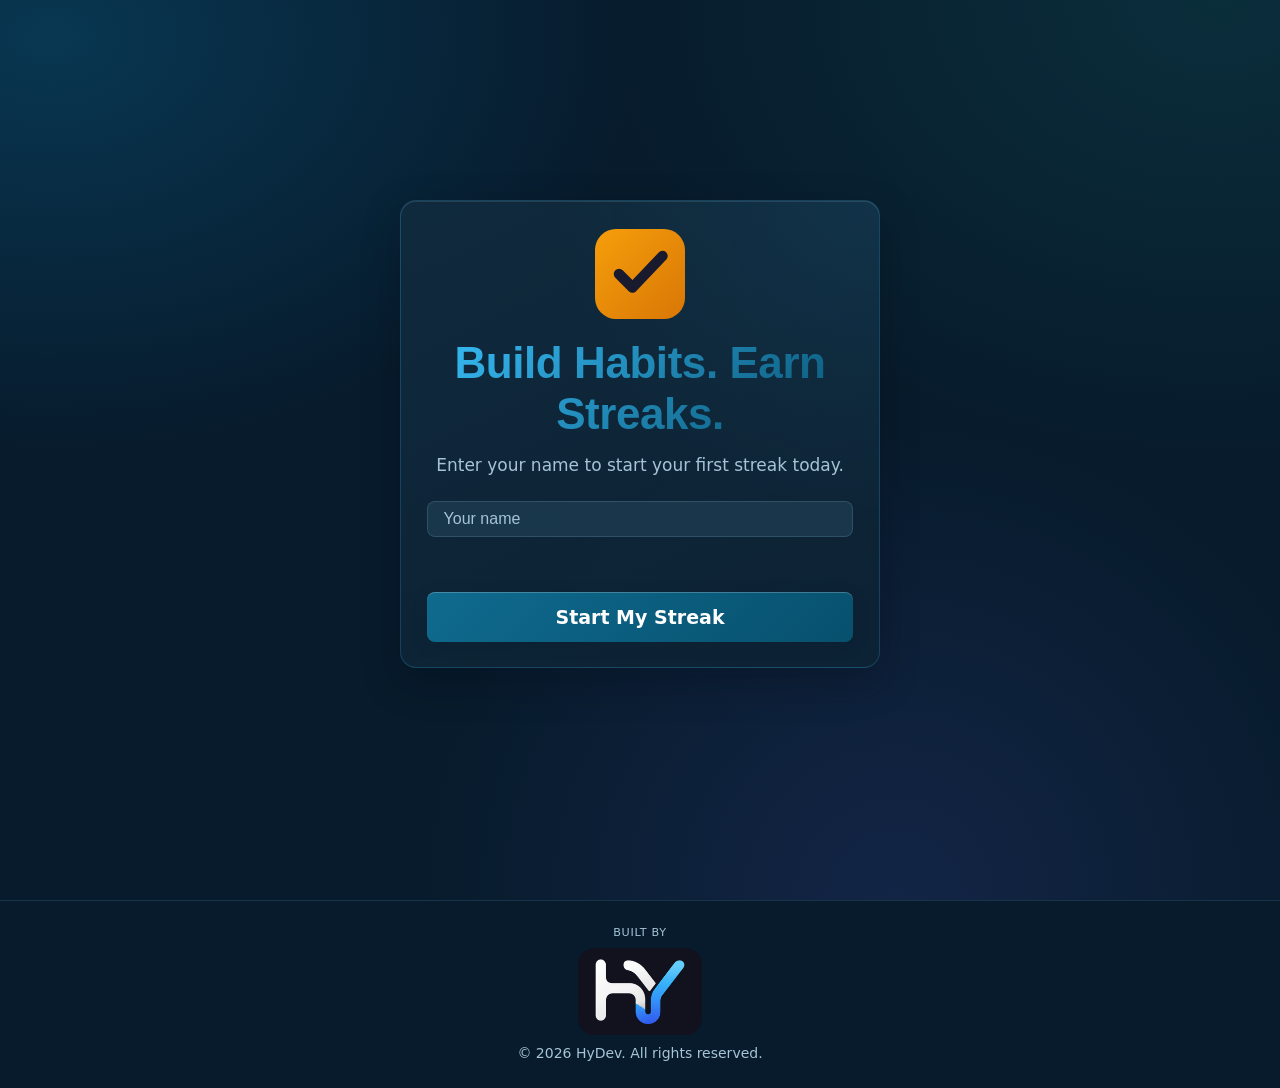
==== index.html @ 00834e7c "fix: align indexing metadata with live site Use the active Questify Netlify URL consistently in cano" ====
<!DOCTYPE html>
<html lang="en" data-theme="ocean">
<head>
  <meta charset="UTF-8">
  <meta name="viewport" content="width=device-width, initial-scale=1.0">
  <title>Questify — Build habits, earn streaks</title>
  <meta name="description" content="Build daily habits, track challenges, and stay focused with Questify. Turn small wins into lasting routines with streaks, XP, badges, and a weekly calendar.">
  <meta name="author" content="HyDev">
  <meta name="robots" content="index, follow, max-image-preview:large, max-snippet:-1, max-video-preview:-1">
  <link rel="canonical" href="https://questify-hydev.netlify.app/">
  <meta property="og:type" content="website">
  <meta property="og:site_name" content="Questify">
  <meta property="og:title" content="Questify — Build habits, earn streaks">
  <meta property="og:description" content="Build daily habits, track challenges, and stay focused. Turn small wins into lasting routines with streaks, XP, badges, and a weekly calendar.">
  <meta property="og:url" content="https://questify-hydev.netlify.app/">
  <meta property="og:image" content="https://questify-hydev.netlify.app/social-preview.png">
  <meta property="og:image:secure_url" content="https://questify-hydev.netlify.app/social-preview.png">
  <meta property="og:image:type" content="image/png">
  <meta property="og:image:width" content="1200">
  <meta property="og:image:height" content="630">
  <meta property="og:image:alt" content="Questify — build habits, earn streaks. Your daily routine, one small win at a time.">
  <meta name="twitter:card" content="summary_large_image">
  <meta name="twitter:title" content="Questify — Build habits, earn streaks">
  <meta name="twitter:description" content="Build daily habits, track challenges, and stay focused. Turn small wins into lasting routines.">
  <meta name="twitter:image" content="https://questify-hydev.netlify.app/social-preview.png">
  <meta name="twitter:image:alt" content="Questify — build habits, earn streaks. Your daily routine, one small win at a time.">
  <link rel="preconnect" href="https://fonts.googleapis.com">
  <link rel="preconnect" href="https://fonts.gstatic.com" crossorigin>
  <link href="https://fonts.googleapis.com/css2?family=Bricolage+Grotesque:opsz,wght@12..96,400;12..96,600;12..96,700;12..96,800&display=swap" rel="stylesheet">
  <link rel="stylesheet" href="style.css">

  <!-- PWA / Add to Home Screen support -->
  <link rel="manifest" href="manifest.json">
  <link rel="icon" type="image/svg+xml" href="logo.svg">
  <link rel="icon" type="image/png" sizes="32x32" href="favicon-32.png">
  <link rel="icon" type="image/png" sizes="64x64" href="favicon.png">
  <link rel="apple-touch-icon" href="apple-touch-icon.png">
  <meta name="theme-color" content="#071b2c">
  <meta name="apple-mobile-web-app-capable" content="yes">
  <meta name="apple-mobile-web-app-status-bar-style" content="default">
  <meta name="apple-mobile-web-app-title" content="Questify">
  <script type="application/ld+json">
    {
      "@context": "https://schema.org",
      "@type": "WebApplication",
      "name": "Questify",
      "url": "https://questify-hydev.netlify.app/",
      "description": "Build daily habits, track challenges, and stay focused with streaks, XP, badges, and a weekly calendar.",
      "applicationCategory": "LifestyleApplication",
      "operatingSystem": "Any",
      "browserRequirements": "Requires JavaScript and a modern web browser.",
      "offers": {
        "@type": "Offer",
        "price": "0",
        "priceCurrency": "USD"
      }
    }
  </script>
</head>
<body>

  <a href="#main-content" class="skip-link">Skip to main content</a>

  <div id="app">
    <header class="app-header" id="app-header">
      <div class="container app-header__inner">
        <h1 class="app-header__logo">
          <img src="logo.svg" alt="" class="app-header__icon" width="20" height="28">
          Questify 
        </h1>
        
        <nav class="app-nav" aria-label="Main navigation">
          <button class="app-nav__btn" data-view="dashboard">Dashboard</button>
          <button class="app-nav__btn" data-view="habits">Habits</button>
          <button class="app-nav__btn" data-view="challenges">Challenges</button>
          <button class="app-nav__btn" data-view="calendar">Calendar</button>
          <button class="app-nav__btn" data-view="badges">Badges</button>
          <button class="app-nav__btn" data-view="profile">Profile</button>
          <button class="app-nav__btn" data-view="settings">Settings</button>
        </nav>

        <div class="notif-bell-wrapper">
          <button
            id="notif-bell-btn"
            class="notif-bell-btn"
            aria-label="Notifications"
            aria-haspopup="true"
            aria-expanded="false"
          >
            🔔
            <span id="notif-badge" class="notif-badge is-hidden" aria-hidden="true">0</span>
          </button>
          <div id="notif-panel" class="notif-panel is-hidden">
            <div class="notif-panel__header">
              <h3>Notifications</h3>
              <button id="notif-clear-btn" class="btn-secondary btn-sm">Clear all</button>
            </div>
            <div id="notif-list" class="notif-list"></div>
          </div>
        </div>
      </div>
    </header>

    <main class="container app-main" id="main-content" tabindex="-1">
      <!-- Dynamic content will render here via JS -->
    </main>

    <footer class="app-footer">
      <div class="container app-footer__inner">
        <div class="app-footer__brand">
          <span class="app-footer__brand-label text-muted">Built by</span>
          <div class="app-footer__logo-wrapper">
            <img src="hydev-logo.png" alt="HyDev logo" class="app-footer__logo">
          </div>
        </div>
        <p class="app-footer__text">&copy; 2026 HyDev. All rights reserved.</p>
      </div>
    </footer>

    <div id="toast" class="toast" role="status" aria-live="polite"></div>
  </div>

  <script src="script.js"></script>

  <!-- Service worker registration - additive only, never blocks app startup
       or touches localStorage. Safe no-op in browsers without support. -->
  <script>
    if ("serviceWorker" in navigator) {
      window.addEventListener("load", () => {
        navigator.serviceWorker.register("service-worker.js").catch((err) => {
          console.warn("Service worker registration failed:", err);
        });
      });
    }
  </script>
</body>
</html>
---- style.css ----
/* -------------------- */
/* Login view            */
/* -------------------- */
.login-screen {
  min-height: calc(100vh - 2rem);
  display: flex;
  align-items: center;
  justify-content: center;
}

.login-card {
  width: 100%;
  max-width: 480px; /* widened from 360px so the larger Fix #1 headline can actually sit within 2 lines instead of wrapping to 3+ */
  text-align: center;
}

.login-card h1 {
  margin-bottom: 14px; /* Fix #1: 12-16px below H1 */
  background: linear-gradient(135deg, var(--color-primary-light), var(--color-primary-dark));
  -webkit-background-clip: text;
  background-clip: text;
  color: transparent;
  font-size: 32px; /* Fix #1: mobile, within 28-36px */
  line-height: 1.15;
}

@media (min-width: 768px) {
  .login-card h1 {
    font-size: 44px; /* Fix #1: desktop, within 44-56px, kept at the low end so it still fits 2 lines at the card's width */
  }
}

.login-card p {
  margin-bottom: 22px; /* Fix #1: 20-24px above the input */
  font-size: 17px; /* Fix #1: 16-18px */
  line-height: 1.5;
}

.login-form {
  display: flex;
  flex-direction: column;
  gap: var(--space-sm); /* Fix #2: input-to-button lands at ~33px (within 32-40px) even with the reserved error-text slot between them */
}

.login-form input {
  background: var(--color-surface-alt);
  backdrop-filter: blur(8px);
  -webkit-backdrop-filter: blur(8px);
  border: 1px solid var(--color-border-glass);
  color: var(--color-text);
  font-size: var(--font-size-base);
  padding: var(--space-sm) var(--space-md);
  border-radius: var(--radius-sm);
}

.login-form input::placeholder {
  color: var(--color-text-muted);
  opacity: 1; /* Firefox applies its own opacity to placeholders by default - override it so the color above is the real, full-strength color shown */
}

.login-form input:focus {
  outline: none;
  border-color: var(--color-primary);
}

.login-form .error-text {
  color: var(--color-danger);
  font-size: var(--font-size-sm);
  min-height: 1.2em;
}

.login-form .btn {
  font-size: 19px; /* Fix #2: 18-20px semibold (weight already 600 via .btn) */
  height: 50px; /* Fix #2: desktop, within 48-52px */
  display: flex;
  align-items: center;
  justify-content: center;
  padding: 0 var(--space-lg);
}

@media (max-width: 480px) {
  .login-form .btn {
    height: 54px; /* Fix #2: mobile, within 52-56px */
  }
}

.app-header.is-hidden {
  display: none;
}

/* -------------------- */
/* Navigation            */
/* -------------------- */
.app-nav {
  display: flex;
  gap: var(--space-xs);
  order: 3;
  flex-basis: 100%;
  overflow-x: auto;
  -webkit-overflow-scrolling: touch;
  scrollbar-width: thin;
  padding-bottom: 2px;
}

.app-nav__btn {
  flex-shrink: 0;
  white-space: nowrap;
  background: transparent;
  color: var(--color-text-muted);
  font-size: var(--font-size-sm);
  font-weight: 600;
  padding: var(--space-xs) var(--space-sm);
  border-radius: var(--radius-sm);
  transition: background-color 0.2s ease, color 0.2s ease;
}

.app-nav__btn:hover {
  color: var(--color-text);
  background-color: var(--color-surface-alt);
}

.app-nav__btn.is-active {
  color: var(--color-text);
  background-color: var(--color-primary);
}

/* Hide nav labels on very small screens, icons could go here later */
@media (max-width: 420px) {
  .app-nav {
    gap: var(--space-xs);
  }

  .app-nav__btn {
    font-size: 0.75rem;
    padding: var(--space-xs);
  }
}

/* -------------------- */
/* Layout                */
/* -------------------- */
.container {
  width: 100%;
  max-width: 1240px;
  margin: 0 auto;
  padding: 0 var(--space-md);
}

.app-header {
  background: linear-gradient(155deg, var(--color-surface), var(--color-surface-alt));
  backdrop-filter: var(--glass-blur);
  -webkit-backdrop-filter: var(--glass-blur);
  border-bottom: 1px solid var(--color-border-glass);
  padding: var(--space-md) 0;
  box-shadow: var(--shadow-card);
  position: sticky;
  top: 0;
  z-index: 500;
}

.app-header__inner {
  display: flex;
  flex-wrap: wrap;
  align-items: center;
  justify-content: space-between;
  gap: var(--space-sm);
  row-gap: var(--space-sm);
}

.app-header__logo {
  font-size: var(--font-size-lg);
  color: var(--color-primary-light);
  order: 1;
}

.app-main {
  padding: clamp(1.5rem, 3vw, 2.75rem) var(--space-md);
  display: flex;
  flex-direction: column;
  gap: var(--space-md);
}

/* Reusable grid for cards (dashboard, challenges, badges etc.) */
.grid {
  display: grid;
  grid-template-columns: 1fr;
  gap: var(--space-md);
}

/* -------------------- */
/* Responsive breakpoints */
/* -------------------- */

/* Tablet and up */
@media (min-width: 768px) {
  .container {
    max-width: 1180px;
    padding: 0 var(--space-lg);
  }

  .grid {
    grid-template-columns: repeat(2, 1fr);
  }

  /* Nav fits in one row now - go back to a normal inline layout */
  .app-header__inner {
    flex-wrap: nowrap;
  }

  .app-nav {
    order: 2;
    flex-basis: auto;
    overflow-x: visible;
    gap: var(--space-sm);
    padding-bottom: 0;
  }

  .app-nav__btn {
    font-size: var(--font-size-sm);
    padding: var(--space-xs) var(--space-sm);
  }

  .notif-bell-wrapper {
    order: 3;
  }
}

/* Desktop and up */
@media (min-width: 1024px) {
  .container {
    max-width: 1240px;
  }

  .grid {
    grid-template-columns: repeat(3, 1fr);
  }
}

/* -------------------- */
/* Design Tokens         */
/* -------------------- */
:root {
  color-scheme: dark;
  --color-bg: #071b2c;
  --color-surface: rgba(17, 43, 62, 0.82);
  --color-surface-alt: rgba(29, 61, 82, 0.76);
  --color-surface-solid: #112b3e;
  --color-border-glass: rgba(147, 197, 221, 0.18);
  --color-primary: #0f6b8f;
  --color-primary-light: #38bdf8;
  --color-primary-dark: #07506e;
  --color-on-primary: #ffffff;
  --ambient-primary: rgba(14, 165, 233, 0.2);
  --ambient-secondary: rgba(45, 212, 191, 0.1);
  --ambient-tertiary: rgba(99, 102, 241, 0.13);

  /* Colors - focus mode (Lock In) - rose/coral, distinct from amber
     (quest identity), green (success), yellow (warning), and red
     (danger) so it never gets visually confused with an existing state */
  --color-focus: #fb4570;
  --color-focus-glow: rgba(251, 69, 112, 0.35);

  /* Colors - status */
  --color-success: #22c55e;
  --color-warning: #eab308;
  --color-danger: #ef4444;

  /* Colors - text */
  --color-text: #edf8ff;
  --color-text-muted: #a6c4d5;

  /* Typography */
  --font-family: "Segoe UI", system-ui, -apple-system, sans-serif;
  --font-display: "Trebuchet MS", "Segoe UI", sans-serif;
  --font-size-sm: 0.875rem;
  --font-size-base: 1rem;
  --font-size-lg: 1.25rem;
  --font-size-xl: 1.75rem;
  --font-size-2xl: 2.25rem;

  /* Spacing scale (4px base) */
  --space-xs: 0.25rem;
  --space-sm: 0.5rem;
  --space-md: 1rem;
  --space-lg: 1.5rem;
  --space-xl: 2rem;
  --space-2xl: 3rem;

  /* Radius & shadow */
  --radius-sm: 8px;
  --radius-md: 16px;
  --radius-lg: 24px;
  --shadow-card: 0 14px 38px rgba(2, 10, 20, 0.28), inset 0 1px 0 rgba(255, 255, 255, 0.055);
  --glass-blur: blur(16px) saturate(120%);
}

[data-theme="ocean"] {
  color-scheme: dark;
  --font-family: "Segoe UI", system-ui, -apple-system, sans-serif;
  --font-display: "Trebuchet MS", "Segoe UI", sans-serif;
  --radius-md: 16px;
  --radius-lg: 24px;
}

[data-theme="aurora"] {
  color-scheme: light;
  --color-bg: #eaf5f2;
  --color-surface: rgba(255, 255, 255, 0.76);
  --color-surface-alt: rgba(226, 242, 237, 0.76);
  --color-surface-solid: #f6fcf9;
  --color-border-glass: rgba(20, 83, 75, 0.18);
  --color-primary: #176d65;
  --color-primary-light: #62c7a6;
  --color-primary-dark: #10564f;
  --color-on-primary: #ffffff;
  --color-text: #193b38;
  --color-text-muted: #52716d;
  --ambient-primary: rgba(41, 169, 135, 0.14);
  --ambient-secondary: rgba(67, 151, 196, 0.1);
  --ambient-tertiary: rgba(142, 194, 125, 0.1);
  --shadow-card: 0 14px 36px rgba(22, 75, 68, 0.08), 0 2px 8px rgba(22, 75, 68, 0.035);
  --font-family: system-ui, -apple-system, "Segoe UI", Roboto, sans-serif;
  --font-display: "Bricolage Grotesque", var(--font-family);
  --radius-md: 20px;
  --radius-lg: 28px;
}

[data-theme="forest"] {
  color-scheme: light;
  --color-bg: #edf4e9;
  --color-surface: rgba(255, 255, 255, 0.76);
  --color-surface-alt: rgba(226, 238, 219, 0.8);
  --color-surface-solid: #f7fbf4;
  --color-border-glass: rgba(61, 97, 56, 0.18);
  --color-primary: #3f6b43;
  --color-primary-light: #8dbb75;
  --color-primary-dark: #315737;
  --color-on-primary: #ffffff;
  --color-text: #253b29;
  --color-text-muted: #61745f;
  --ambient-primary: rgba(92, 153, 72, 0.14);
  --ambient-secondary: rgba(195, 156, 79, 0.1);
  --ambient-tertiary: rgba(53, 128, 99, 0.1);
  --shadow-card: 0 14px 36px rgba(39, 68, 39, 0.08), 0 2px 8px rgba(39, 68, 39, 0.035);
  --font-family: "Palatino Linotype", "Book Antiqua", Georgia, serif;
  --font-display: Georgia, "Times New Roman", serif;
  --radius-md: 12px;
  --radius-lg: 18px;
}

[data-theme="sunset"] {
  color-scheme: light;
  --color-bg: #fff1e6;
  --color-surface: rgba(255, 255, 255, 0.78);
  --color-surface-alt: rgba(255, 229, 210, 0.72);
  --color-surface-solid: #fffaf5;
  --color-border-glass: rgba(155, 77, 52, 0.18);
  --color-primary: #a94e37;
  --color-primary-light: #fb8b68;
  --color-primary-dark: #833a2a;
  --color-on-primary: #ffffff;
  --color-text: #482d27;
  --color-text-muted: #80665e;
  --ambient-primary: rgba(250, 139, 104, 0.18);
  --ambient-secondary: rgba(241, 184, 93, 0.13);
  --ambient-tertiary: rgba(212, 111, 121, 0.1);
  --shadow-card: 0 14px 36px rgba(107, 57, 39, 0.08), 0 2px 8px rgba(107, 57, 39, 0.035);
  --font-family: "Trebuchet MS", "Segoe UI", sans-serif;
  --font-display: "Arial Rounded MT Bold", "Trebuchet MS", sans-serif;
  --radius-md: 24px;
  --radius-lg: 32px;
}

[data-theme="lavender"] {
  color-scheme: dark;
  --color-bg: #1d1830;
  --color-surface: rgba(45, 37, 68, 0.82);
  --color-surface-alt: rgba(64, 52, 91, 0.76);
  --color-surface-solid: #2d2544;
  --color-border-glass: rgba(204, 184, 245, 0.18);
  --color-primary: #7251b5;
  --color-primary-light: #c4a7ff;
  --color-primary-dark: #5e419b;
  --color-on-primary: #ffffff;
  --color-text: #f5efff;
  --color-text-muted: #c0b3d5;
  --ambient-primary: rgba(167, 139, 250, 0.2);
  --ambient-secondary: rgba(236, 72, 153, 0.1);
  --ambient-tertiary: rgba(96, 165, 250, 0.12);
  --shadow-card: 0 14px 38px rgba(10, 7, 22, 0.3), inset 0 1px 0 rgba(255, 255, 255, 0.055);
  --font-family: "Segoe UI", system-ui, sans-serif;
  --font-display: "Segoe Print", "Bradley Hand", cursive;
  --radius-md: 22px;
  --radius-lg: 30px;
}

[data-theme="midnight"] {
  color-scheme: dark;
  --color-bg: #111827;
  --color-surface: rgba(31, 41, 55, 0.84);
  --color-surface-alt: rgba(55, 65, 81, 0.76);
  --color-surface-solid: #1f2937;
  --color-border-glass: rgba(203, 213, 225, 0.16);
  --color-primary: #9a6f18;
  --color-primary-light: #fbbf24;
  --color-primary-dark: #79550e;
  --color-on-primary: #ffffff;
  --color-text: #f3f4f6;
  --color-text-muted: #b5bdca;
  --ambient-primary: rgba(245, 158, 11, 0.16);
  --ambient-secondary: rgba(59, 130, 246, 0.12);
  --ambient-tertiary: rgba(16, 185, 129, 0.09);
  --shadow-card: 0 14px 38px rgba(2, 6, 23, 0.3), inset 0 1px 0 rgba(255, 255, 255, 0.055);
  --font-family: "Segoe UI", system-ui, sans-serif;
  --font-display: Consolas, "Courier New", monospace;
  --radius-sm: 5px;
  --radius-md: 9px;
  --radius-lg: 12px;
}

body::before {
  content: "";
  position: fixed;
  inset: 0;
  z-index: -1;
  background:
    radial-gradient(ellipse at 4% 4%, var(--ambient-primary), transparent 34%),
    radial-gradient(ellipse at 95% 0%, var(--ambient-secondary), transparent 36%),
    radial-gradient(ellipse at 70% 100%, var(--ambient-tertiary), transparent 38%),
    var(--color-bg);
}



/* -------------------- */
/* Reset                */
/* -------------------- */
*,
*::before,
*::after {
  box-sizing: border-box;
  margin: 0;
  padding: 0;
}

html, body {
  height: 100%;
}

body {
  font-family: var(--font-family);
  background-color: var(--color-bg);
  color: var(--color-text);
  line-height: 1.5;
  transition: background-color 0.3s ease, color 0.3s ease;
}

img {
  max-width: 100%;
  display: block;
}

button {
  font-family: inherit;
  cursor: pointer;
  border: none;
}

/* -------------------- */
/* App container        */
/* -------------------- */
#app {
  min-height: 100vh;
}

/* -------------------- */
/* Typography utilities  */
/* -------------------- */
h1, h2, h3 {
  font-family: var(--font-display);
  font-weight: 700;
  line-height: 1.2;
  letter-spacing: -0.01em;
}

h1 { font-size: var(--font-size-2xl); }
h2 { font-size: var(--font-size-xl); }
h3 { font-size: var(--font-size-lg); }

p, span {
  font-size: var(--font-size-base);
}

.text-muted {
  color: var(--color-text-muted);
  font-size: var(--font-size-sm);
}

/* -------------------- */
/* Reusable component base - liquid glass */
/* -------------------- */
.card {
  background: linear-gradient(155deg, var(--color-surface), var(--color-surface-alt));
  backdrop-filter: var(--glass-blur);
  -webkit-backdrop-filter: var(--glass-blur);
  border: 1px solid var(--color-border-glass);
  border-radius: var(--radius-md);
  padding: var(--space-md);
  box-shadow: var(--shadow-card);
  transition: transform 0.2s ease, box-shadow 0.2s ease, border-color 0.2s ease;
}

@supports not (backdrop-filter: blur(1px)) {
  .card {
    background: var(--color-surface-solid);
  }
}

.btn {
  background: linear-gradient(135deg, var(--color-primary), var(--color-primary-dark));
  color: var(--color-on-primary);
  padding: var(--space-sm) var(--space-lg);
  border-radius: var(--radius-sm);
  font-size: var(--font-size-base);
  font-weight: 700;
  box-shadow: 0 4px 16px rgba(15, 23, 42, 0.16), inset 0 1px 0 rgba(255, 255, 255, 0.22);
  transition: transform 0.15s ease, box-shadow 0.15s ease, filter 0.15s ease;
}

.btn:hover {
  filter: brightness(1.08);
  transform: translateY(-1px);
  box-shadow: 0 6px 20px rgba(15, 23, 42, 0.22), inset 0 1px 0 rgba(255, 255, 255, 0.22);
}

.btn:active {
  transform: translateY(0);
}

/* -------------------- */
/* Profile view          */
/* -------------------- */
.profile-card {
  display: flex;
  flex-direction: column;
  gap: var(--space-sm);
}

.profile-stat-row {
  display: flex;
  justify-content: space-between;
  padding: var(--space-sm) 0;
  border-bottom: 1px solid var(--color-surface-alt);
}

.profile-stat-row:last-child {
  border-bottom: none;
}

.profile-stat-label {
  color: var(--color-text-muted);
}

.profile-stat-value {
  font-weight: 600;
}

.profile-edit-form {
  display: flex;
  gap: var(--space-sm);
  margin-top: var(--space-md);
}

.profile-edit-form input {
  flex: 1;
  background: var(--color-surface-alt);
  backdrop-filter: blur(8px);
  -webkit-backdrop-filter: blur(8px);
  border: 1px solid var(--color-border-glass);
  color: var(--color-text);
  font-size: var(--font-size-base);
  padding: var(--space-sm) var(--space-md);
  border-radius: var(--radius-sm);
}

.profile-edit-form input:focus {
  outline: none;
  border-color: var(--color-primary);
}

.btn-secondary {
  background: var(--color-surface-alt);
  backdrop-filter: var(--glass-blur);
  -webkit-backdrop-filter: var(--glass-blur);
  border: 1px solid var(--color-border-glass);
  color: var(--color-text);
  padding: var(--space-sm) var(--space-lg);
  border-radius: var(--radius-sm);
  font-size: var(--font-size-base);
  font-weight: 600;
  transition: background-color 0.2s ease, transform 0.15s ease;
}

.btn-secondary:hover {
  background: var(--color-surface);
  transform: translateY(-1px);
}

/* -------------------- */
/* Profile view          */
/* -------------------- */
.profile-header {
  display: flex;
  align-items: center;
  justify-content: space-between;
  margin-bottom: var(--space-md);
}

.profile-stats {
  display: grid;
  grid-template-columns: repeat(2, 1fr);
  gap: var(--space-md);
  margin-top: var(--space-md);
}

.stat-card {
  text-align: center;
}

.stat-card .stat-value {
  font-family: var(--font-display);
  font-size: var(--font-size-xl);
  font-weight: 800;
  color: var(--color-primary-light);
}

.stat-card .stat-label {
  margin-top: var(--space-xs);
}

.edit-name-form {
  display: flex;
  gap: var(--space-sm);
  margin-top: var(--space-sm);
}

.edit-name-form input {
  flex: 1;
  background: var(--color-surface-alt);
  backdrop-filter: blur(8px);
  -webkit-backdrop-filter: blur(8px);
  border: 1px solid var(--color-border-glass);
  color: var(--color-text);
  font-size: var(--font-size-base);
  padding: var(--space-sm) var(--space-md);
  border-radius: var(--radius-sm);
}

.edit-name-form input:focus {
  outline: none;
  border-color: var(--color-primary);
}

.btn-secondary {
  background-color: var(--color-surface-alt);
  color: var(--color-text);
  padding: var(--space-xs) var(--space-md);
  border-radius: var(--radius-sm);
  font-size: var(--font-size-sm);
  font-weight: 600;
}

.btn-secondary:hover {
  background-color: var(--color-surface);
}

/* -------------------- */
/* Challenges view       */
/* -------------------- */
.add-challenge-form {
  display: flex;
  flex-wrap: wrap;
  gap: var(--space-sm);
  margin-bottom: var(--space-lg);
}

.add-challenge-form input {
  flex: 1;
  background: var(--color-surface-alt);
  backdrop-filter: blur(8px);
  -webkit-backdrop-filter: blur(8px);
  border: 1px solid var(--color-border-glass);
  color: var(--color-text);
  font-size: var(--font-size-base);
  padding: var(--space-sm) var(--space-md);
  border-radius: var(--radius-sm);
}

.add-challenge-form input:focus {
  outline: none;
  border-color: var(--color-primary);
}

/* On narrow screens, 4 elements (title, difficulty, date, button) can't
   fit in one row - stack title full-width, pair difficulty+date, then
   the button full-width below. Desktop keeps the single-row layout. */
@media (max-width: 640px) {
  .add-challenge-form input[type="text"] {
    flex: 1 1 100%;
  }

  .add-challenge-form .difficulty-select,
  .add-challenge-form .date-input {
    flex: 1 1 calc(50% - var(--space-sm) / 2);
    min-width: 0;
  }

  .add-challenge-form button {
    flex: 1 1 100%;
  }
}

.challenge-list {
  display: flex;
  flex-direction: column;
  gap: var(--space-sm);
}

.challenge-card {
  display: flex;
  align-items: center;
  justify-content: space-between;
  gap: var(--space-md);
}

.challenge-card:hover,
.badge-card.is-unlocked:hover {
  transform: translateY(-2px);
  border-color: rgba(245, 158, 11, 0.35);
}

.challenge-card__info {
  display: flex;
  flex-direction: column;
}

.challenge-card__title {
  font-weight: 600;
}

.challenge-card__xp {
  color: var(--color-primary-light);
  font-size: var(--font-size-sm);
}

.challenge-card__actions {
  display: flex;
  gap: var(--space-xs);
  flex-shrink: 0;
}

.challenge-card.is-completed .challenge-card__title {
  text-decoration: line-through;
  color: var(--color-text-muted);
}

.btn-sm {
  padding: var(--space-xs) var(--space-sm);
  font-size: var(--font-size-sm);
  border-radius: var(--radius-sm);
  font-weight: 600;
}

.btn-complete {
  background-color: var(--color-success);
  color: #052e12;
}

.btn-complete:hover {
  opacity: 0.9;
}

.btn-complete:disabled {
  background-color: var(--color-surface-alt);
  color: var(--color-text-muted);
  cursor: not-allowed;
}

.btn-delete {
  background-color: transparent;
  color: var(--color-danger);
  border: 1px solid var(--color-danger);
}

.btn-delete:hover {
  background-color: var(--color-danger);
  color: var(--color-text);
}

.empty-state {
  text-align: center;
  padding: var(--space-xl) 0;
}

/* -------------------- */
/* XP Bar                */
/* -------------------- */
.xp-bar-wrapper {
  margin-top: var(--space-sm);
}

.xp-bar-track {
  width: 100%;
  height: 10px;
  background-color: var(--color-surface-alt);
  border-radius: var(--radius-sm);
  overflow: hidden;
}

.xp-bar-fill {
  height: 100%;
  background: linear-gradient(90deg, var(--color-primary-dark), var(--color-primary-light));
  box-shadow: 0 0 12px rgba(245, 158, 11, 0.6);
  border-radius: var(--radius-sm);
  transition: width 0.4s ease;
}

.xp-bar-label {
  display: flex;
  justify-content: space-between;
  margin-top: var(--space-xs);
}

/* -------------------- */
/* Toast notifications   */
/* -------------------- */
.toast {
  position: fixed;
  top: var(--space-lg);
  left: 50%;
  transform: translateX(-50%) translateY(-20px);
  background-color: var(--color-primary);
  color: var(--color-text);
  padding: var(--space-md) var(--space-lg);
  border-radius: var(--radius-md);
  box-shadow: var(--shadow-card);
  font-weight: 600;
  z-index: 1000;
  opacity: 0;
  pointer-events: none;
  transition: opacity 0.25s ease, transform 0.25s ease;
}

.toast.is-visible {
  opacity: 1;
  transform: translateX(-50%) translateY(0);
}


/* -------------------- */
/* Dashboard view        */
/* -------------------- */
.dashboard-greeting {
  margin-bottom: var(--space-lg);
}

.dashboard-greeting h2 {
  margin-bottom: var(--space-xs);
}

.streak-flame {
  font-size: 2rem;
  line-height: 1;
}

.dashboard-section-title {
  margin: var(--space-lg) 0 var(--space-sm);
}

/* -------------------- */
/* Today summary: streak + daily goal, one card, side by side */
/* -------------------- */
.today-summary-card {
  display: flex;
  align-items: center;
}

.today-summary__half {
  flex: 1;
  display: flex;
  flex-direction: column;
  align-items: center;
  text-align: center;
  gap: 2px;
}

.today-summary__half .stat-value {
  font-family: var(--font-display);
  font-size: var(--font-size-xl);
  font-weight: 800;
  color: var(--color-warning);
}

.today-summary__divider {
  width: 1px;
  align-self: stretch;
  background-color: var(--color-surface-alt);
  margin: 0 var(--space-md);
}

.today-summary__ring-wrapper {
  position: relative;
  width: 72px;
  height: 72px;
}

.today-summary__ring-svg {
  width: 100%;
  height: 100%;
  transform: rotate(-90deg);
}

.today-summary__ring-value {
  font-size: var(--font-size-sm);
  font-weight: 700;
}

/* -------------------- */
/* Resume Lock In banner */
/* -------------------- */
.resume-lockin-banner {
  display: flex;
  align-items: center;
  gap: var(--space-md);
  border: 1px solid rgba(217, 119, 6, 0.4);
  margin-bottom: var(--space-md);
}

.resume-lockin-banner__icon {
  font-size: 1.5rem;
  line-height: 1;
  flex-shrink: 0;
}

.resume-lockin-banner__info {
  flex: 1;
  min-width: 0;
}

.resume-lockin-banner__title {
  font-weight: 600;
  white-space: nowrap;
  overflow: hidden;
  text-overflow: ellipsis;
}

/* -------------------- */
/* Activity strip: replaces the old bar-chart canvas on the dashboard */
/* -------------------- */
.activity-strip {
  display: flex;
  justify-content: space-between;
  gap: var(--space-xs);
}

.activity-strip__day {
  flex: 1;
  display: flex;
  flex-direction: column;
  align-items: center;
  gap: var(--space-xs);
}

.activity-strip__weekday {
  font-size: 0.65rem;
  color: var(--color-text-muted);
  text-transform: uppercase;
  font-weight: 600;
}

.activity-strip__cell {
  width: 100%;
  aspect-ratio: 1;
  max-width: 40px;
  border-radius: var(--radius-sm);
  display: flex;
  align-items: center;
  justify-content: center;
  font-size: 0.7rem;
  font-weight: 700;
  color: var(--color-text);
  background-color: var(--color-surface-alt);
}

.activity-strip__cell.intensity-1 {
  background-color: rgba(217, 119, 6, 0.25);
}

.activity-strip__cell.intensity-2 {
  background-color: rgba(217, 119, 6, 0.55);
}

.activity-strip__cell.intensity-3 {
  background-color: rgba(217, 119, 6, 0.85);
}

.activity-strip__cell.intensity-4 {
  background-color: var(--color-primary);
}

.activity-strip__day.is-today .activity-strip__weekday {
  color: var(--color-primary-light);
}

.activity-strip__day.is-today .activity-strip__cell {
  outline: 2px solid var(--color-primary-light);
  outline-offset: 1px;
}

/* -------------------- */
/* Badges view           */
/* -------------------- */
.badge-grid {
  display: grid;
  grid-template-columns: repeat(auto-fill, minmax(140px, 1fr));
  gap: var(--space-md);
}

.badge-card {
  text-align: center;
  padding: var(--space-md);
}

.badge-card__icon {
  font-size: 2.5rem;
  line-height: 1;
  margin-bottom: var(--space-sm);
}

.badge-card__name {
  font-family: var(--font-display);
  font-weight: 700;
  font-size: var(--font-size-sm);
}

.badge-card__desc {
  font-size: 0.75rem;
  margin-top: var(--space-xs);
}

.badge-card.is-locked {
  opacity: 0.35;
  filter: grayscale(1);
}

.badge-card.is-unlocked {
  border: 1px solid rgba(245, 158, 11, 0.45);
  box-shadow: var(--shadow-card), 0 0 20px rgba(245, 158, 11, 0.12);
}

/* -------------------- */
/* Stats view            */
/* -------------------- */
.stats-summary {
  display: grid;
  grid-template-columns: repeat(3, 1fr);
  gap: var(--space-md);
  margin-bottom: var(--space-lg);
}

.chart-card {
  padding: var(--space-md);
}

.chart-card h3 {
  margin-bottom: var(--space-md);
}

#activity-chart {
  width: 100%;
  height: 180px;
  display: block;
}

/* -------------------- */
/* Dashboard refinement  */
/* -------------------- */
.badge-preview-strip {
  display: flex;
  gap: var(--space-sm);
  overflow-x: auto;
  padding-bottom: var(--space-xs);
}

.badge-preview-strip .badge-card {
  min-width: 100px;
  flex-shrink: 0;
  padding: var(--space-sm);
}

.badge-preview-strip .badge-card__icon {
  font-size: 1.75rem;
}

.week-comparison-note {
  font-size: var(--font-size-sm);
  margin: var(--space-sm) 0 0;
  text-align: center;
}

.week-comparison-delta {
  font-weight: 600;
  color: var(--color-text-muted);
}

.week-comparison-delta.is-up {
  color: var(--color-success);
}

.week-comparison-delta.is-down {
  color: var(--color-danger);
}

.quick-add-form {
  display: flex;
  gap: var(--space-sm);
  padding: var(--space-md);
  background: var(--color-surface-solid);
  border: 1px solid var(--color-border-glass);
  border-radius: var(--radius-md);
}

.quick-add-form input {
  flex: 1;
  background: var(--color-surface-alt);
  backdrop-filter: blur(8px);
  -webkit-backdrop-filter: blur(8px);
  border: 1px solid var(--color-border-glass);
  color: var(--color-text);
  font-size: var(--font-size-base);
  padding: var(--space-sm) var(--space-md);
  border-radius: var(--radius-sm);
}

.quick-add-form input:focus {
  outline: none;
  border-color: var(--color-primary);
}

/* -------------------- */
/* Notifications         */
/* -------------------- */
.notif-bell-wrapper {
  position: relative;
  order: 2;
}

.notif-bell-btn {
  background: transparent;
  font-size: var(--font-size-lg);
  position: relative;
  padding: var(--space-xs);
}

.notif-badge {
  position: absolute;
  top: 0;
  right: 0;
  background-color: var(--color-danger);
  color: var(--color-text);
  font-size: 0.65rem;
  font-weight: 700;
  min-width: 16px;
  height: 16px;
  border-radius: 8px;
  display: flex;
  align-items: center;
  justify-content: center;
  padding: 0 3px;
}

.notif-badge.is-hidden {
  display: none;
}

.notif-panel {
  position: absolute;
  top: calc(100% + 8px);
  right: 0;
  width: min(300px, calc(100vw - 2 * var(--space-md)));
  max-height: 360px;
  background: linear-gradient(155deg, var(--color-surface), var(--color-surface-alt));
  backdrop-filter: var(--glass-blur);
  -webkit-backdrop-filter: var(--glass-blur);
  border: 1px solid var(--color-border-glass);
  border-radius: var(--radius-md);
  box-shadow: var(--shadow-card);
  z-index: 900;
  display: flex;
  flex-direction: column;
  overflow: hidden;
}

.notif-panel.is-hidden {
  display: none;
}

.notif-panel__header {
  display: flex;
  align-items: center;
  justify-content: space-between;
  padding: var(--space-sm) var(--space-md);
  border-bottom: 1px solid var(--color-surface-alt);
}

.notif-list {
  overflow-y: auto;
  padding: var(--space-sm);
  display: flex;
  flex-direction: column;
  gap: var(--space-xs);
}

.notif-item {
  display: flex;
  gap: var(--space-sm);
  padding: var(--space-sm);
  border-radius: var(--radius-sm);
  background-color: var(--color-surface-alt);
  cursor: pointer;
}

.notif-item.is-unread {
  border-left: 3px solid var(--color-primary);
}

.notif-item__icon {
  font-size: var(--font-size-lg);
  flex-shrink: 0;
}

.notif-item__message {
  font-size: var(--font-size-sm);
}

.notif-item__time {
  font-size: 0.7rem;
  color: var(--color-text-muted);
  margin-top: 2px;
}

.notif-empty {
  text-align: center;
  padding: var(--space-lg);
  color: var(--color-text-muted);
  font-size: var(--font-size-sm);
}

/* -------------------- */
/* Search & filters      */
/* -------------------- */
.filter-bar {
  display: flex;
  flex-direction: column;
  gap: var(--space-sm);
  margin-bottom: var(--space-lg);
}

.search-input {
  background: var(--color-surface-alt);
  backdrop-filter: blur(8px);
  -webkit-backdrop-filter: blur(8px);
  border: 1px solid var(--color-border-glass);
  color: var(--color-text);
  font-size: var(--font-size-base);
  padding: var(--space-sm) var(--space-md);
  border-radius: var(--radius-sm);
  width: 100%;
}

.search-input:focus {
  outline: none;
  border-color: var(--color-primary);
}

.filter-buttons {
  display: flex;
  flex-wrap: wrap;
  gap: var(--space-xs);
}

.filter-btn {
  background-color: var(--color-surface-alt);
  border: 1px solid var(--color-border-glass);
  color: var(--color-text-muted);
  padding: var(--space-xs) var(--space-md);
  border-radius: var(--radius-sm);
  font-size: var(--font-size-sm);
  font-weight: 600;
  transition: background-color 0.15s ease, color 0.15s ease;
}

.filter-btn:hover {
  color: var(--color-text);
}

.filter-btn.is-active {
  background-color: var(--color-primary);
  color: var(--color-text);
}
/* -------------------- */
/* Light theme overrides now live at the top of the file, next to :root,
   so they load before body::before needs them. See that block. */
/* -------------------- */

/* -------------------- */
/* Settings view         */
/* -------------------- */
.settings-section {
  margin-bottom: 0;
}

.settings-row {
  display: flex;
  align-items: center;
  justify-content: space-between;
  padding: var(--space-md) 0;
}

.settings-row:not(:last-child) {
  border-bottom: 1px solid var(--color-surface-alt);
}

.theme-switch {
  position: relative;
  width: 48px;
  height: 26px;
  flex: 0 0 48px;
  background-color: #4b5567;
  border: 1px solid rgba(15, 23, 42, 0.3);
  border-radius: 13px;
  cursor: pointer;
  transition: background-color 0.2s ease;
}

.theme-switch.is-on {
  background: var(--color-primary);
  border-color: var(--color-primary);
  box-shadow: 0 0 0 2px rgba(15, 23, 42, 0.12);
}

.theme-switch__knob {
  position: absolute;
  top: 3px;
  left: 3px;
  width: 20px;
  height: 20px;
  background-color: #ffffff;
  border: 1px solid rgba(15, 23, 42, 0.22);
  border-radius: 50%;
  box-shadow: 0 1px 3px rgba(15, 23, 42, 0.3);
  transition: transform 0.2s ease;
}

.theme-switch.is-on .theme-switch__knob {
  transform: translateX(22px);
}

.btn-danger {
  background-color: var(--color-danger);
  color: var(--color-text);
}

.btn-danger:hover {
  opacity: 0.9;
}

.confirm-inline {
  display: flex;
  align-items: center;
  gap: var(--space-sm);
  flex-wrap: wrap;
}

.confirm-inline p {
  font-size: var(--font-size-sm);
  color: var(--color-danger);
  width: 100%;
}

/* -------------------- */
/* Form validation (Module 19) */
/* -------------------- */
.char-counter {
  font-size: 0.75rem;
  color: var(--color-text-muted);
  text-align: right;
  margin-top: -4px;
}

.char-counter.is-near-limit {
  color: var(--color-warning);
}

.char-counter.is-at-limit {
  color: var(--color-danger);
}

.input-error {
  border: 1px solid var(--color-danger);
}

/* -------------------- */
/* Global error boundary (Module 19) */
/* -------------------- */
.error-boundary {
  min-height: 100vh;
  display: flex;
  align-items: center;
  justify-content: center;
  padding: var(--space-lg);
  text-align: center;
}

.error-boundary__card {
  max-width: 400px;
}

.error-boundary__icon {
  font-size: 3rem;
  margin-bottom: var(--space-md);
}

.error-boundary h2 {
  margin-bottom: var(--space-sm);
}

.error-boundary p {
  margin-bottom: var(--space-lg);
}

/* -------------------- */
/* Accessibility (Module 21) */
/* -------------------- */
.sr-only {
  position: absolute;
  width: 1px;
  height: 1px;
  padding: 0;
  margin: -1px;
  overflow: hidden;
  clip: rect(0, 0, 0, 0);
  white-space: nowrap;
  border: 0;
}

.skip-link {
  position: absolute;
  top: -100px;
  left: var(--space-md);
  background-color: var(--color-primary);
  color: var(--color-text);
  padding: var(--space-sm) var(--space-md);
  border-radius: var(--radius-sm);
  z-index: 2000;
  transition: top 0.2s ease;
}

.skip-link:focus {
  top: var(--space-md);
}

button:focus-visible,
input:focus-visible,
a:focus-visible,
.theme-switch:focus-visible {
  outline: 2px solid var(--color-primary-light);
  outline-offset: 2px;
}

.theme-switch {
  outline-offset: 3px;
}

/* -------------------- */
/* Challenge difficulty  */
/* -------------------- */
.difficulty-select {
  background: var(--color-surface-alt);
  backdrop-filter: blur(8px);
  -webkit-backdrop-filter: blur(8px);
  border: 1px solid var(--color-border-glass);
  color: var(--color-text);
  font-size: var(--font-size-base);
  padding: var(--space-sm) var(--space-md);
  border-radius: var(--radius-sm);
}

.difficulty-select:focus {
  outline: none;
  border-color: var(--color-primary);
}

.difficulty-tag {
  display: inline-block;
  font-size: 0.7rem;
  font-weight: 700;
  text-transform: uppercase;
  letter-spacing: 0.03em;
  padding: 2px 8px;
  border-radius: 999px;
  margin-top: 2px;
}

.difficulty-tag.difficulty-easy {
  background-color: rgba(34, 197, 94, 0.15);
  color: var(--color-success);
}

.difficulty-tag.difficulty-medium {
  background-color: rgba(234, 179, 8, 0.15);
  color: var(--color-warning);
}

.difficulty-tag.difficulty-hard {
  background-color: rgba(239, 68, 68, 0.15);
  color: var(--color-danger);
}

/* -------------------- */
/* Habit Calendar view   */
/* -------------------- */
.calendar-header {
  display: flex;
  align-items: center;
  justify-content: space-between;
  margin-bottom: var(--space-md);
}

.calendar-nav-btn {
  background-color: var(--color-surface-alt);
  color: var(--color-text);
  width: 32px;
  height: 32px;
  border-radius: var(--radius-sm);
  font-size: var(--font-size-base);
  display: flex;
  align-items: center;
  justify-content: center;
}

.calendar-nav-btn:hover {
  background-color: var(--color-primary);
}

.calendar-month-label {
  font-weight: 700;
  font-size: var(--font-size-lg);
}

.calendar-weekday-row {
  display: grid;
  grid-template-columns: repeat(7, 1fr);
  gap: 4px;
  margin-bottom: var(--space-xs);
}

.calendar-weekday-label {
  text-align: center;
  font-size: 0.7rem;
  color: var(--color-text-muted);
  font-weight: 600;
  text-transform: uppercase;
}

.calendar-grid {
  display: grid;
  grid-template-columns: repeat(7, 1fr);
  gap: 4px;
}

.calendar-day {
  aspect-ratio: 1;
  border-radius: var(--radius-sm);
  display: flex;
  align-items: center;
  justify-content: center;
  font-size: 0.7rem;
  color: var(--color-text-muted);
  background-color: var(--color-surface-alt);
  border: 1px solid var(--color-border-glass);
  position: relative;
  transition: transform 0.15s ease;
}

.calendar-day.intensity-1,
.calendar-day.intensity-2,
.calendar-day.intensity-3,
.calendar-day.intensity-4 {
  border-color: transparent;
}

.calendar-day.is-outside-month {
  opacity: 0.25;
}

.calendar-day.is-today {
  outline: 2px solid var(--color-primary-light);
  outline-offset: -2px;
}

.calendar-day.intensity-1 {
  background-color: rgba(217, 119, 6, 0.25);
  color: var(--color-text);
}

.calendar-day.intensity-2 {
  background-color: rgba(217, 119, 6, 0.55);
  color: var(--color-text);
}

.calendar-day.intensity-3 {
  background-color: rgba(217, 119, 6, 0.85);
  color: var(--color-text);
}

.calendar-day.intensity-4 {
  background-color: var(--color-primary);
  color: var(--color-text);
  font-weight: 700;
}

.calendar-legend {
  display: flex;
  align-items: center;
  justify-content: flex-end;
  gap: 4px;
  margin-top: var(--space-md);
  font-size: 0.7rem;
  color: var(--color-text-muted);
}

.calendar-legend-swatch {
  width: 12px;
  height: 12px;
  border-radius: 3px;
  background-color: var(--color-surface-alt);
}

.calendar-legend-swatch.intensity-1 {
  background-color: rgba(217, 119, 6, 0.25);
}
.calendar-legend-swatch.intensity-2 {
  background-color: rgba(217, 119, 6, 0.55);
}
.calendar-legend-swatch.intensity-3 {
  background-color: rgba(217, 119, 6, 0.85);
}
.calendar-legend-swatch.intensity-4 {
  background-color: var(--color-primary);
}

/* -------------------- */
/* Weekly Wins card      */
/* -------------------- */
.weekly-wins-card {
  margin-top: var(--space-lg);
}

.weekly-wins-grid {
  display: grid;
  grid-template-columns: repeat(3, 1fr);
  gap: var(--space-md);
  margin-top: var(--space-md);
}

.weekly-wins-best-day {
  margin-top: var(--space-md);
  padding-top: var(--space-md);
  border-top: 1px solid var(--color-surface-alt);
  font-size: var(--font-size-sm);
}

/* -------------------- */
/* Weekly View           */
/* -------------------- */
.weekly-view-card {
  margin-bottom: var(--space-lg);
}

.week-grid {
  display: grid;
  grid-template-columns: repeat(7, 1fr);
  gap: var(--space-xs);
}

@media (max-width: 480px) {
  .week-grid {
    grid-template-columns: repeat(7, minmax(64px, 1fr));
    overflow-x: auto;
    padding-bottom: var(--space-xs);
  }
}

.week-day-card {
  background-color: var(--color-surface-alt);
  border: 1px solid var(--color-border-glass);
  border-radius: var(--radius-sm);
  padding: var(--space-xs);
  min-height: 100px;
  display: flex;
  flex-direction: column;
  gap: 4px;
}

.week-day-card.is-today {
  outline: 2px solid var(--color-primary-light);
  outline-offset: -2px;
}

.week-day-header {
  display: flex;
  flex-direction: column;
  align-items: center;
  margin-bottom: 2px;
}

.week-day-label {
  font-size: 0.65rem;
  color: var(--color-text-muted);
  text-transform: uppercase;
  font-weight: 600;
}

.week-day-number {
  font-size: 0.85rem;
  font-weight: 700;
}

.week-day-chips {
  display: flex;
  flex-direction: column;
  gap: 3px;
  overflow-y: auto;
  max-height: 100px;
}

.week-chip {
  font-size: 0.6rem;
  padding: 3px 5px;
  border-radius: 4px;
  background-color: var(--color-surface);
  color: var(--color-text-muted);
  white-space: nowrap;
  overflow: hidden;
  text-overflow: ellipsis;
  line-height: 1.3;
}

.week-chip.is-completed {
  color: var(--color-success);
  text-decoration: line-through;
}

.week-chip.is-active {
  background-color: var(--color-primary);
  color: var(--color-text);
  cursor: pointer;
  font-weight: 600;
  transition: background-color 0.2s ease;
}

.week-chip.is-active:hover {
  background-color: var(--color-primary-light);
}

.week-day-empty {
  font-size: 0.65rem;
  text-align: center;
}

.week-view-hint {
  margin-top: var(--space-sm);
  font-size: 0.75rem;
  text-align: center;
}

/* -------------------- */
/* Challenge scheduled date */
/* -------------------- */
.date-input {
  background: var(--color-surface-alt);
  backdrop-filter: blur(8px);
  -webkit-backdrop-filter: blur(8px);
  border: 1px solid var(--color-border-glass);
  color: var(--color-text);
  font-size: var(--font-size-base);
  padding: var(--space-sm) var(--space-md);
  border-radius: var(--radius-sm);
  font-family: inherit;
}

.date-input:focus {
  outline: none;
  border-color: var(--color-primary);
}

/* Make the native calendar-picker icon visible on dark backgrounds */
:is([data-theme="ocean"], [data-theme="lavender"], [data-theme="midnight"]) .date-input::-webkit-calendar-picker-indicator {
  filter: invert(1);
  opacity: 0.7;
}

.challenge-card__date {
  color: var(--color-text-muted);
  font-size: 0.7rem;
  margin-top: 2px;
}

/* -------------------- */
/* Login logo            */
/* -------------------- */
.login-card__logo {
  width: 96px;
  height: 96px;
  margin: 0 auto var(--space-md);
  display: block;
  object-fit: contain;
}

/* -------------------- */
/* Footer                */
/* -------------------- */
.app-footer {
  margin-top: var(--space-xl);
  padding: var(--space-lg) 0;
  border-top: 1px solid var(--color-surface-alt);
}

.app-footer__inner {
  display: flex;
  flex-direction: column;
  align-items: center;
  text-align: center;
  gap: var(--space-xs);
}

.app-footer__brand {
  display: flex;
  flex-direction: column;
  align-items: center;
  gap: 6px;
  margin-bottom: var(--space-xs);
}

.app-footer__brand-label {
  font-size: 0.7rem;
  text-transform: uppercase;
  letter-spacing: 0.06em;
}

/* HyDev's mark uses near-white lettering, so it needs a background that
   stays dark regardless of the active theme - a fixed (non-themed) chip
   rather than var(--color-surface), which turns white in light mode. */
.app-footer__logo-wrapper {
  display: inline-flex;
  align-items: center;
  justify-content: center;
  background-color: #12121f;
  border-radius: var(--radius-md);
  padding: 10px 16px;
}

.app-footer__logo {
  width: 92px;
  height: auto;
  object-fit: contain;
  display: block;
}

.app-footer__text {
  font-size: var(--font-size-sm);
  color: var(--color-text-muted);
}
/* -------------------- */
/* Phase 2: category & recurrence tags, urgency tags */
/* -------------------- */
.category-tag {
  display: inline-block;
  font-size: 0.7rem;
  font-weight: 600;
  padding: 2px 8px;
  border-radius: 999px;
  margin-top: 2px;
  background: var(--color-surface-alt);
  border: 1px solid var(--color-border-glass);
  color: var(--color-text-muted);
}

.recurrence-tag {
  display: inline-block;
  font-size: 0.7rem;
  font-weight: 600;
  padding: 2px 8px;
  border-radius: 999px;
  margin-top: 2px;
  background-color: var(--color-surface-alt);
  color: var(--color-primary-light);
}

.urgency-tag {
  display: inline-block;
  font-size: 0.7rem;
  font-weight: 700;
  text-transform: uppercase;
  letter-spacing: 0.03em;
  padding: 2px 8px;
  border-radius: 999px;
  margin-top: 2px;
}

.urgency-tag.urgency-overdue {
  background-color: rgba(239, 68, 68, 0.15);
  color: var(--color-danger);
}

.urgency-tag.urgency-due-today {
  background-color: rgba(217, 119, 6, 0.18);
  color: var(--color-primary-light);
}

.challenge-card.is-archived {
  opacity: 0.6;
}

/* -------------------- */
/* Phase 3: Dashboard redesign */
/* -------------------- */
.goal-ring-card {
  display: flex;
  align-items: center;
  gap: var(--space-md);
}

.goal-ring-wrapper {
  position: relative;
  width: 88px;
  height: 88px;
  flex-shrink: 0;
}

.goal-ring-svg {
  width: 100%;
  height: 100%;
  transform: rotate(-90deg);
}

.goal-ring-track {
  fill: none;
  stroke: var(--color-surface-alt);
  stroke-width: 9;
}

.goal-ring-fill {
  fill: none;
  stroke: var(--color-primary);
  stroke-width: 9;
  stroke-linecap: round;
  transition: stroke-dashoffset 0.4s ease;
}

.goal-ring-label {
  position: absolute;
  inset: 0;
  display: flex;
  flex-direction: column;
  align-items: center;
  justify-content: center;
}

.goal-ring-value {
  font-size: var(--font-size-lg);
  font-weight: 700;
  line-height: 1;
}

.goal-ring-of {
  font-size: 0.65rem;
  margin-top: 2px;
}

.goal-ring-info {
  flex: 1;
}

.category-balance-grid {
  display: grid;
  grid-template-columns: repeat(auto-fill, minmax(80px, 1fr));
  gap: var(--space-sm);
}

.category-mini-card {
  text-align: center;
  background-color: var(--color-surface-alt);
  border: 1px solid var(--color-border-glass);
  border-radius: var(--radius-sm);
  padding: var(--space-sm);
}

.category-mini-card__icon {
  font-size: 1.25rem;
  line-height: 1;
}

.category-mini-card__count {
  font-size: var(--font-size-lg);
  font-weight: 700;
  margin-top: 2px;
}

.category-mini-card__label {
  font-size: 0.65rem;
  margin-top: 2px;
}

.dashboard-section-title--overdue {
  color: var(--color-danger);
}

/* -------------------- */
/* Phase 4: onboarding tour */
/* -------------------- */
.tour-card {
  text-align: center;
}

.tour-icon {
  font-size: 3rem;
  line-height: 1;
  margin-bottom: var(--space-sm);
}

.tour-dots {
  display: flex;
  justify-content: center;
  gap: var(--space-xs);
  margin: var(--space-md) 0;
}

.tour-dot {
  width: 8px;
  height: 8px;
  border-radius: 50%;
  background-color: var(--color-surface-alt);
  transition: background-color 0.2s ease, transform 0.2s ease;
}

.tour-dot.is-active {
  background-color: var(--color-primary);
  transform: scale(1.25);
}

.tour-actions {
  display: flex;
  gap: var(--space-sm);
  justify-content: center;
}

.tour-actions .btn,
.tour-actions .btn-secondary {
  flex: 1;
}

/* -------------------- */
/* Phase 4: settings additions */
/* -------------------- */
.weekly-goal-input {
  width: 70px;
  text-align: center;
}

/* -------------------- */
/* Lock In sessions */
/* -------------------- */
.lockin-panel {
  border: 1px solid var(--color-focus-glow);
  box-shadow: var(--shadow-card), 0 0 24px rgba(251, 69, 112, 0.14);
}

.lockin-panel__header {
  display: flex;
  align-items: center;
  justify-content: space-between;
  margin-bottom: var(--space-sm);
}

.lockin-panel__badge {
  display: inline-block;
  font-size: 0.7rem;
  font-weight: 700;
  text-transform: uppercase;
  letter-spacing: 0.03em;
  padding: 3px 10px;
  border-radius: 999px;
  background-color: rgba(251, 69, 112, 0.18);
  color: var(--color-focus);
}

.lockin-status {
  font-size: var(--font-size-sm);
  color: var(--color-text-muted);
}

.lockin-status.is-overtime {
  color: var(--color-primary-light);
  font-weight: 600;
}

.lockin-panel__title {
  margin: 0 0 var(--space-sm);
}

.lockin-progress-track {
  width: 100%;
  height: 8px;
  background-color: var(--color-surface-alt);
  border-radius: 999px;
  overflow: hidden;
  margin-bottom: var(--space-sm);
}

.lockin-progress-fill {
  height: 100%;
  background-color: var(--color-primary);
  border-radius: 999px;
  transition: width 1s linear;
}

.lockin-timer {
  font-size: var(--font-size-lg);
  font-weight: 700;
  font-variant-numeric: tabular-nums;
  margin-bottom: 2px;
}

.lockin-xp-preview {
  font-size: var(--font-size-sm);
  margin-bottom: var(--space-md);
}

.lockin-panel__actions {
  display: flex;
  gap: var(--space-sm);
}

.lockin-panel__actions--secondary {
  margin-bottom: var(--space-sm);
}

.lockin-panel__actions button {
  flex: 1;
}

.lockin-start-form {
  display: flex;
  flex-wrap: wrap;
  gap: var(--space-sm);
}

.lockin-start-form input {
  flex: 1;
  min-width: 140px;
  background: var(--color-surface-alt);
  backdrop-filter: blur(8px);
  -webkit-backdrop-filter: blur(8px);
  border: 1px solid var(--color-border-glass);
  color: var(--color-text);
  font-size: var(--font-size-base);
  padding: var(--space-sm) var(--space-md);
  border-radius: var(--radius-sm);
}

.lockin-start-form input:focus {
  outline: none;
  border-color: var(--color-primary);
}

/* -------------------- */
/* Header logo icon */
/* -------------------- */
.app-header__logo {
  display: flex;
  align-items: center;
  gap: var(--space-xs);
}

.app-header__icon {
  display: block;
  border-radius: 6px;
}

/* -------------------- */
/* Day-detail modal (Habit Calendar weekly view) */
/* -------------------- */
.week-day-card {
  cursor: pointer;
}

.modal-overlay {
  position: fixed;
  inset: 0;
  background-color: rgba(0, 0, 0, 0.6);
  display: flex;
  align-items: center;
  justify-content: center;
  padding: var(--space-md);
  z-index: 3000;
}

.modal-card {
  width: 100%;
  max-width: 420px;
  max-height: 80vh;
  overflow-y: auto;
}

.modal-header {
  display: flex;
  align-items: center;
  justify-content: space-between;
  margin-bottom: var(--space-md);
}

.modal-header h3 {
  margin: 0;
}

.modal-close-btn {
  background: transparent;
  color: var(--color-text-muted);
  font-size: 1.1rem;
  line-height: 1;
  padding: var(--space-xs);
  border-radius: var(--radius-sm);
}

.modal-close-btn:hover {
  color: var(--color-text);
  background-color: var(--color-surface-alt);
}

.day-detail-section {
  margin-bottom: var(--space-md);
}

.day-detail-section:last-child {
  margin-bottom: 0;
}

.day-detail-section h4 {
  font-size: var(--font-size-sm);
  color: var(--color-text-muted);
  margin: 0 0 var(--space-sm);
}

.day-detail-row {
  display: flex;
  align-items: center;
  justify-content: space-between;
  gap: var(--space-sm);
  padding: var(--space-sm) 0;
  border-bottom: 1px solid var(--color-surface-alt);
  flex-wrap: wrap;
}

.day-detail-row:last-child {
  border-bottom: none;
}

.day-detail-row__title {
  flex: 1;
  font-size: var(--font-size-sm);
  min-width: 0;
  overflow-wrap: break-word;
}

.day-detail-row__tags {
  display: flex;
  gap: var(--space-xs);
  flex-shrink: 0;
}

.day-detail-row__xp {
  font-size: var(--font-size-sm);
  color: var(--color-primary-light);
  font-weight: 600;
  flex-shrink: 0;
}

/* -------------------- */
/* Lock In: custom time input */
/* -------------------- */
.lockin-custom-input {
  width: 90px;
  flex: 0 0 auto;
}

.lockin-custom-input.is-hidden {
  display: none;
}

/* -------------------- */
/* Badges: progress summary */
/* -------------------- */
.badge-progress-summary {
  font-size: var(--font-size-sm);
  font-weight: 600;
  color: var(--color-primary-light);
  margin: 4px 0 0;
}

/* -------------------- */
/* Dashboard restructure: Today / Your Progress zones */
/* -------------------- */
.dashboard-zone-label {
  font-size: 0.72rem;
  font-weight: 700;
  text-transform: uppercase;
  letter-spacing: 0.08em;
  color: var(--color-text-muted);
  margin: var(--space-lg) 0 var(--space-sm);
  padding-bottom: var(--space-xs);
  border-bottom: 1px solid var(--color-surface-alt);
}

.dashboard-zone-label:first-of-type {
  margin-top: var(--space-md);
}

.dashboard-zone-label--progress {
  margin-top: var(--space-xl);
}

.dashboard-subsection-title {
  font-size: var(--font-size-base);
  margin: var(--space-md) 0 var(--space-sm);
}

.dashboard-subsection-title--overdue {
  color: var(--color-danger);
}

.dashboard-all-done {
  display: flex;
  align-items: center;
  gap: var(--space-md);
}

.dashboard-all-done__icon {
  font-size: 1.75rem;
  line-height: 1;
}

.dashboard-all-done__title {
  font-weight: 600;
}

/* -------------------- */
/* First-time welcome card */
/* -------------------- */
.welcome-card {
  display: flex;
  align-items: center;
  gap: var(--space-md);
  padding: var(--space-lg);
  background: linear-gradient(135deg, var(--color-surface-solid), var(--color-surface));
  border: 1px solid var(--color-border-glass);
  border-radius: var(--radius-md);
}

.welcome-card.first-time-welcome {
  align-items: stretch;
  justify-content: space-between;
  gap: var(--space-xl);
  background:
    radial-gradient(ellipse at 100% 0%, rgba(245, 158, 11, 0.13), transparent 42%),
    var(--color-surface);
  border-color: rgba(217, 119, 6, 0.26);
  padding: clamp(1.25rem, 3vw, 2rem);
  box-shadow: var(--shadow-card), inset 0 3px 0 rgba(217, 119, 6, 0.72);
}

.welcome-card__copy {
  flex: 1;
  min-width: 0;
}

.welcome-card__eyebrow,
.dashboard-section__eyebrow {
  display: block;
  margin-bottom: var(--space-xs);
  color: var(--color-primary-dark);
  font-size: 0.7rem;
  font-weight: 800;
  letter-spacing: 0.11em;
  text-transform: uppercase;
}

.welcome-card__copy h3 {
  margin: 0 0 var(--space-xs);
  font-size: clamp(1.35rem, 2vw, 1.75rem);
}

.welcome-card__copy > p {
  margin-bottom: var(--space-md);
}

.welcome-card__suggestion {
  display: inline-flex;
  align-items: center;
  gap: var(--space-sm);
  padding: 0.65rem 0.85rem;
  border: 1px solid var(--color-border-glass);
  border-radius: var(--radius-sm);
  background: var(--color-surface-alt);
}

.welcome-card__suggestion-icon {
  font-size: 1.35rem;
}

.welcome-card__suggestion strong,
.welcome-card__suggestion small {
  display: block;
}

.welcome-card__suggestion strong {
  font-size: var(--font-size-sm);
}

.welcome-card__suggestion small {
  color: var(--color-text-muted);
  font-size: 0.75rem;
}

.welcome-card__actions {
  display: flex;
  flex-direction: column;
  justify-content: center;
  gap: var(--space-sm);
  min-width: 190px;
}

.welcome-card__actions button { width: 100%; }

/* -------------------- */
/* Lock In: action feedback pulse (pause/resume/+10min) */
/* -------------------- */
@keyframes lockin-pulse {
  0% {
    transform: scale(1);
  }
  30% {
    transform: scale(1.08);
    color: var(--color-success);
  }
  100% {
    transform: scale(1);
  }
}

.lockin-timer.is-pulsing {
  animation: lockin-pulse 0.5s ease;
}

/* -------------------- */
/* Habit Calendar: Today's Habits card */
/* -------------------- */
.today-habits-card .day-detail-section h4 {
  font-size: var(--font-size-sm);
  color: var(--color-text-muted);
  margin: 0 0 var(--space-sm);
}

/* -------------------- */
/* Modern dashboard and focus controls */
/* -------------------- */
.app-header {
  background: linear-gradient(155deg, var(--color-surface), var(--color-surface-alt));
  border-bottom-color: var(--color-border-glass);
}

.app-header__logo {
  color: var(--color-text);
}

.app-nav__btn.is-active {
  color: var(--color-on-primary);
  background: linear-gradient(135deg, var(--color-primary), var(--color-primary-dark));
  box-shadow: 0 4px 12px rgba(180, 83, 9, 0.2);
}

.card {
  border-color: var(--color-border-glass);
}

.dashboard-hero {
  display: flex;
  align-items: center;
  justify-content: space-between;
  gap: var(--space-lg);
  padding: 0.25rem 0 var(--space-sm);
}

.dashboard-greeting {
  margin: 0;
}

.dashboard-greeting__date {
  margin-bottom: var(--space-xs);
  color: var(--color-primary-dark);
  font-size: 0.75rem;
  font-weight: 800;
  letter-spacing: 0.08em;
  text-transform: uppercase;
}

.dashboard-greeting h2 {
  margin-bottom: var(--space-xs);
  font-size: clamp(1.65rem, 3vw, 2.35rem);
}

.dashboard-level-chip {
  display: grid;
  justify-items: center;
  gap: 2px;
  min-width: 82px;
  padding: 0.7rem 1rem;
  border: 1px solid rgba(217, 119, 6, 0.23);
  border-radius: var(--radius-md);
  background: rgba(245, 158, 11, 0.09);
}

.dashboard-level-chip span {
  color: var(--color-text-muted);
  font-size: 0.62rem;
  font-weight: 800;
  letter-spacing: 0.08em;
}

.dashboard-level-chip strong {
  color: var(--color-primary-dark);
  font-family: var(--font-display);
  font-size: 1.65rem;
  line-height: 1;
}

.dashboard-section {
  display: flex;
  flex-direction: column;
  gap: var(--space-md);
  min-width: 0;
}

.dashboard-section__heading {
  display: flex;
  align-items: end;
  justify-content: space-between;
}

.dashboard-section__heading h3 {
  font-size: clamp(1.25rem, 2vw, 1.55rem);
}

.dashboard-section__eyebrow {
  margin-bottom: 2px;
  font-size: 0.65rem;
}

.dashboard-habit-summary {
  display: grid;
  gap: var(--space-md);
  padding: clamp(1rem, 2vw, 1.5rem);
  border-color: rgba(16, 185, 129, 0.2);
  background:
    radial-gradient(ellipse at 100% 0%, rgba(16, 185, 129, 0.1), transparent 46%),
    var(--color-surface);
}

.dashboard-habit-summary--empty {
  display: flex;
  align-items: center;
  justify-content: space-between;
  gap: var(--space-md);
}

.dashboard-habit-summary h3 {
  margin-bottom: 0;
  font-size: clamp(1.15rem, 2vw, 1.4rem);
}

.dashboard-habit-summary--empty p:not(.dashboard-section__eyebrow) {
  margin: var(--space-xs) 0 0;
}

.dashboard-habit-summary__heading,
.dashboard-habit-summary__footer {
  display: flex;
  align-items: center;
  justify-content: space-between;
  gap: var(--space-sm);
}

.dashboard-habit-summary__progress {
  display: grid;
  justify-items: end;
  line-height: 1.1;
}

.dashboard-habit-summary__progress strong {
  color: #047857;
  font-family: var(--font-display);
  font-size: 1.35rem;
}

:is([data-theme="ocean"], [data-theme="lavender"], [data-theme="midnight"]) .dashboard-habit-summary__progress strong {
  color: #6ee7b7;
}

.dashboard-habit-summary__progress strong span {
  color: var(--color-text-muted);
  font-size: 0.9rem;
}

.dashboard-habit-summary__progress > span,
.dashboard-habit-summary__footer > span {
  font-size: 0.72rem;
}

.dashboard-habit-summary__list .habit-daily-row:last-child {
  border-bottom: 0;
}

.dashboard-habit-summary__footer {
  justify-content: flex-end;
}

.dashboard-overview-grid,
.dashboard-progress-grid,
.dashboard-insights-grid {
  display: grid;
  grid-template-columns: repeat(2, minmax(0, 1fr));
  gap: var(--space-md);
}

.today-summary-card,
.dashboard-today-stats {
  min-height: 168px;
  padding: clamp(1rem, 2vw, 1.5rem);
}

.today-summary-card {
  border-color: rgba(217, 119, 6, 0.19);
  background:
    radial-gradient(ellipse at 12% 100%, rgba(245, 158, 11, 0.12), transparent 52%),
    var(--color-surface);
}

.today-summary__divider {
  background-color: var(--color-border-glass);
}

.today-summary__half .stat-value {
  color: var(--color-primary-dark);
}

.dashboard-today-stats {
  display: grid;
  grid-template-columns: 1fr;
  align-content: center;
  gap: 0;
}

.dashboard-today-stats__item {
  display: grid;
  grid-template-columns: 30px 42px minmax(0, 1fr);
  align-items: center;
  gap: var(--space-sm);
  min-height: 42px;
}

.dashboard-today-stats__item + .dashboard-today-stats__item {
  border-top: 1px solid var(--color-border-glass);
}

.dashboard-today-stats__icon {
  font-size: 1rem;
  text-align: center;
}

.dashboard-today-stats__value {
  font-family: var(--font-display);
  font-size: 1.25rem;
  font-weight: 800;
  font-variant-numeric: tabular-nums;
}

.dashboard-today-stats .text-muted {
  font-size: 0.78rem;
}

.dashboard-all-done {
  border-color: rgba(34, 197, 94, 0.22);
  background: linear-gradient(105deg, rgba(34, 197, 94, 0.08), var(--color-surface) 65%);
}

.dashboard-all-done__copy {
  min-width: 0;
}

.dashboard-all-done__copy .text-muted {
  margin-top: 2px;
}

.dashboard-section--tasks {
  margin-top: var(--space-xs);
}

.quick-add-form {
  display: block;
  padding: var(--space-md) var(--space-lg);
  box-shadow: var(--shadow-card);
}

.quick-add-form__label {
  display: block;
  margin-bottom: var(--space-sm);
  font-family: var(--font-display);
  font-weight: 700;
}

.quick-add-form__controls {
  display: flex;
  gap: var(--space-sm);
}

.quick-add-form input {
  min-width: 0;
}

.quick-add-form__controls .btn {
  flex-shrink: 0;
}

.dashboard-xp-card,
.dashboard-activity-card,
.dashboard-category-card {
  min-width: 0;
  padding: var(--space-lg);
}

.dashboard-xp-card__stats {
  display: grid;
  grid-template-columns: repeat(2, minmax(0, 1fr));
  gap: var(--space-md);
}

.dashboard-xp-card .stat-value {
  color: var(--color-primary-dark);
}

.dashboard-activity-card {
  display: flex;
  flex-direction: column;
  justify-content: space-between;
  gap: var(--space-md);
}

.dashboard-card-heading {
  display: flex;
  align-items: center;
  justify-content: space-between;
  gap: var(--space-sm);
}

.dashboard-card-heading h4 {
  font-size: 1.05rem;
}

.dashboard-card-heading .text-muted {
  margin-top: 2px;
}

.dashboard-card-heading__icon {
  display: grid;
  place-items: center;
  width: 38px;
  height: 38px;
  flex-shrink: 0;
  border-radius: 12px;
  background: rgba(245, 158, 11, 0.11);
  font-size: 1.2rem;
}

.dashboard-activity-card .week-comparison-note {
  margin: 0;
}

.dashboard-insights-grid {
  align-items: stretch;
}

.dashboard-category-card {
  display: flex;
  flex-direction: column;
  gap: var(--space-md);
}

.dashboard-badges-card {
  min-width: 0;
  padding: var(--space-lg);
  border: 1px solid var(--color-border-glass);
  border-radius: var(--radius-md);
  background: var(--color-surface);
  box-shadow: var(--shadow-card);
}

.dashboard-badges-card > .dashboard-card-heading {
  margin-bottom: var(--space-md);
}

.dashboard-badges-card .badge-preview-strip {
  align-items: stretch;
}

.dashboard-badges-card .badge-preview-strip > .text-muted {
  align-self: center;
}

.view-heading {
  margin-bottom: var(--space-sm);
}

.view-heading h2 {
  margin-bottom: var(--space-xs);
  font-size: clamp(1.65rem, 3vw, 2.25rem);
}

.view-heading > div > .text-muted {
  margin-top: var(--space-xs);
}

.lockin-panel {
  padding: clamp(1rem, 2.4vw, 1.75rem);
  border-color: rgba(225, 29, 72, 0.23);
  background:
    radial-gradient(ellipse at 100% 0%, rgba(251, 69, 112, 0.1), transparent 48%),
    var(--color-surface);
  box-shadow: var(--shadow-card);
}

.lockin-panel__description {
  margin: 0 0 var(--space-md);
}

.lockin-panel__badge {
  color: #be123c;
  background: rgba(244, 63, 94, 0.1);
}

:is([data-theme="ocean"], [data-theme="lavender"], [data-theme="midnight"]) .lockin-panel__badge {
  color: #fda4af;
  background: rgba(251, 69, 112, 0.18);
}

.lockin-start-form {
  display: grid;
  grid-template-columns: minmax(0, 1fr) auto;
  align-items: center;
  gap: var(--space-md);
}

.lockin-start-form > input[type="text"] {
  width: 100%;
  min-width: 0;
}

.lockin-start-form__difficulty .difficulty-select {
  width: 100%;
  min-width: 120px;
  min-height: 44px;
  background-color: var(--color-surface-solid);
  color-scheme: light;
}

:is([data-theme="ocean"], [data-theme="lavender"], [data-theme="midnight"]) .lockin-start-form__difficulty .difficulty-select {
  color-scheme: dark;
}

.lockin-duration-control {
  grid-column: 1 / -1;
  min-width: 0;
}

.lockin-duration-control__heading {
  display: flex;
  align-items: baseline;
  justify-content: space-between;
  gap: var(--space-sm);
  margin-bottom: var(--space-sm);
  font-size: var(--font-size-sm);
  font-weight: 700;
}

.lockin-duration-control__heading .text-muted {
  font-size: 0.75rem;
  font-weight: 400;
}

.lockin-duration-options {
  display: grid;
  grid-template-columns: repeat(auto-fit, minmax(78px, 1fr));
  gap: var(--space-sm);
}

.lockin-duration-option {
  min-height: 44px;
  padding: var(--space-xs) var(--space-sm);
  border: 1px solid var(--color-border-glass);
  border-radius: var(--radius-sm);
  background: var(--color-surface-solid);
  color: var(--color-text);
  font-size: var(--font-size-sm);
  font-weight: 700;
  transition: border-color 0.15s ease, background-color 0.15s ease, color 0.15s ease, transform 0.15s ease;
}

.lockin-duration-option:hover {
  border-color: var(--color-primary);
  transform: translateY(-1px);
}

.lockin-duration-option.is-selected {
  border-color: var(--color-primary-dark);
  background: rgba(245, 158, 11, 0.14);
  color: var(--color-primary-dark);
  box-shadow: inset 0 0 0 1px var(--color-primary-dark);
}

:is([data-theme="ocean"], [data-theme="lavender"], [data-theme="midnight"]) .lockin-duration-option.is-selected {
  color: var(--color-primary-light);
}

.lockin-custom-input {
  width: 100%;
  min-height: 44px;
  margin-top: var(--space-sm);
  padding: var(--space-sm) var(--space-md);
  border: 1px solid var(--color-border-glass);
  border-radius: var(--radius-sm);
  background: var(--color-surface-solid);
  color: var(--color-text);
  font: inherit;
}

.lockin-custom-input:focus {
  outline: none;
  border-color: var(--color-primary);
}

.lockin-start-form__submit {
  grid-column: 1 / -1;
  width: 100%;
  min-height: 48px;
}

@media (max-width: 767px) {
  .dashboard-habit-summary--empty {
    align-items: flex-start;
    flex-direction: column;
  }

  .dashboard-overview-grid,
  .dashboard-progress-grid,
  .dashboard-insights-grid {
    grid-template-columns: 1fr;
  }

  .welcome-card.first-time-welcome {
    flex-direction: column;
    gap: var(--space-md);
  }

  .welcome-card__actions {
    min-width: 0;
    flex-direction: row;
  }

  .welcome-card__actions button {
    flex: 1;
  }
}

@media (max-width: 520px) {
  .dashboard-hero {
    align-items: flex-start;
  }

  .dashboard-level-chip {
    min-width: 66px;
    padding: 0.55rem 0.7rem;
  }

  .dashboard-greeting h2 {
    font-size: 1.55rem;
  }

  .today-summary-card,
  .dashboard-today-stats {
    min-height: 150px;
  }

  .today-summary__divider {
    margin: 0 var(--space-sm);
  }

  .dashboard-today-stats__item {
    grid-template-columns: 26px 34px minmax(0, 1fr);
    gap: var(--space-xs);
  }

  .dashboard-today-stats .text-muted {
    font-size: 0.72rem;
  }

  .quick-add-form {
    padding: var(--space-md);
  }

  .quick-add-form__controls {
    flex-direction: column;
  }

  .quick-add-form__controls .btn {
    width: 100%;
  }

  .lockin-start-form {
    grid-template-columns: minmax(0, 1fr);
  }

  .lockin-start-form__difficulty,
  .lockin-duration-control,
  .lockin-start-form__submit {
    grid-column: 1;
  }

  .lockin-start-form__difficulty .difficulty-select {
    min-width: 0;
  }

  .lockin-duration-options {
    grid-template-columns: repeat(3, minmax(0, 1fr));
  }
}

@media (prefers-reduced-motion: reduce) {
  *,
  *::before,
  *::after {
    scroll-behavior: auto !important;
    animation-duration: 0.01ms !important;
    animation-iteration-count: 1 !important;
    transition-duration: 0.01ms !important;
  }
}

/* -------------------- */
/* Questify glass refresh */
/* -------------------- */
  .app-header {
    background: linear-gradient(155deg, var(--color-surface), var(--color-surface-alt));
    border-bottom-color: var(--color-border-glass);
    backdrop-filter: blur(24px) saturate(155%);
    -webkit-backdrop-filter: blur(24px) saturate(155%);
    box-shadow: var(--shadow-card);
  }

  .app-header__inner {
    column-gap: var(--space-md);
  }

  .app-nav {
    align-items: center;
    padding: 5px;
    border: 1px solid var(--color-border-glass);
    border-radius: 999px;
    background: linear-gradient(155deg, var(--color-surface), var(--color-surface-alt));
    scrollbar-width: none;
  }

  .app-nav::-webkit-scrollbar {
    display: none;
  }

  .app-nav__btn {
    min-height: 38px;
    padding: 0.45rem 0.85rem;
    border-radius: 999px;
    transition: background-color 0.2s ease, color 0.2s ease, transform 0.2s ease;
  }

  .app-nav__btn:hover {
    transform: translateY(-1px);
  }

  .app-nav__btn.is-active {
    box-shadow: 0 5px 16px rgba(180, 83, 9, 0.22), inset 0 1px 0 rgba(255, 255, 255, 0.28);
  }

  .notif-bell-btn {
    width: 42px;
    height: 42px;
    border: 1px solid var(--color-border-glass);
    border-radius: 50%;
    background: var(--color-surface);
    box-shadow: var(--shadow-card);
    transition: transform 0.2s ease, border-color 0.2s ease;
  }

  .notif-bell-btn:hover {
    transform: translateY(-2px);
    border-color: var(--color-primary-light);
  }

  .card {
    border-color: rgba(148, 163, 184, 0.2);
    box-shadow: var(--shadow-card), inset 0 1px 0 rgba(255, 255, 255, 0.3);
    backdrop-filter: blur(20px) saturate(135%);
    -webkit-backdrop-filter: blur(20px) saturate(135%);
  }

  :is([data-theme="ocean"], [data-theme="lavender"], [data-theme="midnight"]) .card {
    box-shadow: var(--shadow-card), inset 0 1px 0 rgba(255, 255, 255, 0.055);
  }

  #main-content > * {
    animation: questify-view-enter 420ms cubic-bezier(0.2, 0.75, 0.25, 1) both;
  }

  #main-content > :nth-child(2) { animation-delay: 35ms; }
  #main-content > :nth-child(3) { animation-delay: 65ms; }
  #main-content > :nth-child(4) { animation-delay: 95ms; }

  @keyframes questify-view-enter {
    from {
      opacity: 0;
      transform: translateY(9px);
    }
    to {
      opacity: 1;
      transform: translateY(0);
    }
  }

  /* -------------------- */
  /* Daily habit tracker  */
  /* -------------------- */
  .habit-overview-grid {
    display: grid;
    grid-template-columns: repeat(3, minmax(0, 1fr));
    gap: var(--space-md);
  }

  .habit-overview-card {
    display: flex;
    align-items: center;
    gap: var(--space-md);
    padding: clamp(0.9rem, 2vw, 1.25rem);
  }

  .habit-overview-card__icon {
    display: grid;
    place-items: center;
    width: 44px;
    height: 44px;
    flex: 0 0 auto;
    border: 1px solid rgba(16, 185, 129, 0.18);
    border-radius: 14px;
    background: rgba(16, 185, 129, 0.1);
    font-size: 1.25rem;
  }

  .habit-overview-card strong,
  .habit-overview-card span:not(.habit-overview-card__icon) {
    display: block;
  }

  .habit-overview-card strong {
    font-family: var(--font-display);
    font-size: 1.35rem;
    line-height: 1.2;
  }

  .habit-overview-card div > span {
    color: var(--color-text-muted);
    font-size: 0.76rem;
  }

  .habit-manager-card,
  .habit-week-card {
    padding: clamp(1rem, 2.4vw, 1.6rem);
  }

  .habit-card-heading {
    display: flex;
    align-items: center;
    justify-content: space-between;
    gap: var(--space-md);
    margin-bottom: var(--space-md);
  }

  .habit-card-heading h3,
  .habit-card-heading h4 {
    margin: 0;
  }

  .habit-card-heading p {
    margin-top: 3px;
  }

  .add-habit-form {
    display: flex;
    gap: var(--space-sm);
    margin-bottom: var(--space-sm);
  }

  .add-habit-form input {
    flex: 1;
    min-width: 0;
    min-height: 46px;
    padding: 0.65rem 0.9rem;
    border: 1px solid var(--color-border-glass);
    border-radius: var(--radius-sm);
    background: var(--color-surface-alt);
    color: var(--color-text);
    font: inherit;
  }

  .add-habit-form input:focus {
    outline: 2px solid var(--color-primary-light);
    outline-offset: 1px;
  }

  .habit-manager-list {
    display: grid;
  }

  .habit-manager-row {
    display: grid;
    grid-template-columns: 32px minmax(0, 1fr) auto auto;
    align-items: center;
    gap: var(--space-sm);
    min-height: 58px;
    border-bottom: 1px solid var(--color-border-glass);
  }

  .habit-manager-row:last-child {
    border-bottom: 0;
  }

  .habit-manager-row__icon {
    display: grid;
    place-items: center;
    width: 30px;
    height: 30px;
    border-radius: 10px;
    background: rgba(16, 185, 129, 0.11);
    color: #059669;
  }

  :is([data-theme="ocean"], [data-theme="lavender"], [data-theme="midnight"]) .habit-manager-row__icon {
    color: #6ee7b7;
  }

  .habit-manager-row__title {
    overflow: hidden;
    font-weight: 650;
    text-overflow: ellipsis;
    white-space: nowrap;
  }

  .habit-manager-row__meta {
    color: var(--color-text-muted);
    font-size: 0.75rem;
    white-space: nowrap;
  }

  .habit-manager-row.is-archived {
    opacity: 0.62;
  }

  .habit-archived {
    margin-top: var(--space-md);
    padding-top: var(--space-md);
    border-top: 1px solid var(--color-border-glass);
  }

  .habit-archived summary {
    color: var(--color-text-muted);
    cursor: pointer;
    font-size: var(--font-size-sm);
    font-weight: 650;
  }

  .habit-empty-note {
    padding: var(--space-md) 0;
  }

  .habit-week-card .calendar-header {
    justify-content: space-between;
    margin-bottom: var(--space-md);
  }

  .habit-week-card .calendar-header > div {
    text-align: center;
  }

  .habit-week-card .calendar-header h3 {
    margin-bottom: 2px;
  }

  .habit-week-progress {
    display: grid;
    grid-template-columns: minmax(155px, auto) minmax(100px, 1fr);
    align-items: center;
    gap: var(--space-md);
    margin-bottom: var(--space-md);
  }

  .habit-week-progress__copy {
    display: flex;
    align-items: baseline;
    gap: var(--space-xs);
  }

  .habit-week-progress__copy strong {
    font-family: var(--font-display);
    font-size: 1.15rem;
  }

  .habit-week-progress__copy span {
    font-size: 0.75rem;
  }

  .habit-week-progress__track {
    height: 9px;
    overflow: hidden;
    border: 1px solid var(--color-border-glass);
    border-radius: 999px;
    background: var(--color-surface-alt);
  }

  .habit-week-progress__track span {
    display: block;
    height: 100%;
    border-radius: inherit;
    background: linear-gradient(90deg, #34d399, #10b981);
    box-shadow: 0 0 14px rgba(16, 185, 129, 0.38);
    transition: width 450ms cubic-bezier(0.2, 0.75, 0.25, 1);
  }

  .habit-week-scroll {
    overflow-x: auto;
    border: 1px solid var(--color-border-glass);
    border-radius: var(--radius-md);
    scrollbar-color: var(--color-text-muted) transparent;
  }

  .habit-week-table {
    width: 100%;
    min-width: 700px;
    border-collapse: separate;
    border-spacing: 0;
  }

  .habit-week-table th,
  .habit-week-table td {
    height: 56px;
    border-bottom: 1px solid var(--color-border-glass);
    text-align: center;
  }

  .habit-week-table thead th {
    height: 66px;
    color: var(--color-text-muted);
    font-size: 0.7rem;
    font-weight: 600;
  }

  .habit-week-table thead th span,
  .habit-week-table thead th strong {
    display: block;
  }

  .habit-week-table thead th strong {
    margin-top: 2px;
    color: var(--color-text);
    font-size: 0.9rem;
  }

  .habit-week-table thead th.is-today strong {
    color: var(--color-primary-dark);
  }

  :is([data-theme="ocean"], [data-theme="lavender"], [data-theme="midnight"]) .habit-week-table thead th.is-today strong {
    color: var(--color-primary-light);
  }

  .habit-week-table__habit-heading,
  .habit-week-table__habit {
    position: sticky;
    left: 0;
    z-index: 1;
    width: 220px;
    min-width: 220px;
    padding: 0 var(--space-md);
    background: var(--color-surface-solid);
    text-align: left !important;
  }

  .habit-week-table__habit {
    font-size: 0.83rem;
    font-weight: 650;
  }

  .habit-week-table__habit span {
    display: block;
    overflow: hidden;
    text-overflow: ellipsis;
    white-space: nowrap;
  }

  .habit-week-table td.is-today {
    background: rgba(245, 158, 11, 0.055);
  }

  .habit-week-table tbody tr:last-child th,
  .habit-week-table tbody tr:last-child td {
    border-bottom: 0;
  }

  .habit-week-table .habit-check {
    margin: 0 auto;
  }

  .habit-check {
    display: inline-grid;
    place-items: center;
    width: 34px;
    height: 34px;
    border: 1px solid var(--color-border-glass);
    border-radius: 11px;
    background: var(--color-surface-alt);
    color: var(--color-text-muted);
    transition: transform 150ms ease, background-color 180ms ease, border-color 180ms ease, box-shadow 180ms ease;
  }

  .habit-check:hover:not(:disabled) {
    transform: translateY(-2px);
    border-color: rgba(16, 185, 129, 0.58);
    box-shadow: 0 5px 14px rgba(16, 185, 129, 0.12);
  }

  .habit-check.is-complete {
    border-color: rgba(16, 185, 129, 0.52);
    background: linear-gradient(145deg, #34d399, #10b981);
    color: #052e25;
    box-shadow: 0 4px 12px rgba(16, 185, 129, 0.2), inset 0 1px 0 rgba(255, 255, 255, 0.34);
  }

  .habit-check.is-complete span {
    animation: habit-check-pop 220ms cubic-bezier(0.2, 0.75, 0.25, 1);
    font-size: 1rem;
    font-weight: 900;
  }

  .habit-check:disabled {
    cursor: not-allowed;
    opacity: 0.42;
  }

  @keyframes habit-check-pop {
    0% { transform: scale(0.6); }
    75% { transform: scale(1.16); }
    100% { transform: scale(1); }
  }

  .habit-week-empty {
    display: grid;
    justify-items: center;
    gap: var(--space-xs);
    padding: var(--space-xl) var(--space-md);
    text-align: center;
  }

  .habit-week-empty > span {
    margin-bottom: var(--space-xs);
    font-size: 2rem;
  }

  .habit-week-empty p {
    max-width: 420px;
  }

  .week-habit-count {
    display: block;
    padding: 3px 4px;
    border: 1px solid rgba(16, 185, 129, 0.2);
    border-radius: 5px;
    background: rgba(16, 185, 129, 0.11);
    color: #047857;
    font-size: 0.58rem;
    font-weight: 700;
    text-align: center;
  }

  :is([data-theme="ocean"], [data-theme="lavender"], [data-theme="midnight"]) .week-habit-count {
    color: #6ee7b7;
  }

  .today-habits-card {
    margin-top: var(--space-lg);
  }

  .today-habits-card .habit-card-heading h3 {
    font-size: 1.35rem;
  }

  .today-habits-card__stats {
    margin-bottom: var(--space-md);
  }

  .habit-daily-list {
    border-top: 1px solid var(--color-border-glass);
  }

  .habit-daily-row {
    display: grid;
    grid-template-columns: 36px minmax(0, 1fr) auto;
    align-items: center;
    gap: var(--space-sm);
    min-height: 56px;
    border-bottom: 1px solid var(--color-border-glass);
  }

  .habit-daily-row__title {
    font-size: 0.9rem;
    font-weight: 600;
  }

  .habit-daily-row.is-complete .habit-daily-row__title {
    color: var(--color-text-muted);
  }

  .habit-daily-row__xp {
    color: var(--color-text-muted);
    font-size: 0.72rem;
    white-space: nowrap;
  }

  .habit-daily-row.is-complete .habit-daily-row__xp {
    color: #059669;
    font-weight: 700;
  }

  .habit-calendar-challenges {
    margin-top: var(--space-lg);
    padding-top: var(--space-md);
    border-top: 1px solid var(--color-border-glass);
  }

  .habit-calendar-challenges .habit-card-heading {
    margin-bottom: 0;
  }

  .habit-calendar-challenges .habit-card-heading h4 {
    font-family: var(--font-display);
  }

  .day-detail-total-xp {
    margin: -4px 0 var(--space-md);
  }

  .profile-progress-section {
    display: grid;
    gap: var(--space-md);
  }

  .profile-progress-section .view-heading {
    margin-bottom: 0;
  }

  .settings-update-card {
    border-color: rgba(16, 185, 129, 0.22);
    background:
      radial-gradient(ellipse at 100% 0%, rgba(16, 185, 129, 0.1), transparent 46%),
      var(--color-surface);
  }

  /* -------------------- */
  /* Focus session        */
  /* -------------------- */
  .lockin-panel--active {
    width: min(100%, 760px);
    margin-inline: auto;
    padding: clamp(1.2rem, 4vw, 2rem);
    text-align: center;
    border-color: rgba(251, 69, 112, 0.25);
    background:
      radial-gradient(ellipse at 50% 35%, rgba(251, 69, 112, 0.11), transparent 48%),
      linear-gradient(150deg, var(--color-surface), var(--color-surface-alt));
  }

  .lockin-panel--active .lockin-panel__header {
    display: flex;
    align-items: center;
    justify-content: space-between;
    gap: var(--space-sm);
  }

  .lockin-panel--active .lockin-panel__title {
    margin: var(--space-md) 0 0;
    font-size: clamp(1.2rem, 3vw, 1.65rem);
  }

  .lockin-focus-clock {
    position: relative;
    display: grid;
    place-items: center;
    width: clamp(180px, 45vw, 238px);
    aspect-ratio: 1;
    margin: var(--space-md) auto;
  }

  .lockin-focus-clock__dial {
    width: 100%;
    height: 100%;
    overflow: visible;
    transform: rotate(-90deg);
    filter: drop-shadow(0 0 16px rgba(251, 69, 112, 0.11));
  }

  .lockin-focus-clock__track,
  .lockin-focus-clock__progress {
    fill: none;
    stroke-width: 7;
  }

  .lockin-focus-clock__track {
    stroke: var(--color-surface-alt);
  }

  .lockin-focus-clock__progress {
    stroke: var(--color-focus);
    stroke-dasharray: 301.59;
    stroke-dashoffset: 301.59;
    stroke-linecap: round;
    transition: stroke-dashoffset 800ms linear, stroke 240ms ease;
  }

  .lockin-status {
    display: inline-flex;
    align-items: center;
    gap: 7px;
    color: var(--color-text-muted);
    font-size: 0.76rem;
    font-weight: 650;
  }

  .lockin-status:not(.is-paused):not(.is-overtime)::before {
    width: 7px;
    height: 7px;
    border-radius: 50%;
    background: #10b981;
    box-shadow: 0 0 0 4px rgba(16, 185, 129, 0.12);
    content: "";
    animation: focus-live-pulse 1.8s ease-in-out infinite;
  }

  .lockin-status.is-overtime {
    color: var(--color-focus);
  }

  .lockin-focus-clock__readout {
    position: absolute;
    display: grid;
    justify-items: center;
    gap: 4px;
    width: 74%;
  }

  .lockin-timer {
    font-family: var(--font-display);
    font-size: clamp(1.2rem, 4vw, 1.65rem);
    font-weight: 800;
    font-variant-numeric: tabular-nums;
    line-height: 1.15;
  }

  .lockin-xp-preview {
    font-size: 0.78rem;
  }

  .lockin-focus-controls {
    display: flex;
    align-items: center;
    justify-content: space-between;
    gap: var(--space-md);
    max-width: 460px;
    margin: 0 auto var(--space-md);
    padding: var(--space-sm) var(--space-md);
    border: 1px solid var(--color-border-glass);
    border-radius: var(--radius-md);
    background: rgba(255, 255, 255, 0.24);
    text-align: left;
  }

  :is([data-theme="ocean"], [data-theme="lavender"], [data-theme="midnight"]) .lockin-focus-controls {
    background: rgba(2, 6, 23, 0.22);
  }

  .lockin-focus-controls__copy strong,
  .lockin-focus-controls__copy span {
    display: block;
  }

  .lockin-focus-controls__copy strong {
    font-size: 0.86rem;
  }

  .lockin-focus-controls__copy span {
    margin-top: 2px;
    font-size: 0.7rem;
  }

  .lockin-panel--active .lockin-panel__actions {
    justify-content: center;
  }

  @keyframes focus-live-pulse {
    0%, 100% { box-shadow: 0 0 0 3px rgba(16, 185, 129, 0.1); }
    50% { box-shadow: 0 0 0 6px rgba(16, 185, 129, 0.03); }
  }

  @media (max-width: 767px) {
    .habit-overview-grid {
      grid-template-columns: 1fr;
      gap: var(--space-sm);
    }

    .habit-overview-card {
      min-height: 68px;
    }

    .habit-overview-card__icon {
      width: 38px;
      height: 38px;
    }

    .habit-week-progress {
      grid-template-columns: 1fr;
      gap: var(--space-xs);
    }

    .habit-week-progress__copy {
      justify-content: space-between;
    }

    .habit-manager-row {
      grid-template-columns: 28px minmax(0, 1fr) auto;
      gap: var(--space-xs);
    }

    .habit-manager-row__meta {
      display: none;
    }

    .add-habit-form {
      flex-direction: column;
    }

    .add-habit-form .btn {
      width: 100%;
    }

    .today-habits-card__stats {
      grid-template-columns: repeat(3, minmax(0, 1fr)) !important;
      gap: var(--space-xs);
    }

    .today-habits-card__stats .stat-value {
      font-size: 1.05rem;
    }
  }

  @media (max-width: 480px) {
    .app-nav {
      width: 100%;
      padding: 4px;
    }

    .app-nav__btn {
      padding: 0.4rem 0.68rem;
    }

    .habit-manager-row__title {
      font-size: 0.83rem;
    }

    .habit-check {
      width: 31px;
      height: 31px;
    }

    .habit-daily-row {
      grid-template-columns: 34px minmax(0, 1fr) auto;
      gap: var(--space-xs);
    }

    .habit-daily-row__title {
      font-size: 0.82rem;
    }

    .habit-daily-row__xp {
      font-size: 0.65rem;
    }

    .lockin-panel__actions {
      flex-wrap: wrap;
    }

    .lockin-panel__actions .btn,
    .lockin-panel__actions .btn-secondary {
      flex: 1 1 auto;
    }
  }

  @media (prefers-reduced-motion: reduce) {
    #main-content > *,
    .habit-check.is-complete span,
    .lockin-status:not(.is-paused):not(.is-overtime)::before,
    .app-nav__btn.is-active {
      animation: none;
    }

    .habit-week-progress__track span,
    .lockin-focus-clock__progress {
      transition: none;
    }
  }

  .app-nav__btn.is-active {
    transform-origin: center;
    animation: nav-active-heartbeat 2.8s ease-in-out infinite;
  }

  @keyframes nav-active-heartbeat {
    0%, 62%, 100% { transform: scale(1); }
    12% { transform: scale(1.055); }
    24% { transform: scale(1); }
    38% { transform: scale(1.035); }
    50% { transform: scale(1); }
  }

  .activity-strip {
    align-items: flex-start;
    gap: clamp(2px, 1vw, var(--space-sm));
  }

  .activity-strip__day {
    min-width: 0;
    gap: 3px;
  }

  .activity-strip__weekday {
    font-size: 0.62rem;
  }

  .activity-strip__date {
    color: var(--color-text-muted);
    font-size: 0.65rem;
    font-variant-numeric: tabular-nums;
    line-height: 1;
  }

  .activity-strip__cell {
    width: min(100%, 40px);
    min-height: 36px;
    aspect-ratio: 1;
    border: 1px solid transparent;
    font-variant-numeric: tabular-nums;
    transition: transform 180ms ease, box-shadow 180ms ease;
  }

  .activity-strip__cell.intensity-0 {
    color: var(--color-text-muted);
    background: rgba(148, 163, 184, 0.08);
  }

  .activity-strip__day.is-today .activity-strip__date {
    color: var(--color-primary-dark);
    font-weight: 700;
  }

  .activity-strip__day.is-today .activity-strip__cell {
    border-color: var(--color-primary);
    outline: none;
    box-shadow: 0 0 0 3px rgba(245, 158, 11, 0.11);
  }

  .dashboard-activity-card {
    border-color: rgba(217, 119, 6, 0.18);
    background:
      radial-gradient(ellipse at 50% 100%, rgba(245, 158, 11, 0.08), transparent 58%),
      var(--color-surface);
  }

  .habit-week-table__day-label {
    display: none;
  }

  .lockin-exit-overlay {
    z-index: 4000;
    background: rgba(15, 23, 42, 0.64);
    backdrop-filter: blur(8px);
    -webkit-backdrop-filter: blur(8px);
  }

  .lockin-exit-dialog {
    display: grid;
    gap: var(--space-sm);
    padding: clamp(1.25rem, 5vw, 2rem);
    border-color: rgba(251, 69, 112, 0.28);
    text-align: center;
    animation: questify-view-enter 260ms ease-out both;
  }

  .lockin-exit-dialog__icon {
    font-size: 2rem;
  }

  .lockin-exit-dialog .dashboard-section__eyebrow,
  .lockin-exit-dialog h2,
  .lockin-exit-dialog p {
    margin: 0;
  }

  .lockin-exit-dialog h2 {
    font-size: clamp(1.35rem, 5vw, 1.7rem);
  }

  .lockin-exit-dialog__actions {
    display: grid;
    gap: var(--space-sm);
    margin-top: var(--space-sm);
  }

  .lockin-exit-dialog__actions button {
    min-height: 44px;
  }

  @media (max-width: 480px) {
    .habit-week-scroll {
      overflow: visible;
      border: 0;
      border-radius: 0;
    }

    .habit-week-table {
      display: block;
      width: 100%;
      min-width: 0;
      table-layout: fixed;
    }

    .habit-week-table thead {
      display: none;
    }

    .habit-week-table tbody {
      display: grid;
      gap: var(--space-sm);
    }

    .habit-week-table tbody tr {
      display: grid;
      grid-template-columns: repeat(7, minmax(0, 1fr));
      overflow: hidden;
      border: 1px solid var(--color-border-glass);
      border-radius: var(--radius-md);
      background: var(--color-surface);
    }

    .habit-week-table__habit {
      position: static;
      grid-column: 1 / -1;
      width: auto;
      min-width: 0;
      padding: 0.65rem 0.75rem;
      border-bottom: 1px solid var(--color-border-glass);
      background: var(--color-surface-alt);
      text-align: left !important;
    }

    .habit-week-table tbody td {
      display: grid;
      align-content: start;
      justify-items: center;
      gap: 5px;
      height: auto;
      min-width: 0;
      padding: 0.5rem 1px;
      border-bottom: 0;
      background: transparent;
    }

    .habit-week-table__day-label {
      display: block;
      color: var(--color-text-muted);
      font-size: 0.62rem;
      font-variant-numeric: tabular-nums;
      line-height: 1;
      white-space: nowrap;
    }

    .habit-week-table td.is-today .habit-week-table__day-label {
      color: var(--color-primary-dark);
      font-weight: 800;
    }

    .habit-week-table .habit-check {
      width: 31px;
      height: 31px;
      border-radius: 10px;
    }
  }

  @media (prefers-reduced-motion: reduce) {
    .activity-strip__cell,
    .lockin-exit-dialog,
    .app-nav__btn.is-active {
      transition: none;
      animation: none;
    }
  }

/* Settings, theme palettes, and contrast refinements */
.app-main {
  gap: var(--space-lg);
}

.card {
  padding: clamp(1.1rem, 2.2vw, 1.6rem);
  border-color: var(--color-border-glass);
  background: linear-gradient(155deg, var(--color-surface), var(--color-surface-alt));
  box-shadow: var(--shadow-card), inset 0 1px 0 rgba(255, 255, 255, 0.14);
}

.app-header,
.app-nav {
  background: linear-gradient(155deg, var(--color-surface), var(--color-surface-alt));
}

.app-nav__btn.is-active {
  color: var(--color-on-primary);
}

.settings-intro {
  margin-top: -0.75rem;
  color: var(--color-text-muted);
}

.settings-section.card {
  display: grid;
  gap: var(--space-md);
}

.settings-card-heading {
  display: grid;
  gap: var(--space-xs);
}

.settings-card-heading h3,
.settings-privacy-card h3 {
  font-size: 1.05rem;
}

.settings-row {
  gap: var(--space-md);
  padding: 1rem 0;
}

.settings-row > div:first-child {
  min-width: 0;
  flex: 1;
}

.settings-row .text-muted {
  max-width: 64ch;
  margin-top: 0.2rem;
}

.settings-row .theme-switch {
  margin-left: var(--space-sm);
}

.theme-switch.is-on {
  box-shadow: 0 0 0 2px rgba(15, 23, 42, 0.12);
}

.theme-picker {
  display: grid;
  grid-template-columns: repeat(3, minmax(0, 1fr));
  gap: var(--space-sm);
}

.theme-option {
  display: flex;
  align-items: center;
  gap: 0.75rem;
  min-width: 0;
  padding: 0.8rem;
  color: var(--color-text);
  text-align: left;
  background: var(--color-surface-alt);
  border: 1px solid var(--color-border-glass);
  border-radius: var(--radius-md);
  transition: transform 180ms ease, border-color 180ms ease, box-shadow 180ms ease;
}

.theme-option:hover {
  transform: translateY(-2px);
  box-shadow: var(--shadow-card);
}

.theme-option.is-selected {
  border: 2px solid var(--color-primary);
  padding: calc(0.8rem - 1px);
}

.theme-option__preview {
  display: flex;
  flex: 0 0 42px;
  align-items: center;
  justify-content: center;
  width: 42px;
  height: 42px;
  overflow: hidden;
  border: 1px solid rgba(15, 23, 42, 0.14);
  border-radius: 13px;
}

.theme-option__preview i {
  width: 14px;
  height: 100%;
}

.theme-option__copy {
  display: grid;
  min-width: 0;
  gap: 0.1rem;
}

.theme-option__name {
  font-size: 0.94rem;
  font-weight: 750;
}

.theme-option__description {
  overflow: hidden;
  color: var(--color-text-muted);
  font-size: 0.75rem;
  text-overflow: ellipsis;
  white-space: nowrap;
}

.settings-privacy-card {
  grid-template-columns: minmax(0, 1fr) auto;
  align-items: center;
}

.settings-privacy-card p {
  max-width: 68ch;
  margin-top: 0.3rem;
}

.settings-privacy-link {
  white-space: nowrap;
  text-decoration: none;
}

.theme-switch:focus-visible,
.theme-option:focus-visible {
  outline: 3px solid var(--color-primary-light);
  outline-offset: 3px;
}

.privacy-main {
  width: min(100% - 2rem, 820px);
  margin: clamp(2rem, 6vw, 5rem) auto;
}

.privacy-header {
  display: flex;
  align-items: center;
  justify-content: space-between;
  gap: var(--space-md);
  margin-bottom: var(--space-lg);
}

.privacy-content {
  display: grid;
  gap: var(--space-lg);
}

.privacy-content h1 {
  margin-bottom: var(--space-sm);
}

.privacy-content h2 {
  margin-bottom: var(--space-xs);
  font-size: 1.2rem;
}

.privacy-content p,
.privacy-content li {
  color: var(--color-text-muted);
  line-height: 1.75;
}

.privacy-content ul {
  display: grid;
  gap: var(--space-xs);
  padding-left: 1.25rem;
}

.privacy-content a {
  color: var(--color-primary);
}

@media (max-width: 760px) {
  .theme-picker {
    grid-template-columns: repeat(2, minmax(0, 1fr));
  }
}

@media (max-width: 520px) {
  .settings-row {
    align-items: flex-start;
  }

  .settings-privacy-card {
    grid-template-columns: minmax(0, 1fr);
  }

  .settings-privacy-link {
    justify-self: start;
  }
}

@media (max-width: 370px) {
  .theme-picker {
    grid-template-columns: 1fr;
  }
}

@media (prefers-reduced-motion: reduce) {
  .theme-option {
    transition: none;
  }
}

/* Each palette also carries its own typography and component character. */
[data-theme="ocean"] .card {
  background:
    radial-gradient(ellipse at 100% 0%, rgba(56, 189, 248, 0.08), transparent 48%),
    linear-gradient(155deg, rgba(17, 43, 62, 0.92), rgba(13, 35, 52, 0.88));
  border-color: rgba(56, 189, 248, 0.2);
}

[data-theme="ocean"] .app-nav,
[data-theme="ocean"] .app-nav__btn.is-active {
  border-color: rgba(56, 189, 248, 0.24);
}

[data-theme="aurora"] .card {
  background:
    radial-gradient(ellipse at 100% 0%, rgba(98, 199, 166, 0.08), transparent 48%),
    linear-gradient(155deg, rgba(255, 255, 255, 0.82), rgba(226, 242, 237, 0.78));
}

[data-theme="forest"] .card {
  background: linear-gradient(145deg, rgba(255, 255, 250, 0.94), rgba(231, 240, 223, 0.9));
  border-color: rgba(63, 107, 67, 0.22);
  box-shadow: 0 8px 24px rgba(39, 68, 39, 0.08);
  backdrop-filter: blur(8px) saturate(110%);
  -webkit-backdrop-filter: blur(8px) saturate(110%);
}

[data-theme="forest"] h1,
[data-theme="forest"] h2,
[data-theme="forest"] h3 {
  letter-spacing: -0.035em;
}

[data-theme="sunset"] .card {
  background:
    radial-gradient(ellipse at 100% 0%, rgba(251, 139, 104, 0.1), transparent 48%),
    linear-gradient(155deg, rgba(255, 255, 255, 0.86), rgba(255, 229, 210, 0.8));
  border-color: rgba(169, 78, 55, 0.2);
  box-shadow: 0 12px 30px rgba(107, 57, 39, 0.09);
}

[data-theme="sunset"] .btn,
[data-theme="sunset"] .app-nav__btn.is-active {
  border-radius: 999px;
}

[data-theme="lavender"] .card {
  background:
    radial-gradient(ellipse at 100% 0%, rgba(196, 167, 255, 0.1), transparent 48%),
    linear-gradient(155deg, rgba(45, 37, 68, 0.94), rgba(36, 30, 55, 0.9));
  border-color: rgba(196, 167, 255, 0.22);
  box-shadow: 0 16px 38px rgba(10, 7, 22, 0.3), inset 0 1px 0 rgba(255, 255, 255, 0.06);
}

[data-theme="lavender"] h1,
[data-theme="lavender"] h2,
[data-theme="lavender"] h3 {
  letter-spacing: -0.035em;
}

[data-theme="midnight"] .card {
  background: linear-gradient(145deg, rgba(31, 41, 55, 0.96), rgba(22, 30, 43, 0.94));
  border-color: rgba(251, 191, 36, 0.2);
  box-shadow: 0 10px 28px rgba(2, 6, 23, 0.32), inset 0 1px 0 rgba(255, 255, 255, 0.035);
  backdrop-filter: blur(8px);
  -webkit-backdrop-filter: blur(8px);
}

[data-theme="midnight"] body {
  font-variant-numeric: tabular-nums;
}

[data-theme="midnight"] h1,
[data-theme="midnight"] h2,
[data-theme="midnight"] h3,
[data-theme="midnight"] .stat-value {
  letter-spacing: -0.045em;
}

[data-theme="midnight"] .app-nav__btn.is-active {
  border-radius: var(--radius-sm);
  box-shadow: inset 0 -2px 0 var(--color-primary-light);
}

.system-notifications-note {
  padding: 0.85rem 1rem;
  color: var(--color-text-muted);
  font-size: var(--font-size-sm);
  line-height: 1.6;
  background: var(--color-surface-alt);
  border: 1px solid var(--color-border-glass);
  border-radius: var(--radius-sm);
}

@media (max-width: 767px) {
  .container {
    padding-inline: 0.75rem;
  }

  .app-header {
    padding-block: 0.65rem;
  }

  .app-header__inner {
    display: grid;
    grid-template-columns: minmax(0, 1fr) auto;
    gap: 0.55rem 0.75rem;
  }

  .app-header__logo {
    grid-column: 1;
    min-width: 0;
  }

  .notif-bell-wrapper {
    grid-column: 2;
    grid-row: 1;
    justify-self: end;
  }

  .app-nav {
    grid-column: 1 / -1;
    width: 100%;
    min-width: 0;
    gap: 0.25rem;
    padding: 4px;
    overflow-x: auto;
    overscroll-behavior-inline: contain;
    scroll-padding-inline: 0.5rem;
  }

  .app-nav__btn {
    min-height: 42px;
    padding: 0.55rem 0.75rem;
  }

  .app-main {
    width: 100%;
    padding: 1.1rem 0.75rem 1.5rem;
    gap: 1rem;
  }

  .app-main > *,
  .grid > *,
  .settings-row > * {
    min-width: 0;
    max-width: 100%;
  }

  .grid {
    grid-template-columns: repeat(2, minmax(0, 1fr));
    gap: 0.75rem;
  }

  .card {
    padding: 1rem;
  }

  .settings-section.card {
    gap: 0.8rem;
  }

  .settings-row {
    display: grid;
    grid-template-columns: minmax(0, 1fr) 48px;
    align-items: start;
    gap: 0.75rem;
    padding: 0.9rem 0;
  }

  .settings-row > div:first-child {
    grid-column: 1;
    grid-row: 1;
  }

  .settings-row > .theme-switch,
  .settings-row > input,
  .settings-row > button {
    grid-column: 2;
    grid-row: 1;
    justify-self: end;
    margin: 0;
  }

  .settings-row > input {
    width: 48px;
    min-width: 48px;
  }

  .settings-row > button {
    min-height: 40px;
    padding-inline: 0.65rem;
  }

  .settings-row .text-muted {
    overflow-wrap: anywhere;
  }

  .theme-picker {
    grid-template-columns: repeat(2, minmax(0, 1fr));
  }

  .theme-option {
    gap: 0.55rem;
    padding: 0.65rem;
  }

  .theme-option.is-selected {
    padding: calc(0.65rem - 1px);
  }

  .theme-option__preview {
    flex-basis: 34px;
    width: 34px;
    height: 36px;
    border-radius: 10px;
  }

  .theme-option__preview i {
    width: 11px;
  }

  .theme-option__name {
    font-size: 0.85rem;
  }

  .theme-option__description {
    font-size: 0.67rem;
  }

  .settings-privacy-card {
    grid-template-columns: minmax(0, 1fr) auto;
    gap: 0.75rem;
  }

  .settings-privacy-link {
    align-self: start;
  }

  .dashboard-hero,
  .profile-header {
    flex-wrap: wrap;
  }

  .chart-card canvas,
  canvas {
    max-width: 100%;
  }

  .privacy-main {
    width: calc(100% - 1.5rem);
    margin: 1.25rem auto;
  }

  .privacy-header {
    align-items: flex-start;
  }
}

@media (max-width: 420px) {
  .app-nav__btn {
    font-size: 0.76rem;
    padding-inline: 0.6rem;
  }

  .app-main {
    padding-inline: 0.6rem;
  }

  .card {
    padding: 0.85rem;
  }

  .grid {
    gap: 0.6rem;
  }

  .theme-picker {
    gap: 0.45rem;
  }

  .settings-privacy-card {
    grid-template-columns: minmax(0, 1fr);
  }

  .settings-privacy-link {
    justify-self: start;
  }

  .system-notifications-note {
    padding: 0.75rem;
  }
}

@media (max-width: 350px) {
  .theme-picker {
    grid-template-columns: minmax(0, 1fr);
  }

  .app-header__logo {
    font-size: 1.05rem;
  }

  .app-nav__btn {
    font-size: 0.72rem;
    padding-inline: 0.5rem;
  }
}

@media (max-width: 767px) {
  .settings-update-card .settings-row {
    grid-template-columns: minmax(0, 1fr) auto;
    align-items: center;
  }

  .settings-update-card #update-app-btn {
    min-width: 88px;
    min-height: 42px;
    white-space: nowrap;
  }
}
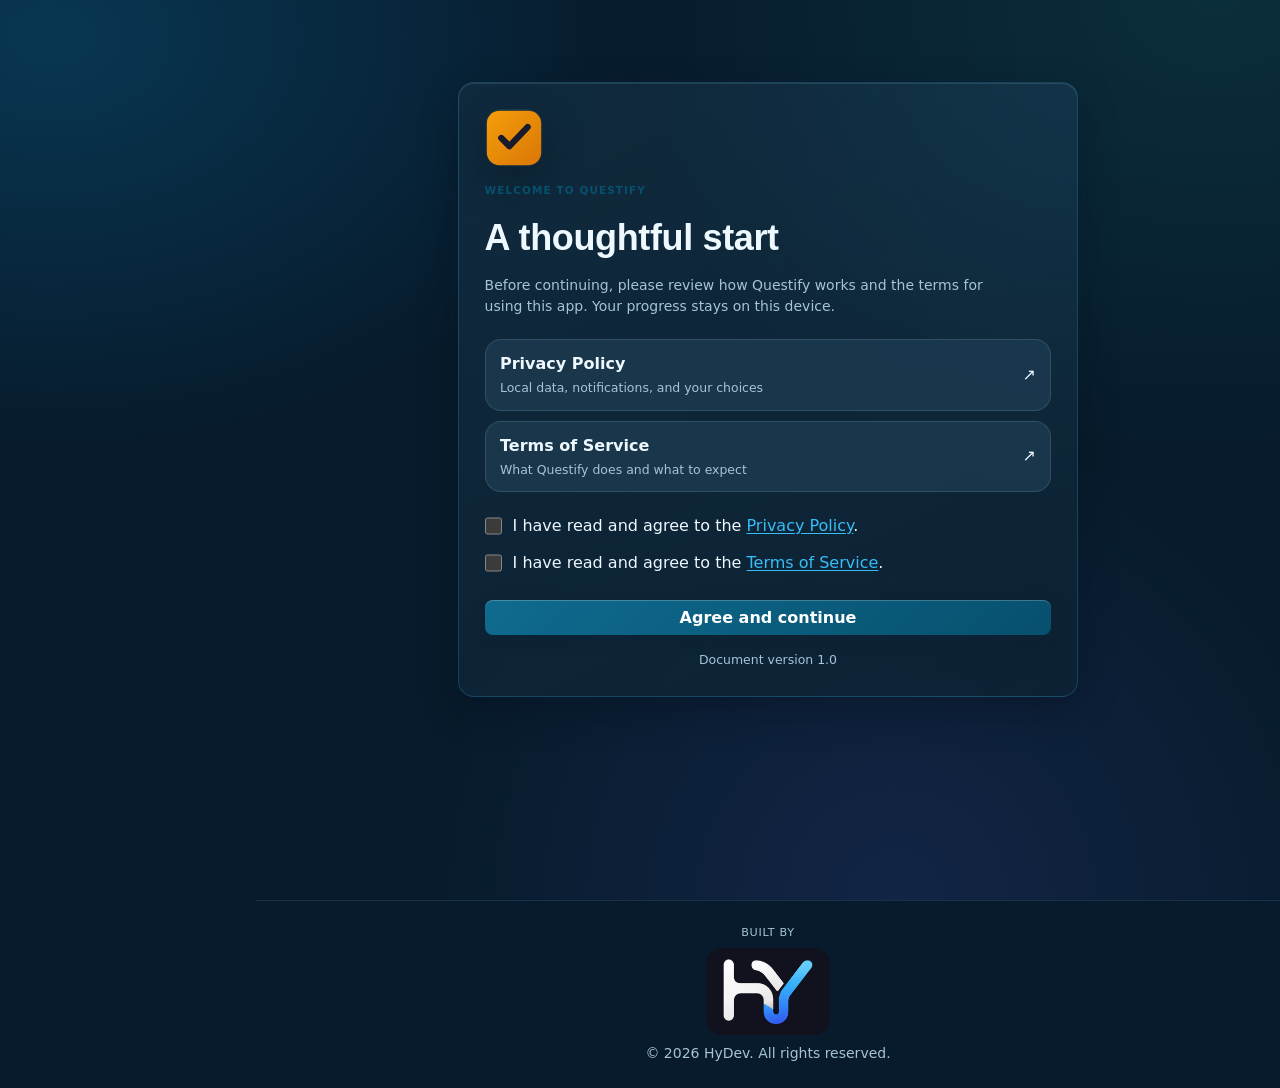
==== commit 4c4e647d: "feat: expand responsive navigation and calendar Add the distinct expandable More navigation group an" ====
--- a/index.html
+++ b/index.html
@@ -7,6 +7,7 @@
   <meta name="description" content="Build daily habits, track challenges, and stay focused with Questify. Turn small wins into lasting routines with streaks, XP, badges, and a weekly calendar.">
   <meta name="author" content="HyDev">
   <meta name="robots" content="index, follow, max-image-preview:large, max-snippet:-1, max-video-preview:-1">
+  <meta name="google-site-verification" content="KygdRzP9SjeJACyAkETodHC9Zl6L5okWZuWyTA2SWU0">
   <link rel="canonical" href="https://questify-hydev.netlify.app/">
   <meta property="og:type" content="website">
   <meta property="og:site_name" content="Questify">
@@ -62,21 +63,55 @@
   <a href="#main-content" class="skip-link">Skip to main content</a>
 
   <div id="app">
+    <div id="pull-refresh-indicator" class="pull-refresh-indicator" role="status" aria-live="polite" aria-hidden="true">
+      <svg class="pull-refresh-indicator__mark" viewBox="0 0 64 64" aria-hidden="true">
+        <defs>
+          <linearGradient id="pull-refresh-logo-gradient" x1="0%" y1="0%" x2="100%" y2="100%">
+            <stop offset="0%" stop-color="#f59e0b" />
+            <stop offset="100%" stop-color="#d97706" />
+          </linearGradient>
+        </defs>
+        <circle class="pull-refresh-indicator__ring" cx="32" cy="32" r="29" />
+        <g class="pull-refresh-indicator__logo">
+          <rect class="pull-refresh-indicator__tile" x="2" y="2" width="60" height="60" rx="14" />
+          <path class="pull-refresh-indicator__check" d="M18 32 27 41 47 20" />
+        </g>
+      </svg>
+      <span id="pull-refresh-label">Pull to refresh</span>
+    </div>
     <header class="app-header" id="app-header">
       <div class="container app-header__inner">
-        <h1 class="app-header__logo">
-          <img src="logo.svg" alt="" class="app-header__icon" width="20" height="28">
-          Questify 
-        </h1>
-        
+        <div class="app-sidebar-heading">
+          <h1 class="app-header__logo">
+            <img src="logo.svg" alt="" class="app-header__icon" width="28" height="28">
+            <span class="nav-label">Questify</span>
+          </h1>
+          <button type="button" class="sidebar-collapse-btn" id="sidebar-collapse-btn" aria-label="Collapse navigation" aria-expanded="true" title="Collapse navigation">‹</button>
+        </div>
         <nav class="app-nav" aria-label="Main navigation">
-          <button class="app-nav__btn" data-view="dashboard">Dashboard</button>
-          <button class="app-nav__btn" data-view="habits">Habits</button>
-          <button class="app-nav__btn" data-view="challenges">Challenges</button>
-          <button class="app-nav__btn" data-view="calendar">Calendar</button>
-          <button class="app-nav__btn" data-view="badges">Badges</button>
-          <button class="app-nav__btn" data-view="profile">Profile</button>
-          <button class="app-nav__btn" data-view="settings">Settings</button>
+          <div class="app-nav-primary" aria-label="Primary destinations">
+            <div class="app-nav-section" aria-label="Workspace">
+              <span class="app-nav-section__label nav-label">Workspace</span>
+              <button class="app-nav__btn" data-view="dashboard" aria-label="Dashboard" title="Dashboard"><span class="nav-icon" aria-hidden="true">⌂</span><span class="nav-label">Dashboard</span></button>
+              <button class="app-nav__btn" data-view="habits" aria-label="Habits" title="Habits"><span class="nav-icon" aria-hidden="true">✓</span><span class="nav-label">Habits</span></button>
+              <button class="app-nav__btn" data-view="calendar" aria-label="Calendar" title="Calendar"><span class="nav-icon" aria-hidden="true">▦</span><span class="nav-label">Calendar</span></button>
+              <button class="app-nav__btn" data-view="challenges" aria-label="Challenges" title="Challenges"><span class="nav-icon" aria-hidden="true">◎</span><span class="nav-label">Challenges</span></button>
+            </div>
+          </div>
+          <div class="app-nav-secondary" aria-label="More destinations">
+            <div class="app-nav-more-menu" id="app-nav-more">
+              <div class="app-nav-section app-nav-section--more" aria-label="Progress">
+                <span class="app-nav-section__label nav-label">Progress</span>
+                <button class="app-nav__btn" data-view="badges" aria-label="Badges" title="Badges"><span class="nav-icon" aria-hidden="true">✦</span><span class="nav-label">Badges</span></button>
+              </div>
+              <div class="app-nav-section app-nav-section--more" aria-label="Account">
+                <span class="app-nav-section__label nav-label">Account</span>
+                <button class="app-nav__btn" data-view="profile" aria-label="Profile" title="Profile"><span class="nav-icon" aria-hidden="true">◉</span><span class="nav-label">Profile</span></button>
+                <button class="app-nav__btn" data-view="settings" aria-label="Settings" title="Settings"><span class="nav-icon" aria-hidden="true">⚙</span><span class="nav-label">Settings</span></button>
+              </div>
+            </div>
+            <button type="button" class="app-nav__btn app-nav__more-toggle" id="nav-more-toggle" aria-expanded="false" aria-controls="app-nav-more" aria-label="More navigation" title="More"><span class="nav-icon" aria-hidden="true">•••</span><span class="nav-label">More</span></button>
+          </div>
         </nav>
 
         <div class="notif-bell-wrapper">
--- a/style.css
+++ b/style.css
@@ -135,6 +135,708 @@
     padding: var(--space-xs);
   }
 }
+
+.app-header__icon {
+  display: block;
+  width: 28px;
+  height: 28px;
+  object-fit: contain;
+}
+
+.legal-brand {
+  display: inline-flex;
+  align-items: center;
+  gap: 0.55rem;
+  text-decoration: none;
+}
+
+.legal-brand img,
+.consent-logo {
+  display: block;
+  object-fit: contain;
+}
+
+.legal-document-footer {
+  padding-top: var(--space-md);
+  border-top: 1px solid var(--color-border-glass);
+}
+
+.consent-screen {
+  display: grid;
+  min-height: min(78vh, 900px);
+  place-items: center;
+  padding: clamp(0.5rem, 3vw, 2rem);
+}
+
+.consent-card {
+  display: grid;
+  width: min(100%, 620px);
+  gap: 1rem;
+  padding: clamp(1.25rem, 4vw, 2.4rem);
+}
+
+.consent-logo {
+  width: 58px;
+  height: 58px;
+  border-radius: 16px;
+  box-shadow: var(--shadow-card);
+}
+
+.consent-card h1 {
+  margin: 0;
+  font-size: clamp(1.7rem, 5vw, 2.25rem);
+}
+
+.consent-card > .text-muted {
+  max-width: 58ch;
+  margin: 0;
+}
+
+.consent-document-links {
+  display: grid;
+  gap: 0.6rem;
+  margin: 0.35rem 0;
+}
+
+.consent-document-link {
+  display: flex;
+  align-items: center;
+  justify-content: space-between;
+  gap: 0.8rem;
+  min-height: 62px;
+  padding: 0.75rem 0.9rem;
+  color: var(--color-text);
+  text-decoration: none;
+  border: 1px solid var(--color-border-glass);
+  border-radius: var(--radius-md);
+  background: var(--color-surface-alt);
+  transition: border-color 160ms ease, transform 160ms ease;
+}
+
+.consent-document-link:hover {
+  transform: translateY(-1px);
+  border-color: var(--color-primary-light);
+}
+
+.consent-document-link > span:first-child {
+  display: grid;
+  gap: 0.2rem;
+}
+
+.consent-document-link small,
+.consent-version {
+  color: var(--color-text-muted);
+  font-size: 0.78rem;
+}
+
+#consent-form {
+  display: grid;
+  gap: 0.8rem;
+}
+
+.consent-check {
+  display: flex;
+  align-items: flex-start;
+  gap: 0.65rem;
+  line-height: 1.5;
+}
+
+.consent-check input {
+  width: 1.1rem;
+  height: 1.1rem;
+  flex: 0 0 auto;
+  margin-top: 0.2rem;
+  accent-color: var(--color-primary);
+}
+
+.consent-check a {
+  color: var(--color-primary-light);
+  text-underline-offset: 0.15em;
+}
+
+.consent-version {
+  margin: 0;
+  text-align: center;
+}
+
+.navigation-choice-grid {
+  display: grid;
+  grid-template-columns: repeat(3, minmax(0, 1fr));
+  gap: 0.75rem;
+}
+
+.navigation-choice {
+  display: grid;
+  justify-items: start;
+  gap: 0.35rem;
+  min-width: 0;
+  padding: 0.8rem;
+  color: var(--color-text);
+  text-align: left;
+  border: 1px solid var(--color-border-glass);
+  border-radius: var(--radius-md);
+  background: var(--color-surface-alt);
+  cursor: pointer;
+  transition: transform 160ms ease, border-color 160ms ease, box-shadow 160ms ease;
+}
+
+.navigation-choice:hover {
+  transform: translateY(-2px);
+}
+
+.navigation-choice.is-selected {
+  border-color: var(--color-primary-light);
+  box-shadow: 0 0 0 2px color-mix(in srgb, var(--color-primary-light) 25%, transparent);
+}
+
+.navigation-choice small {
+  color: var(--color-text-muted);
+  font-size: 0.74rem;
+}
+
+.navigation-choice__hint {
+  color: var(--color-primary-light) !important;
+  font-weight: 700;
+}
+
+.navigation-choice__preview {
+  display: flex;
+  align-items: center;
+  gap: 0.2rem;
+  width: 100%;
+  height: 42px;
+  padding: 0.3rem;
+  border: 1px solid var(--color-border-glass);
+  border-radius: 9px;
+  background: var(--color-surface);
+}
+
+.navigation-choice__preview span {
+  display: grid;
+  width: 1.35rem;
+  height: 100%;
+  place-items: center;
+  color: var(--color-primary-light);
+  border-radius: 5px;
+  background: var(--color-surface-alt);
+}
+
+.navigation-choice__preview i {
+  width: 0.3rem;
+  height: 55%;
+  border-radius: 99px;
+  background: var(--color-border-glass);
+}
+
+.navigation-choice__preview--bottom {
+  align-items: flex-end;
+  justify-content: flex-start;
+  padding-bottom: 0.25rem;
+}
+
+.navigation-choice__preview--bottom span {
+  width: 30%;
+  height: 14px;
+  order: 2;
+}
+
+.navigation-choice__preview--bottom i {
+  width: 18%;
+  height: 14px;
+}
+
+.settings-legal-links {
+  display: flex;
+  flex-wrap: wrap;
+  gap: 0.5rem;
+}
+
+.tour-replay-card {
+  display: flex;
+  align-items: center;
+  justify-content: space-between;
+  gap: 1rem;
+}
+
+.tour-replay-card p {
+  margin-top: 0.25rem;
+}
+
+.onboarding-tour-overlay {
+  position: fixed;
+  inset: 0;
+  z-index: 1200;
+  background: rgba(3, 10, 23, 0.62);
+  animation: tour-overlay-in 180ms ease-out both;
+}
+
+.onboarding-tour-bubble {
+  position: fixed;
+  z-index: 1205;
+  width: min(380px, calc(100vw - 2rem));
+  max-height: calc(100vh - 2rem);
+  overflow-y: auto;
+  padding: 1.1rem;
+  box-shadow: 0 20px 70px rgba(0, 0, 0, 0.35);
+  animation: tour-bubble-in 180ms ease-out both;
+}
+
+.onboarding-tour-bubble__topline {
+  display: flex;
+  justify-content: space-between;
+  gap: 0.8rem;
+  margin-bottom: 0.8rem;
+  color: var(--color-primary-light);
+  font-size: 0.7rem;
+  font-weight: 800;
+  letter-spacing: 0.07em;
+}
+
+.onboarding-tour-bubble h2 {
+  margin: 0 0 0.45rem;
+  font-size: 1.2rem;
+}
+
+.onboarding-tour-bubble p {
+  margin: 0;
+  color: var(--color-text-muted);
+  font-size: 0.9rem;
+  line-height: 1.55;
+}
+
+.onboarding-tour-progress {
+  height: 5px;
+  margin: 1rem 0;
+  overflow: hidden;
+  border-radius: 99px;
+  background: var(--color-surface-alt);
+}
+
+.onboarding-tour-progress span {
+  display: block;
+  height: 100%;
+  border-radius: inherit;
+  background: var(--color-primary-light);
+  transition: width 180ms ease;
+}
+
+.onboarding-tour-actions,
+.onboarding-tour-actions > div {
+  display: flex;
+  align-items: center;
+  justify-content: space-between;
+  gap: 0.5rem;
+}
+
+.tour-highlight {
+  position: relative !important;
+  z-index: 1202 !important;
+  outline: 3px solid var(--color-primary-light) !important;
+  outline-offset: 3px;
+  box-shadow: 0 0 0 7px color-mix(in srgb, var(--color-primary-light) 24%, transparent) !important;
+  border-radius: 12px;
+}
+
+.app-header.is-tour-target {
+  z-index: 1202;
+}
+
+@keyframes tour-overlay-in {
+  from { opacity: 0; }
+  to { opacity: 1; }
+}
+
+@keyframes tour-bubble-in {
+  from { opacity: 0; transform: translateY(8px) scale(0.985); }
+  to { opacity: 1; transform: translateY(0) scale(1); }
+}
+
+@media (max-width: 640px) {
+  .navigation-choice-grid {
+    grid-template-columns: 1fr;
+  }
+
+  .navigation-choice {
+    grid-template-columns: minmax(0, 1fr);
+  }
+
+  .tour-replay-card {
+    align-items: flex-start;
+    flex-direction: column;
+  }
+
+  .onboarding-tour-bubble {
+    width: calc(100vw - 2rem);
+  }
+}
+
+@media (min-width: 768px) {
+  body.nav-layout-bottom .app-header {
+    position: sticky;
+    inset: auto;
+    z-index: 600;
+    width: 100%;
+    height: auto;
+    padding: 0.55rem 0;
+    overflow: visible;
+    border: 0;
+    border-bottom: 1px solid var(--color-border-glass);
+    border-radius: 0;
+    backdrop-filter: none;
+    -webkit-backdrop-filter: none;
+  }
+
+  body.nav-layout-bottom .app-header__inner {
+    width: min(100% - 2rem, 1500px);
+    min-height: 52px;
+    margin: 0 auto;
+    padding: 0;
+    display: grid;
+    grid-template-columns: minmax(0, 1fr) auto;
+    align-items: center;
+  }
+
+  body.nav-layout-bottom .sidebar-collapse-btn {
+    display: none;
+  }
+
+  body.nav-layout-bottom .app-nav {
+    position: fixed;
+    inset: auto auto calc(0.75rem + env(safe-area-inset-bottom)) 50%;
+    z-index: 700;
+    display: grid;
+    grid-template-columns: repeat(5, minmax(0, 1fr));
+    width: min(760px, calc(100vw - 2rem));
+    min-width: 0;
+    gap: 0.35rem;
+    padding: 0.5rem;
+    overflow: visible;
+    border: 1px solid color-mix(in srgb, var(--color-primary-light) 22%, var(--color-border-glass));
+    border-radius: 23px;
+    background: linear-gradient(
+      155deg,
+      color-mix(in srgb, var(--color-surface-solid) 91%, white 9%),
+      color-mix(in srgb, var(--color-surface-solid) 96%, transparent)
+    );
+    box-shadow:
+      0 18px 48px rgba(0, 0, 0, 0.28),
+      0 3px 12px rgba(0, 0, 0, 0.18),
+      inset 0 1px 0 rgba(255, 255, 255, 0.12);
+    backdrop-filter: blur(26px) saturate(155%);
+    -webkit-backdrop-filter: blur(26px) saturate(155%);
+    transform: translateX(-50%);
+  }
+
+  body.nav-layout-bottom .app-nav-section:first-child {
+    display: contents;
+  }
+
+  body.nav-layout-bottom .app-nav-section__label {
+    display: none;
+  }
+
+  body.nav-layout-bottom .app-nav-more-menu {
+    position: absolute;
+    right: 0;
+    bottom: calc(100% + 0.6rem);
+    display: none;
+    grid-template-columns: repeat(2, minmax(130px, 1fr));
+    gap: 0.75rem;
+    min-width: min(94vw, 310px);
+    padding: 0.75rem;
+    border: 1px solid var(--color-border-glass);
+    border-radius: 16px;
+    background: var(--color-surface-solid);
+    box-shadow: var(--shadow-card);
+  }
+
+  body.nav-layout-bottom .app-nav.is-more-open .app-nav-more-menu {
+    display: grid;
+  }
+
+  body.nav-layout-bottom .app-nav-more-menu .app-nav-section {
+    display: grid;
+    gap: 0.35rem;
+  }
+
+  body.nav-layout-bottom .app-nav__more-toggle {
+    display: flex;
+  }
+
+  body.nav-layout-bottom .app-nav__btn {
+    display: flex;
+    min-width: 0;
+    min-height: 58px;
+    flex-direction: column;
+    justify-content: center;
+    gap: 0.3rem;
+    padding: 0.4rem 0.3rem;
+    overflow: hidden;
+    border: 1px solid transparent;
+    border-radius: 17px;
+    color: var(--color-text-muted);
+    transition:
+      transform 160ms ease,
+      border-color 160ms ease,
+      background-color 160ms ease,
+      color 160ms ease,
+      box-shadow 160ms ease;
+    font-size: 0.72rem;
+    text-align: center;
+  }
+
+  body.nav-layout-bottom .app-nav__btn:hover {
+    transform: translateY(-2px);
+    color: var(--color-text);
+    background: color-mix(in srgb, var(--color-surface-alt) 80%, transparent);
+  }
+
+  body.nav-layout-bottom .app-nav__btn:focus-visible {
+    outline: 2px solid var(--color-primary-light);
+    outline-offset: 2px;
+  }
+
+  body.nav-layout-bottom .app-nav__btn.is-active {
+    color: var(--color-on-primary);
+    border-color: color-mix(in srgb, var(--color-primary-light) 38%, transparent);
+    background: color-mix(in srgb, var(--color-primary) 30%, var(--color-surface-solid));
+    box-shadow:
+      inset 0 1px 0 rgba(255, 255, 255, 0.12),
+      0 4px 14px color-mix(in srgb, var(--color-primary) 20%, transparent);
+  }
+
+  body.nav-layout-bottom .app-nav__btn .nav-label {
+    display: block;
+    max-width: 100%;
+    overflow: hidden;
+    text-overflow: ellipsis;
+    white-space: nowrap;
+    font-size: 0.72rem;
+    font-weight: 700;
+    letter-spacing: 0.01em;
+  }
+
+  body.nav-layout-bottom .app-nav__btn .nav-icon {
+    display: grid;
+    width: 1.5rem;
+    height: 1.5rem;
+    place-items: center;
+    font-size: 1.3rem;
+    line-height: 1;
+    transition: transform 160ms ease;
+  }
+
+  body.nav-layout-bottom .app-nav__btn:hover .nav-icon {
+    transform: translateY(-1px) scale(1.05);
+  }
+
+  body.nav-layout-bottom .app-nav-more-menu .app-nav__btn {
+    flex-direction: row;
+    justify-content: flex-start;
+    gap: 0.65rem;
+    min-height: 42px;
+    padding: 0.55rem 0.65rem;
+    font-size: 0.82rem;
+    text-align: left;
+  }
+
+  body.nav-layout-bottom .app-main,
+  body.nav-layout-bottom .app-footer {
+    width: min(100%, 1500px);
+    margin-inline: auto;
+  }
+
+  body.nav-layout-bottom .app-main {
+    padding-bottom: 7rem;
+  }
+}
+
+@media (min-width: 768px) and (max-width: 900px) {
+  body.nav-layout-bottom .app-nav {
+    width: min(700px, calc(100vw - 1.5rem));
+    gap: 0.2rem;
+  }
+}
+
+@media (min-width: 768px) and (max-width: 1023px) {
+  body.nav-layout-sidebar .app-header__inner {
+    align-items: stretch;
+  }
+
+  body.nav-layout-sidebar:not(.is-nav-collapsed) .app-header {
+    width: 256px;
+  }
+
+  body.nav-layout-sidebar:not(.is-nav-collapsed) .app-header__logo .nav-label,
+  body.nav-layout-sidebar:not(.is-nav-collapsed) .app-nav-section__label,
+  body.nav-layout-sidebar:not(.is-nav-collapsed) .app-nav__btn .nav-label {
+    display: block;
+  }
+
+  body.nav-layout-sidebar:not(.is-nav-collapsed) .app-nav__btn {
+    justify-content: flex-start;
+    padding-inline: 0.75rem;
+  }
+
+  body.nav-layout-sidebar .sidebar-collapse-btn {
+    display: grid;
+  }
+
+  body.nav-layout-sidebar:not(.is-nav-collapsed) .app-main {
+    width: calc(100% - 256px);
+    margin-left: 256px;
+  }
+
+  body.nav-layout-sidebar:not(.is-nav-collapsed) .app-footer {
+    margin-left: 256px;
+  }
+}
+
+@media (max-width: 767px) {
+  body.nav-layout-sidebar .app-header {
+    position: fixed;
+    inset: 0 auto 0 0;
+    z-index: 600;
+    width: 256px;
+    height: 100dvh;
+    padding: 0;
+    overflow-y: auto;
+    border: 0;
+    border-right: 1px solid var(--color-border-glass);
+    border-radius: 0;
+    backdrop-filter: blur(24px) saturate(155%);
+    -webkit-backdrop-filter: blur(24px) saturate(155%);
+  }
+
+  body.nav-layout-sidebar.is-nav-collapsed .app-header {
+    width: 84px;
+  }
+
+  body.nav-layout-sidebar .app-header__inner {
+    width: 100%;
+    min-height: 100%;
+    padding: 1rem 0.8rem;
+    display: flex;
+    flex-direction: column;
+    align-items: stretch;
+    gap: 1.2rem;
+  }
+
+  body.nav-layout-sidebar .app-sidebar-heading {
+    display: flex;
+    align-items: center;
+    justify-content: space-between;
+  }
+
+  body.nav-layout-sidebar .sidebar-collapse-btn {
+    display: grid;
+  }
+
+  body.nav-layout-sidebar .app-nav {
+    position: static;
+    display: grid;
+    flex: 1;
+    align-content: start;
+    gap: 1rem;
+    width: 100%;
+    padding: 0;
+    border: 0;
+    border-radius: 0;
+    background: transparent;
+    box-shadow: none;
+    backdrop-filter: none;
+    transform: none;
+  }
+
+  body.nav-layout-sidebar .app-nav-section,
+  body.nav-layout-sidebar .app-nav-more-menu,
+  body.nav-layout-sidebar .app-nav-more-menu .app-nav-section {
+    position: static;
+    display: grid;
+    grid-template-columns: minmax(0, 1fr);
+    gap: 0.25rem;
+    min-width: 0;
+    padding: 0;
+    border: 0;
+    background: transparent;
+    box-shadow: none;
+  }
+
+  body.nav-layout-sidebar .app-nav-section__label {
+    display: block;
+  }
+
+  body.nav-layout-sidebar .app-nav__btn,
+  body.nav-layout-sidebar .app-nav-more-menu .app-nav__btn {
+    display: flex;
+    flex-direction: row;
+    justify-content: flex-start;
+    gap: 0.7rem;
+    width: 100%;
+    min-height: 44px;
+    padding: 0.6rem 0.7rem;
+    font-size: 0.85rem;
+    text-align: left;
+  }
+
+  body.nav-layout-sidebar .app-nav__btn .nav-label {
+    display: block;
+  }
+
+  body.nav-layout-sidebar .app-nav__more-toggle {
+    display: none;
+  }
+
+  body.nav-layout-sidebar .notif-bell-wrapper {
+    align-self: flex-start;
+    margin-top: auto;
+  }
+
+  body.nav-layout-sidebar .app-main,
+  body.nav-layout-sidebar .app-footer {
+    width: calc(100% - 256px);
+    margin-left: 256px;
+  }
+
+  body.nav-layout-sidebar .app-main {
+    padding: 1rem 0.7rem 2rem;
+  }
+
+  body.nav-layout-sidebar.is-nav-collapsed .app-main,
+  body.nav-layout-sidebar.is-nav-collapsed .app-footer {
+    width: calc(100% - 84px);
+    margin-left: 84px;
+  }
+
+  body.nav-layout-sidebar.is-nav-collapsed .app-header__logo .nav-label,
+  body.nav-layout-sidebar.is-nav-collapsed .app-nav-section__label,
+  body.nav-layout-sidebar.is-nav-collapsed .app-nav__btn .nav-label {
+    display: none;
+  }
+
+  body.nav-layout-sidebar.is-nav-collapsed .app-nav__btn {
+    justify-content: center;
+    padding-inline: 0.3rem;
+  }
+
+  body.nav-layout-sidebar.is-nav-collapsed .app-sidebar-heading {
+    flex-direction: column;
+  }
+}
+
+@media (prefers-reduced-motion: reduce) {
+  .onboarding-tour-overlay,
+  .onboarding-tour-bubble {
+    animation: none;
+  }
+
+  .navigation-choice,
+  .consent-document-link {
+    transition: none;
+  }
+}
+
+
 
 /* -------------------- */
 /* Layout                */
@@ -2512,6 +3214,72 @@
   padding: 0.25rem 0 var(--space-sm);
 }
 
+.dashboard-lockin-cta {
+  display: grid;
+  grid-template-columns: auto minmax(0, 1fr) auto;
+  align-items: center;
+  gap: clamp(0.9rem, 2.2vw, 1.5rem);
+  min-height: 148px;
+  padding: clamp(1.1rem, 2.5vw, 1.75rem);
+  border-color: rgba(251, 69, 112, 0.32);
+  background:
+    radial-gradient(ellipse at 0% 50%, rgba(251, 69, 112, 0.15), transparent 58%),
+    linear-gradient(155deg, var(--color-surface), var(--color-surface-alt));
+}
+
+.dashboard-lockin-cta__icon {
+  display: grid;
+  width: 64px;
+  height: 64px;
+  place-items: center;
+  border: 1px solid rgba(251, 69, 112, 0.25);
+  border-radius: 20px;
+  background: rgba(251, 69, 112, 0.12);
+  font-size: 1.85rem;
+  box-shadow: inset 0 1px 0 rgba(255, 255, 255, 0.12);
+}
+
+.dashboard-lockin-cta__copy {
+  min-width: 0;
+}
+
+.dashboard-lockin-cta__copy .dashboard-section__eyebrow {
+  color: #fb7190;
+}
+
+.dashboard-lockin-cta__copy h3 {
+  margin: 0.15rem 0 0.3rem;
+  font-size: clamp(1.2rem, 2.2vw, 1.6rem);
+}
+
+.dashboard-lockin-cta__copy p:last-child {
+  max-width: 58ch;
+  margin: 0;
+  line-height: 1.5;
+}
+
+.dashboard-lockin-cta__button {
+  display: inline-flex;
+  align-items: center;
+  justify-content: center;
+  gap: 0.75rem;
+  min-width: 188px;
+  min-height: 52px;
+  padding-inline: 1.15rem;
+  border: 1px solid rgba(255, 255, 255, 0.2);
+  background: linear-gradient(135deg, #fb4570, #d92752);
+  box-shadow: 0 9px 24px rgba(217, 39, 82, 0.25), inset 0 1px 0 rgba(255, 255, 255, 0.24);
+}
+
+.dashboard-lockin-cta__button span:last-child {
+  font-size: 1.15rem;
+  transition: transform 160ms ease;
+}
+
+.dashboard-lockin-cta__button:hover span:last-child {
+  transform: translate(2px, -2px);
+}
+
 .dashboard-greeting {
   margin: 0;
 }
@@ -2975,6 +3743,23 @@
 }
 
 @media (max-width: 767px) {
+  .dashboard-lockin-cta {
+    grid-template-columns: auto minmax(0, 1fr);
+    gap: 0.9rem;
+  }
+
+  .dashboard-lockin-cta__icon {
+    width: 52px;
+    height: 52px;
+    border-radius: 16px;
+    font-size: 1.55rem;
+  }
+
+  .dashboard-lockin-cta__button {
+    grid-column: 1 / -1;
+    width: 100%;
+  }
+
   .dashboard-habit-summary--empty {
     align-items: flex-start;
     flex-direction: column;
@@ -4602,3 +5387,1865 @@
     white-space: nowrap;
   }
 }
+
+/* Adaptive productivity shell: full sidebar on desktop, compact rail on tablet,
+   and a safe-area-aware bottom bar on mobile. */
+@media (min-width: 768px) {
+  .app-header {
+    position: fixed;
+    inset: 0 auto 0 0;
+    z-index: 600;
+    width: 256px;
+    height: 100dvh;
+    padding: 0;
+    overflow-y: auto;
+    border: 0;
+    border-right: 1px solid var(--color-border-glass);
+    border-radius: 0;
+    transition: width 180ms ease;
+  }
+
+  .app-header__inner {
+    width: 100%;
+    max-width: none;
+    min-height: 100%;
+    padding: 1.25rem 0.9rem;
+    display: flex;
+    flex-direction: column;
+    flex-wrap: nowrap;
+    align-items: stretch;
+    justify-content: flex-start;
+    gap: 1.4rem;
+  }
+
+  .app-sidebar-heading {
+    display: flex;
+    align-items: center;
+    justify-content: space-between;
+    gap: 0.5rem;
+    min-height: 44px;
+  }
+
+  .app-header__logo {
+    display: flex;
+    align-items: center;
+    gap: 0.6rem;
+    min-width: 0;
+    margin: 0;
+    order: 0;
+    color: var(--color-text);
+    font-size: 1.2rem;
+  }
+
+  .app-header__icon {
+    flex: 0 0 auto;
+  }
+
+  .sidebar-collapse-btn {
+    display: grid;
+    place-items: center;
+    width: 34px;
+    height: 34px;
+    flex: 0 0 auto;
+    color: var(--color-text-muted);
+    background: var(--color-surface-alt);
+    border: 1px solid var(--color-border-glass);
+    border-radius: 10px;
+    font-size: 1.25rem;
+    cursor: pointer;
+  }
+
+  .app-nav {
+    display: grid;
+    flex: 1;
+    flex-basis: auto;
+    align-content: start;
+    align-items: initial;
+    gap: 1rem;
+    order: 0;
+    width: 100%;
+    min-width: 0;
+    padding: 0;
+    overflow: visible;
+    border: 0;
+    border-radius: 0;
+    background: transparent;
+  }
+
+  .app-nav-more-menu {
+    display: contents;
+  }
+
+  .app-nav-section {
+    display: grid;
+    gap: 0.25rem;
+  }
+
+  .app-nav-section__label {
+    padding: 0 0.7rem 0.3rem;
+    color: var(--color-text-muted);
+    font-size: 0.68rem;
+    font-weight: 700;
+    letter-spacing: 0.09em;
+    text-transform: uppercase;
+  }
+
+  .app-nav__btn {
+    display: flex;
+    align-items: center;
+    justify-content: flex-start;
+    gap: 0.8rem;
+    width: 100%;
+    min-height: 44px;
+    padding: 0.65rem 0.75rem;
+    color: var(--color-text-muted);
+    border: 1px solid transparent;
+    border-radius: 11px;
+    text-align: left;
+  }
+
+  .app-nav__btn:hover {
+    transform: none;
+    color: var(--color-text);
+    background: var(--color-surface-alt);
+  }
+
+  .app-nav__btn.is-active {
+    color: var(--color-on-primary);
+    background: var(--color-primary);
+    border-color: color-mix(in srgb, var(--color-primary-light) 35%, transparent);
+    box-shadow: none;
+  }
+
+  .nav-icon {
+    display: inline-grid;
+    place-items: center;
+    width: 1.35rem;
+    flex: 0 0 1.35rem;
+    font-size: 1.1rem;
+    line-height: 1;
+  }
+
+  .app-nav__more-toggle {
+    display: none;
+  }
+
+  .notif-bell-wrapper {
+    align-self: flex-start;
+    margin-top: auto;
+    order: 0;
+  }
+
+  .notif-panel {
+    position: fixed;
+    left: 260px;
+    top: auto;
+    bottom: 1rem;
+  }
+
+  .app-main {
+    width: calc(100% - 256px);
+    max-width: 1500px;
+    min-height: calc(100vh - 2rem);
+    margin: 0 0 0 256px;
+    padding: clamp(2rem, 3vw, 3.25rem) clamp(1.5rem, 3vw, 3.5rem);
+  }
+
+  .app-footer {
+    margin-left: 256px;
+  }
+
+  .app-footer__inner {
+    max-width: 1500px;
+  }
+
+  body.is-nav-collapsed .app-header {
+    width: 84px;
+  }
+
+  body.is-nav-collapsed .app-header__inner {
+    padding-inline: 0.8rem;
+    align-items: center;
+  }
+
+  body.is-nav-collapsed .app-sidebar-heading {
+    flex-direction: column;
+  }
+
+  body.is-nav-collapsed .app-header__logo .nav-label,
+  body.is-nav-collapsed .app-nav-section__label,
+  body.is-nav-collapsed .app-nav__btn .nav-label {
+    display: none;
+  }
+
+  body.is-nav-collapsed .app-nav__btn {
+    justify-content: center;
+    padding-inline: 0.3rem;
+  }
+
+  body.is-nav-collapsed .app-main {
+    width: calc(100% - 84px);
+    margin-left: 84px;
+  }
+
+  body.is-nav-collapsed .app-footer {
+    margin-left: 84px;
+  }
+}
+
+@media (min-width: 768px) and (max-width: 1023px) {
+  .app-header {
+    width: 84px;
+  }
+
+  .app-header__inner {
+    padding-inline: 0.8rem;
+    align-items: center;
+  }
+
+  .app-header__logo .nav-label,
+  .app-nav-section__label,
+  .app-nav__btn .nav-label,
+  .sidebar-collapse-btn {
+    display: none;
+  }
+
+  .app-nav__btn {
+    justify-content: center;
+    padding-inline: 0.3rem;
+  }
+
+  .app-main {
+    width: calc(100% - 84px);
+    margin-left: 84px;
+  }
+
+  .app-footer {
+    margin-left: 84px;
+  }
+}
+
+@media (max-width: 767px) {
+  .app-header {
+    position: sticky;
+    inset: auto;
+    z-index: 500;
+    width: 100%;
+    height: auto;
+    padding: 0.5rem 0;
+    overflow: visible;
+    border: 0;
+    border-bottom: 1px solid var(--color-border-glass);
+    border-radius: 0;
+    backdrop-filter: none;
+    -webkit-backdrop-filter: none;
+  }
+
+  .app-header__inner {
+    width: 100%;
+    max-width: none;
+    padding: 0 0.85rem;
+    display: grid;
+    grid-template-columns: minmax(0, 1fr) auto;
+    grid-template-rows: auto;
+    gap: 0;
+  }
+
+  .app-sidebar-heading {
+    display: flex;
+    align-items: center;
+    min-width: 0;
+  }
+
+  .app-header__logo {
+    display: flex;
+    align-items: center;
+    gap: 0.5rem;
+    min-width: 0;
+    margin: 0;
+    order: 0;
+  }
+
+  .sidebar-collapse-btn {
+    display: none;
+  }
+
+  .notif-bell-wrapper {
+    grid-column: 2;
+    grid-row: 1;
+    order: 0;
+    justify-self: end;
+  }
+
+  .app-nav {
+    position: fixed;
+    inset: auto 0.65rem calc(0.45rem + env(safe-area-inset-bottom)) 0.65rem;
+    z-index: 700;
+    display: grid;
+    grid-template-columns: repeat(5, minmax(0, 1fr));
+    gap: 0.25rem;
+    width: auto;
+    min-width: 0;
+    padding: 0.35rem;
+    overflow: visible;
+    border: 1px solid var(--color-border-glass);
+    border-radius: 18px;
+    background: color-mix(in srgb, var(--color-surface-solid) 94%, transparent);
+    box-shadow: 0 12px 35px rgba(0, 0, 0, 0.2);
+    backdrop-filter: blur(20px) saturate(140%);
+    -webkit-backdrop-filter: blur(20px) saturate(140%);
+  }
+
+  .app-nav-section:first-child {
+    display: contents;
+  }
+
+  .app-nav-section__label {
+    display: none;
+  }
+
+  .app-nav-more-menu {
+    position: absolute;
+    right: 0;
+    bottom: calc(100% + 0.6rem);
+    display: none;
+    grid-template-columns: repeat(2, minmax(130px, 1fr));
+    gap: 0.75rem;
+    min-width: min(94vw, 310px);
+    padding: 0.75rem;
+    border: 1px solid var(--color-border-glass);
+    border-radius: 16px;
+    background: var(--color-surface-solid);
+    box-shadow: var(--shadow-card);
+  }
+
+  .app-nav.is-more-open .app-nav-more-menu {
+    display: grid;
+  }
+
+  .app-nav-more-menu .app-nav-section {
+    display: grid;
+    gap: 0.35rem;
+  }
+
+  .app-nav__btn {
+    display: flex;
+    min-width: 0;
+    min-height: 48px;
+    flex-direction: column;
+    justify-content: center;
+    gap: 0.15rem;
+    padding: 0.3rem 0.05rem;
+    overflow: hidden;
+    color: var(--color-text-muted);
+    border: 1px solid transparent;
+    border-radius: 12px;
+    font-size: 0.62rem;
+    line-height: 1.15;
+    text-align: center;
+  }
+
+  .app-nav__btn .nav-label {
+    display: block;
+    max-width: 100%;
+    overflow: hidden;
+    text-overflow: ellipsis;
+    white-space: nowrap;
+    font-size: 0.62rem;
+    font-weight: 700;
+  }
+
+  .app-nav__btn .nav-icon {
+    width: auto;
+    flex: 0 0 auto;
+    font-size: 1.1rem;
+  }
+
+  .app-nav__btn.is-active {
+    color: var(--color-on-primary);
+    background: var(--color-primary);
+    box-shadow: none;
+  }
+
+  .app-nav__more-toggle.is-active {
+    color: var(--color-primary-light);
+    background: var(--color-surface-alt);
+  }
+
+  .app-nav-more-menu .app-nav__btn {
+    flex-direction: row;
+    justify-content: flex-start;
+    gap: 0.65rem;
+    min-height: 42px;
+    padding: 0.55rem 0.65rem;
+    font-size: 0.82rem;
+    text-align: left;
+  }
+
+  .app-main {
+    width: 100%;
+    max-width: none;
+    min-height: 0;
+    margin: 0;
+    padding: 1.15rem 0.8rem calc(6.6rem + env(safe-area-inset-bottom));
+  }
+
+  .app-footer {
+    margin: 0;
+    padding-bottom: calc(5.5rem + env(safe-area-inset-bottom));
+  }
+
+  .notif-panel {
+    position: fixed;
+    inset: 4.3rem 0.65rem auto auto;
+    width: min(340px, calc(100vw - 1.3rem));
+  }
+}
+
+@media (max-width: 360px) {
+  .app-nav {
+    inset-inline: 0.4rem;
+    gap: 0.1rem;
+    padding: 0.25rem;
+  }
+
+  .app-nav__btn {
+    min-height: 46px;
+  }
+
+  .app-nav__btn .nav-label {
+    font-size: 0.56rem;
+  }
+}
+
+.calendar-view-heading {
+  display: flex;
+  align-items: flex-end;
+  justify-content: space-between;
+  gap: 1rem;
+}
+
+.calendar-mode-switch,
+.habit-analytics-tabs {
+  display: inline-flex;
+  align-items: center;
+  gap: 0.2rem;
+  padding: 0.25rem;
+  border: 1px solid var(--color-border-glass);
+  border-radius: 12px;
+  background: var(--color-surface-alt);
+}
+
+.calendar-mode-switch button,
+.habit-analytics-tabs button {
+  min-height: 38px;
+  padding: 0.45rem 0.85rem;
+  color: var(--color-text-muted);
+  background: transparent;
+  border: 0;
+  border-radius: 9px;
+  font-weight: 650;
+  cursor: pointer;
+}
+
+.calendar-mode-switch button.is-active,
+.habit-analytics-tabs button.is-active {
+  color: var(--color-on-primary);
+  background: var(--color-primary);
+}
+
+.calendar-month-view {
+  width: min(100%, 820px);
+}
+
+.calendar-header {
+  flex-wrap: wrap;
+}
+
+.calendar-day {
+  min-width: 0;
+  gap: 0.15rem;
+  flex-direction: column;
+}
+
+.calendar-day > span {
+  line-height: 1;
+}
+
+.calendar-day > i {
+  width: 4px;
+  height: 4px;
+  border-radius: 50%;
+  background: currentColor;
+}
+
+.calendar-day.habit-status-complete {
+  background-color: color-mix(in srgb, #22c55e 30%, var(--color-surface-solid));
+  border-color: color-mix(in srgb, #22c55e 55%, transparent);
+}
+
+.calendar-day.habit-status-partial {
+  background-color: color-mix(in srgb, #f59e0b 30%, var(--color-surface-solid));
+  border-color: color-mix(in srgb, #f59e0b 55%, transparent);
+}
+
+.calendar-day.habit-status-missed {
+  background-color: color-mix(in srgb, #ef4444 12%, var(--color-surface-solid));
+  border-color: color-mix(in srgb, #ef4444 32%, transparent);
+}
+
+.calendar-day.is-selected {
+  outline: 2px solid var(--color-primary-light);
+  outline-offset: 1px;
+  transform: translateY(-1px);
+}
+
+.calendar-legend {
+  flex-wrap: wrap;
+  justify-content: flex-start;
+  gap: 0.85rem;
+}
+
+.calendar-legend > span {
+  display: inline-flex;
+  align-items: center;
+  gap: 0.35rem;
+}
+
+.calendar-legend-dot {
+  width: 0.65rem;
+  height: 0.65rem;
+  border-radius: 50%;
+}
+
+.calendar-legend-dot.is-complete { background: #22c55e; }
+.calendar-legend-dot.is-partial { background: #f59e0b; }
+.calendar-legend-dot.is-missed { background: #ef4444; }
+
+.calendar-day-details {
+  display: grid;
+  gap: 1rem;
+}
+
+.calendar-day-details__header,
+.habit-analytics-heading {
+  display: flex;
+  align-items: flex-start;
+  justify-content: space-between;
+  gap: 1rem;
+}
+
+.calendar-day-details__header h3,
+.habit-analytics-heading h3 {
+  margin-bottom: 0.25rem;
+}
+
+.calendar-day-details__controls {
+  display: flex;
+  align-items: center;
+  gap: 0.4rem;
+}
+
+.calendar-day-details__stats {
+  display: grid;
+  grid-template-columns: repeat(4, minmax(0, 1fr));
+  gap: 0.65rem;
+}
+
+.calendar-day-details__stats > div {
+  display: grid;
+  gap: 0.2rem;
+  min-width: 0;
+  padding: 0.85rem;
+  background: var(--color-surface-alt);
+  border: 1px solid var(--color-border-glass);
+  border-radius: var(--radius-sm);
+}
+
+.calendar-day-details__stats strong {
+  font-size: 1.2rem;
+}
+
+.calendar-day-details__stats span,
+.calendar-streak-strip small {
+  color: var(--color-text-muted);
+  font-size: 0.76rem;
+}
+
+.calendar-streak-strip {
+  display: flex;
+  align-items: center;
+  gap: 0.4rem;
+}
+
+.calendar-streak-strip > span {
+  display: grid;
+  place-items: center;
+  width: 28px;
+  height: 28px;
+  color: var(--color-text-muted);
+  background: var(--color-surface-alt);
+  border: 1px solid var(--color-border-glass);
+  border-radius: 50%;
+  font-size: 0.7rem;
+}
+
+.calendar-streak-strip > span.is-complete {
+  color: #fff;
+  background: #16835d;
+  border-color: transparent;
+}
+
+.calendar-streak-strip > span.is-missed {
+  color: #fff;
+  background: #a44f4f;
+  border-color: transparent;
+}
+
+.calendar-streak-strip small {
+  margin-left: 0.35rem;
+}
+
+.calendar-day-details__habits,
+.calendar-day-details__challenges {
+  display: grid;
+  gap: 0.45rem;
+}
+
+.calendar-day-details__habits h4,
+.calendar-day-details__challenges h4 {
+  margin: 0 0 0.25rem;
+}
+
+.calendar-day-habit {
+  display: grid;
+  grid-template-columns: 2.4rem minmax(0, 1fr) auto;
+  align-items: center;
+  gap: 0.55rem;
+  min-height: 42px;
+  padding: 0.35rem 0;
+  border-bottom: 1px solid var(--color-border-glass);
+}
+
+.calendar-day-habit .habit-check {
+  width: 30px;
+  height: 30px;
+  justify-self: center;
+}
+
+.calendar-day-habit__mark {
+  display: grid;
+  place-items: center;
+  width: 30px;
+  height: 30px;
+}
+
+.calendar-day-habit strong {
+  color: var(--color-primary-light);
+  font-size: 0.8rem;
+}
+
+.habit-overview-grid {
+  grid-template-columns: repeat(4, minmax(0, 1fr));
+}
+
+.habit-overview-card {
+  min-width: 0;
+}
+
+.habit-analytics-card {
+  display: grid;
+  gap: 1.15rem;
+}
+
+.habit-analytics-summary > div:first-child {
+  display: flex;
+  align-items: baseline;
+  gap: 0.65rem;
+}
+
+.habit-analytics-summary > div:first-child strong {
+  font-size: 1.75rem;
+  letter-spacing: -0.04em;
+}
+
+.habit-analytics-summary > div:first-child span,
+.habit-analytics-summary p {
+  color: var(--color-text-muted);
+  font-size: 0.85rem;
+}
+
+.habit-progress-track,
+.habit-analytics-chart__track {
+  overflow: hidden;
+  background: var(--color-surface-alt);
+  border-radius: 999px;
+}
+
+.habit-progress-track {
+  height: 8px;
+  margin-top: 0.5rem;
+}
+
+.habit-progress-track > span {
+  display: block;
+  height: 100%;
+  background: var(--color-primary-light);
+  border-radius: inherit;
+  transition: width 180ms ease;
+}
+
+.habit-analytics-chart {
+  display: grid;
+  grid-template-columns: repeat(auto-fit, minmax(38px, 1fr));
+  align-items: end;
+  gap: 0.5rem;
+  min-height: 190px;
+  padding: 0.75rem 0 0;
+}
+
+.habit-analytics-chart__column {
+  display: grid;
+  grid-template-rows: auto 1fr auto;
+  justify-items: center;
+  gap: 0.4rem;
+  height: 180px;
+  min-width: 0;
+}
+
+.habit-analytics-chart__value {
+  color: var(--color-text-muted);
+  font-size: 0.68rem;
+  font-variant-numeric: tabular-nums;
+}
+
+.habit-analytics-chart__track {
+  display: flex;
+  align-items: end;
+  width: min(100%, 26px);
+  height: 100%;
+  border-radius: 6px;
+}
+
+.habit-analytics-chart__track > span {
+  width: 100%;
+  min-height: 2px;
+  background: var(--color-primary);
+  border-radius: 6px;
+  transition: height 200ms ease;
+}
+
+.habit-analytics-chart__label {
+  max-width: 100%;
+  overflow: hidden;
+  color: var(--color-text-muted);
+  font-size: 0.68rem;
+  text-overflow: ellipsis;
+  white-space: nowrap;
+}
+
+.habit-analytics-lists {
+  display: grid;
+  grid-template-columns: repeat(2, minmax(0, 1fr));
+  gap: 1rem;
+  padding-top: 0.9rem;
+  border-top: 1px solid var(--color-border-glass);
+}
+
+.habit-analytics-lists > div {
+  display: grid;
+  align-content: start;
+  gap: 0.35rem;
+}
+
+.habit-analytics-lists h4 {
+  margin: 0 0 0.25rem;
+}
+
+.habit-analytics-lists p {
+  display: flex;
+  justify-content: space-between;
+  gap: 0.5rem;
+  margin: 0;
+  color: var(--color-text-muted);
+  font-size: 0.84rem;
+}
+
+.add-habit-form {
+  display: grid;
+  grid-template-columns: minmax(0, 1.1fr) minmax(0, 1fr) minmax(130px, 0.75fr) auto;
+  align-items: end;
+  gap: 0.65rem;
+}
+
+.add-habit-form input,
+.add-habit-form select,
+.habit-edit-form input,
+.habit-edit-form select {
+  width: 100%;
+  min-width: 0;
+}
+
+.habit-manager-row {
+  display: grid;
+  grid-template-columns: minmax(0, 1fr) auto;
+  align-items: center;
+  gap: 0.75rem 1rem;
+  padding: 1rem 0;
+  border-bottom: 1px solid var(--color-border-glass);
+}
+
+.habit-manager-row__details {
+  min-width: 0;
+}
+
+.habit-manager-row__heading,
+.habit-manager-row__actions {
+  display: flex;
+  align-items: center;
+  flex-wrap: wrap;
+  gap: 0.5rem;
+}
+
+.habit-manager-row__title {
+  min-width: 0;
+  overflow-wrap: anywhere;
+}
+
+.habit-manager-row__description {
+  margin: 0.35rem 0 0 1.85rem;
+}
+
+.habit-manager-row__meta {
+  margin: 0.35rem 0 0 1.85rem;
+  color: var(--color-text-muted);
+  font-size: 0.76rem;
+}
+
+.habit-edit-form {
+  display: grid;
+  grid-column: 1 / -1;
+  grid-template-columns: repeat(3, minmax(0, 1fr));
+  gap: 0.7rem;
+  padding: 0.9rem;
+  background: var(--color-surface-alt);
+  border: 1px solid var(--color-border-glass);
+  border-radius: var(--radius-sm);
+}
+
+.habit-edit-form label {
+  display: grid;
+  gap: 0.35rem;
+  color: var(--color-text-muted);
+  font-size: 0.78rem;
+}
+
+.habit-edit-form .error-text {
+  grid-column: 1 / -1;
+}
+
+.habit-edit-form button {
+  justify-self: start;
+}
+
+.habit-delete-actions {
+  display: flex;
+  justify-content: flex-end;
+  gap: 0.6rem;
+  margin-top: 1rem;
+}
+
+.focus-os-guidance {
+  padding: 0.7rem 0.85rem;
+  color: var(--color-text-muted);
+  background: var(--color-surface-alt);
+  border: 1px solid var(--color-border-glass);
+  border-radius: var(--radius-sm);
+  font-size: 0.82rem;
+  line-height: 1.5;
+}
+
+.focus-os-guidance summary {
+  color: var(--color-text);
+  font-weight: 650;
+  cursor: pointer;
+}
+
+.focus-os-guidance p {
+  margin: 0.55rem 0 0;
+}
+
+.lockin-start-quiet {
+  grid-column: 1 / -1;
+  display: grid;
+  gap: 0.55rem;
+}
+
+.lockin-start-quiet > label {
+  display: flex;
+  align-items: flex-start;
+  gap: 0.65rem;
+  padding: 0.8rem;
+  border: 1px solid var(--color-border-glass);
+  border-radius: var(--radius-sm);
+}
+
+.lockin-start-quiet input {
+  width: 1rem;
+  min-height: 1rem;
+  margin-top: 0.2rem;
+  accent-color: var(--color-primary);
+}
+
+.lockin-start-quiet label span {
+  display: grid;
+  gap: 0.25rem;
+}
+
+.lockin-start-quiet small {
+  color: var(--color-text-muted);
+  line-height: 1.4;
+}
+
+@media (max-width: 767px) {
+  .calendar-view-heading {
+    align-items: flex-start;
+    flex-direction: column;
+  }
+
+  .calendar-mode-switch {
+    width: 100%;
+  }
+
+  .calendar-mode-switch button {
+    flex: 1;
+    padding-inline: 0.4rem;
+  }
+
+  .calendar-day-details__stats {
+    grid-template-columns: repeat(2, minmax(0, 1fr));
+  }
+
+  .habit-overview-grid {
+    grid-template-columns: repeat(2, minmax(0, 1fr));
+  }
+
+  .habit-analytics-heading {
+    flex-direction: column;
+  }
+
+  .habit-analytics-tabs {
+    width: 100%;
+  }
+
+  .habit-analytics-tabs button {
+    flex: 1;
+    padding-inline: 0.4rem;
+  }
+
+  .add-habit-form {
+    grid-template-columns: minmax(0, 1fr);
+  }
+
+  .habit-manager-row {
+    grid-template-columns: minmax(0, 1fr);
+  }
+
+  .habit-manager-row__actions {
+    justify-content: flex-start;
+  }
+
+  .habit-edit-form {
+    grid-template-columns: minmax(0, 1fr);
+  }
+
+  .habit-edit-form .error-text {
+    grid-column: 1;
+  }
+}
+
+@media (max-width: 420px) {
+  .calendar-day-details__stats {
+    gap: 0.45rem;
+  }
+
+  .calendar-day-details__stats > div {
+    padding: 0.65rem;
+  }
+
+  .calendar-streak-strip {
+    gap: 0.25rem;
+  }
+
+  .calendar-streak-strip > span {
+    width: 24px;
+    height: 24px;
+  }
+
+  .habit-overview-card {
+    gap: 0.45rem;
+    padding: 0.75rem;
+  }
+}
+
+@media (min-width: 768px) {
+  .app-nav-primary,
+  .app-nav-secondary {
+    display: grid;
+    gap: 0.65rem;
+    min-width: 0;
+  }
+
+  .app-nav-secondary {
+    padding: 0.7rem 0.55rem 0.55rem;
+    border: 1px solid color-mix(in srgb, #f59e0b 30%, var(--color-border-glass));
+    border-radius: 14px 26px 14px 26px;
+    background:
+      radial-gradient(ellipse at 100% 0, rgba(245, 158, 11, 0.13), transparent 58%),
+      color-mix(in srgb, var(--color-surface-solid) 94%, transparent);
+    box-shadow: inset 0 1px 0 rgba(255, 255, 255, 0.08);
+    transition:
+      padding 180ms ease,
+      border-color 180ms ease,
+      background-color 180ms ease,
+      box-shadow 180ms ease;
+  }
+
+  .app-nav-secondary.is-expanded {
+    padding-block: 0.9rem 0.75rem;
+    border-color: color-mix(in srgb, #f59e0b 55%, var(--color-border-glass));
+    background:
+      radial-gradient(ellipse at 100% 0, rgba(245, 158, 11, 0.2), transparent 62%),
+      color-mix(in srgb, var(--color-surface-solid) 91%, #f59e0b 9%);
+    box-shadow:
+      0 8px 24px rgba(245, 158, 11, 0.1),
+      inset 0 1px 0 rgba(255, 255, 255, 0.11);
+  }
+
+  .app-nav-secondary .app-nav-more-menu {
+    display: contents;
+  }
+}
+
+@media (min-width: 768px) and (max-width: 1023px) {
+  body.nav-layout-sidebar.is-nav-collapsed .app-nav-primary,
+  body.nav-layout-sidebar.is-nav-collapsed .app-nav-secondary {
+    justify-items: center;
+  }
+}
+
+@media (min-width: 768px) {
+  body.nav-layout-bottom .app-nav {
+    display: flex;
+    align-items: stretch;
+    gap: 0.55rem;
+    padding: 0;
+    border: 0;
+    border-radius: 0;
+    background: transparent;
+    box-shadow: none;
+    backdrop-filter: none;
+    -webkit-backdrop-filter: none;
+  }
+
+  body.nav-layout-bottom .app-nav-primary {
+    display: flex;
+    flex: 1 1 auto;
+    align-items: center;
+    gap: 0.25rem;
+    min-width: 0;
+    padding: 0.35rem;
+    border: 1px solid color-mix(in srgb, var(--color-primary-light) 24%, var(--color-border-glass));
+    border-radius: 25px;
+    background: linear-gradient(
+      155deg,
+      color-mix(in srgb, var(--color-surface-solid) 91%, white 9%),
+      color-mix(in srgb, var(--color-surface-solid) 96%, transparent)
+    );
+    box-shadow:
+      0 16px 38px rgba(0, 0, 0, 0.24),
+      inset 0 1px 0 rgba(255, 255, 255, 0.1);
+    backdrop-filter: blur(26px) saturate(155%);
+    -webkit-backdrop-filter: blur(26px) saturate(155%);
+  }
+
+  body.nav-layout-bottom .app-nav-primary .app-nav-section {
+    display: contents;
+  }
+
+  body.nav-layout-bottom .app-nav-secondary {
+    position: relative;
+    display: flex;
+    flex: 0 0 76px;
+    align-items: stretch;
+    padding: 0.35rem;
+    border: 1px solid rgba(245, 158, 11, 0.62);
+    border-radius: 13px 28px 13px 28px;
+    background:
+      radial-gradient(ellipse at 100% 0, rgba(245, 158, 11, 0.24), transparent 64%),
+      linear-gradient(155deg, #332819, #1d1b20 74%);
+    box-shadow:
+      0 14px 32px rgba(0, 0, 0, 0.24),
+      inset 0 1px 0 rgba(255, 244, 214, 0.18);
+    backdrop-filter: blur(24px) saturate(145%);
+    -webkit-backdrop-filter: blur(24px) saturate(145%);
+    transition:
+      flex-basis 200ms cubic-bezier(0.2, 0.8, 0.2, 1),
+      border-radius 200ms ease,
+      border-color 200ms ease,
+      box-shadow 200ms ease,
+      transform 200ms ease;
+  }
+
+  body.nav-layout-bottom .app-nav-secondary.is-expanded {
+    flex-basis: 98px;
+    border-radius: 25px 13px 25px 13px;
+    border-color: rgba(251, 191, 36, 0.92);
+    box-shadow:
+      0 16px 36px rgba(0, 0, 0, 0.28),
+      0 0 0 3px rgba(245, 158, 11, 0.12),
+      inset 0 1px 0 rgba(255, 244, 214, 0.24);
+  }
+
+  body.nav-layout-bottom .app-nav-secondary .app-nav-more-menu {
+    position: absolute;
+    right: 0;
+    bottom: calc(100% + 0.65rem);
+    display: none;
+    grid-template-columns: repeat(2, minmax(130px, 1fr));
+    gap: 0.75rem;
+    min-width: min(94vw, 310px);
+    padding: 0.75rem;
+    border: 1px solid var(--color-border-glass);
+    border-radius: 18px;
+    background: var(--color-surface-solid);
+    box-shadow: var(--shadow-card);
+  }
+
+  body.nav-layout-bottom .app-nav.is-more-open .app-nav-secondary .app-nav-more-menu {
+    display: grid;
+  }
+
+  body.nav-layout-bottom .app-nav__btn {
+    flex: 1 1 0;
+    min-width: 0;
+    min-height: 60px;
+    gap: 0.25rem;
+    padding: 0.35rem 0.2rem;
+    border-radius: 18px;
+    transition:
+      flex-grow 180ms ease,
+      min-height 180ms ease,
+      transform 180ms ease,
+      color 180ms ease,
+      background-color 180ms ease,
+      box-shadow 180ms ease;
+  }
+
+  body.nav-layout-bottom .app-nav-primary > .app-nav-section > .app-nav__btn.is-active {
+    flex-grow: 1.45;
+    min-height: 70px;
+    transform: translateY(-2px);
+    color: var(--color-on-primary);
+    border-color: color-mix(in srgb, var(--color-primary-light) 48%, transparent);
+    background: linear-gradient(
+      145deg,
+      color-mix(in srgb, var(--color-primary) 88%, white 12%),
+      var(--color-primary)
+    );
+    box-shadow:
+      0 6px 16px color-mix(in srgb, var(--color-primary) 25%, transparent),
+      inset 0 1px 0 rgba(255, 255, 255, 0.2);
+  }
+
+  body.nav-layout-bottom .app-nav-primary .app-nav__btn .nav-icon {
+    width: 1.6rem;
+    height: 1.6rem;
+    font-size: 1.25rem;
+    transition: transform 180ms ease, font-size 180ms ease;
+  }
+
+  body.nav-layout-bottom .app-nav-primary .app-nav__btn.is-active .nav-icon {
+    width: 1.8rem;
+    height: 1.8rem;
+    font-size: 1.5rem;
+    transform: scale(1.05);
+  }
+
+  body.nav-layout-bottom .app-nav-primary .app-nav__btn .nav-label {
+    font-size: 0.68rem;
+    transition: font-size 180ms ease;
+  }
+
+  body.nav-layout-bottom .app-nav-primary .app-nav__btn.is-active .nav-label {
+    font-size: 0.76rem;
+  }
+
+  body.nav-layout-bottom .app-nav-secondary .app-nav__more-toggle {
+    flex: 1 1 auto;
+    min-height: 100%;
+    color: #fcd98a;
+    border-color: rgba(251, 191, 36, 0.22);
+    border-radius: 11px 22px 11px 22px;
+    background: linear-gradient(150deg, rgba(245, 158, 11, 0.16), rgba(255, 255, 255, 0.035));
+    transition:
+      flex-grow 180ms ease,
+      min-height 180ms ease,
+      transform 180ms ease,
+      border-radius 180ms ease,
+      color 180ms ease,
+      background 180ms ease,
+      box-shadow 180ms ease;
+  }
+
+  body.nav-layout-bottom .app-nav-secondary .app-nav__more-toggle.is-active {
+    min-height: 70px;
+    flex-grow: 1.16;
+    transform: translateY(-2px);
+    color: #271b08;
+    border-color: #ffda84;
+    border-radius: 18px 10px 18px 10px;
+    background: linear-gradient(145deg, #ffe09a, #f2a91e 72%, #d9850d);
+    box-shadow:
+      0 7px 18px rgba(245, 158, 11, 0.3),
+      inset 0 1px 0 rgba(255, 255, 255, 0.68);
+  }
+
+  body.nav-layout-bottom .app-nav-secondary .app-nav__more-toggle .nav-icon {
+    font-size: 1.3rem;
+    transition: transform 180ms ease, font-size 180ms ease;
+  }
+
+  body.nav-layout-bottom .app-nav-secondary .app-nav__more-toggle.is-active .nav-icon {
+    font-size: 1.55rem;
+    transform: scale(1.1) rotate(-8deg);
+  }
+
+  body.nav-layout-bottom .app-nav-secondary .app-nav__more-toggle .nav-label {
+    font-size: 0.69rem;
+  }
+
+  body.nav-layout-bottom .app-nav-secondary .app-nav-more-menu .app-nav__btn {
+    flex: initial;
+    min-height: 42px;
+    transform: none;
+  }
+}
+
+@media (max-width: 767px) {
+  .app-nav {
+    display: flex;
+    align-items: stretch;
+    gap: 0.4rem;
+    padding: 0.3rem;
+    border-radius: 24px;
+  }
+
+  .app-nav-primary {
+    display: flex;
+    flex: 1 1 auto;
+    align-items: center;
+    gap: 0.1rem;
+    min-width: 0;
+    padding: 0.2rem;
+    border: 1px solid color-mix(in srgb, var(--color-primary-light) 22%, var(--color-border-glass));
+    border-radius: 22px;
+    background: color-mix(in srgb, var(--color-surface-solid) 92%, transparent);
+    box-shadow: inset 0 1px 0 rgba(255, 255, 255, 0.08);
+  }
+
+  .app-nav-primary .app-nav-section {
+    display: contents;
+  }
+
+  .app-nav-secondary {
+    position: relative;
+    display: flex;
+    flex: 0 0 60px;
+    align-items: stretch;
+    padding: 0.25rem;
+    border: 1px solid rgba(245, 158, 11, 0.62);
+    border-radius: 12px 24px 12px 24px;
+    background:
+      radial-gradient(ellipse at 100% 0, rgba(245, 158, 11, 0.24), transparent 64%),
+      linear-gradient(155deg, #332819, #1d1b20 74%);
+    box-shadow:
+      0 8px 20px rgba(0, 0, 0, 0.18),
+      inset 0 1px 0 rgba(255, 244, 214, 0.18);
+    transition:
+      flex-basis 200ms cubic-bezier(0.2, 0.8, 0.2, 1),
+      border-radius 200ms ease,
+      border-color 200ms ease,
+      box-shadow 200ms ease;
+  }
+
+  .app-nav-secondary.is-expanded {
+    flex-basis: 78px;
+    border-radius: 23px 12px 23px 12px;
+    border-color: rgba(251, 191, 36, 0.92);
+    box-shadow:
+      0 10px 26px rgba(0, 0, 0, 0.24),
+      0 0 0 3px rgba(245, 158, 11, 0.12),
+      inset 0 1px 0 rgba(255, 244, 214, 0.24);
+  }
+
+  .app-nav-secondary .app-nav-more-menu {
+    position: absolute;
+    right: 0;
+    bottom: calc(100% + 0.6rem);
+    display: none;
+    grid-template-columns: repeat(2, minmax(0, 1fr));
+    gap: 0.55rem;
+    min-width: min(94vw, 310px);
+    padding: 0.65rem;
+    border: 1px solid var(--color-border-glass);
+    border-radius: 18px;
+    background: var(--color-surface-solid);
+    box-shadow: var(--shadow-card);
+  }
+
+  .app-nav.is-more-open .app-nav-secondary .app-nav-more-menu {
+    display: grid;
+  }
+
+  .app-nav-primary .app-nav__btn {
+    flex: 1 1 0;
+    min-width: 0;
+    min-height: 52px;
+    gap: 0.15rem;
+    padding: 0.2rem 0.05rem;
+    border-radius: 16px;
+    transition:
+      flex-grow 180ms ease,
+      min-height 180ms ease,
+      transform 180ms ease,
+      color 180ms ease,
+      background-color 180ms ease,
+      box-shadow 180ms ease;
+  }
+
+  .app-nav-primary .app-nav__btn.is-active {
+    flex-grow: 1.42;
+    min-height: 62px;
+    transform: translateY(-2px);
+    color: var(--color-on-primary);
+    border-color: color-mix(in srgb, var(--color-primary-light) 44%, transparent);
+    background: linear-gradient(
+      145deg,
+      color-mix(in srgb, var(--color-primary) 88%, white 12%),
+      var(--color-primary)
+    );
+    box-shadow: 0 5px 13px color-mix(in srgb, var(--color-primary) 22%, transparent);
+  }
+
+  .app-nav-primary .app-nav__btn .nav-icon {
+    width: 1.25rem;
+    height: 1.25rem;
+    font-size: 1.05rem;
+    transition: transform 180ms ease, font-size 180ms ease;
+  }
+
+  .app-nav-primary .app-nav__btn.is-active .nav-icon {
+    width: 1.5rem;
+    height: 1.5rem;
+    font-size: 1.3rem;
+    transform: scale(1.05);
+  }
+
+  .app-nav-primary .app-nav__btn .nav-label {
+    font-size: 0.58rem;
+    line-height: 1.1;
+    transition: font-size 180ms ease;
+  }
+
+  .app-nav-primary .app-nav__btn.is-active .nav-label {
+    font-size: 0.65rem;
+  }
+
+  .app-nav-secondary .app-nav__more-toggle {
+    flex: 1 1 auto;
+    min-height: 100%;
+    color: #fcd98a;
+    border-color: rgba(251, 191, 36, 0.22);
+    border-radius: 10px 20px 10px 20px;
+    background: linear-gradient(150deg, rgba(245, 158, 11, 0.16), rgba(255, 255, 255, 0.035));
+    transition:
+      flex-grow 180ms ease,
+      min-height 180ms ease,
+      transform 180ms ease,
+      border-radius 180ms ease,
+      color 180ms ease,
+      background 180ms ease,
+      box-shadow 180ms ease;
+  }
+
+  .app-nav-secondary .app-nav__more-toggle.is-active {
+    min-height: 62px;
+    flex-grow: 1.2;
+    transform: translateY(-2px);
+    color: #271b08;
+    border-color: #ffda84;
+    border-radius: 17px 9px 17px 9px;
+    background: linear-gradient(145deg, #ffe09a, #f2a91e 72%, #d9850d);
+    box-shadow:
+      0 6px 15px rgba(245, 158, 11, 0.3),
+      inset 0 1px 0 rgba(255, 255, 255, 0.68);
+  }
+
+  .app-nav-secondary .app-nav__more-toggle .nav-icon {
+    font-size: 1.15rem;
+    transition: transform 180ms ease, font-size 180ms ease;
+  }
+
+  .app-nav-secondary .app-nav__more-toggle.is-active .nav-icon {
+    font-size: 1.35rem;
+    transform: scale(1.1) rotate(-8deg);
+  }
+
+  .app-nav-secondary .app-nav__more-toggle .nav-label {
+    font-size: 0.61rem;
+  }
+
+  .app-nav-secondary .app-nav-more-menu .app-nav__btn {
+    flex: initial;
+    min-height: 42px;
+    transform: none;
+  }
+
+  .app-nav__btn:focus-visible {
+    outline: 2px solid var(--color-primary-light);
+    outline-offset: 2px;
+  }
+}
+
+@media (max-width: 360px) {
+  .app-nav {
+    gap: 0.3rem;
+  }
+
+  .app-nav-secondary {
+    flex-basis: 54px;
+  }
+
+  .app-nav-secondary.is-expanded {
+    flex-basis: 68px;
+  }
+
+  .app-nav-primary .app-nav__btn .nav-label {
+    font-size: 0.53rem;
+  }
+
+  .app-nav-primary .app-nav__btn.is-active .nav-label {
+    font-size: 0.59rem;
+  }
+}
+
+.calendar-month-insights {
+  display: grid;
+  gap: 1rem;
+  width: 100%;
+  margin-bottom: var(--space-md);
+}
+
+.calendar-month-insights__heading {
+  display: flex;
+  align-items: center;
+  justify-content: space-between;
+  gap: 0.8rem;
+}
+
+.calendar-month-insights__heading h3 {
+  margin: 0;
+}
+
+.calendar-month-insights__heading > p {
+  margin: 0;
+  font-size: 0.82rem;
+}
+
+.calendar-month-insights__stats {
+  display: grid;
+  grid-template-columns: repeat(4, minmax(0, 1fr));
+  gap: 0.65rem;
+}
+
+.calendar-month-insights__stats > div {
+  display: grid;
+  gap: 0.25rem;
+  min-width: 0;
+  padding: 0.85rem;
+  border: 1px solid var(--color-border-glass);
+  border-radius: var(--radius-sm);
+  background: color-mix(in srgb, var(--color-surface-alt) 76%, transparent);
+}
+
+.calendar-month-insights__stats strong {
+  color: var(--color-primary-light);
+  font-size: clamp(1.05rem, 2vw, 1.4rem);
+  font-variant-numeric: tabular-nums;
+}
+
+.calendar-month-insights__stats span,
+.calendar-month-insights__best {
+  color: var(--color-text-muted);
+  font-size: 0.76rem;
+}
+
+.calendar-month-insights__best {
+  margin: 0;
+}
+
+.calendar-month-insights__best strong {
+  color: var(--color-text);
+}
+
+.calendar-month-view {
+  width: 100%;
+  max-width: none;
+}
+
+.calendar-month-view .calendar-header {
+  justify-content: flex-start;
+  gap: 0.7rem;
+}
+
+.calendar-month-view .calendar-month-label {
+  flex: 1;
+  text-align: center;
+}
+
+.calendar-month-view .calendar-grid,
+.calendar-month-view .calendar-weekday-row {
+  gap: clamp(0.25rem, 0.75vw, 0.65rem);
+}
+
+.calendar-month-view .calendar-day {
+  aspect-ratio: auto;
+  min-height: clamp(78px, 8.5vw, 118px);
+  align-items: flex-start;
+  justify-content: flex-start;
+  gap: 0.35rem;
+  padding: clamp(0.4rem, 1vw, 0.8rem);
+  border-radius: 12px;
+  font-size: 0.8rem;
+  text-align: left;
+}
+
+.calendar-month-view .calendar-day__number {
+  font-size: 0.95rem;
+  font-weight: 750;
+}
+
+.calendar-month-view .calendar-day__summary,
+.calendar-month-view .calendar-day__challenges,
+.calendar-month-view .calendar-day__xp {
+  color: var(--color-text-muted);
+  font-size: clamp(0.58rem, 0.8vw, 0.72rem);
+  font-variant-numeric: tabular-nums;
+  line-height: 1.2;
+}
+
+.calendar-month-view .calendar-day__challenges {
+  color: var(--color-text);
+}
+
+.calendar-month-view .calendar-day__xp {
+  color: var(--color-primary-light);
+  font-weight: 700;
+}
+
+.calendar-month-view .calendar-day > i {
+  position: absolute;
+  top: 0.55rem;
+  right: 0.55rem;
+  width: 0.42rem;
+  height: 0.42rem;
+}
+
+.calendar-month-view .calendar-day.habit-status-upcoming {
+  color: var(--color-text-muted);
+  background: color-mix(in srgb, var(--color-surface-alt) 70%, transparent);
+}
+
+.calendar-month-view .calendar-day.habit-status-empty {
+  background: color-mix(in srgb, var(--color-surface-alt) 88%, transparent);
+}
+
+.calendar-month-view .calendar-day.is-selected {
+  z-index: 1;
+  border-color: var(--color-primary-light);
+  box-shadow: 0 0 0 2px color-mix(in srgb, var(--color-primary-light) 22%, transparent);
+}
+
+.calendar-day-details__habits {
+  margin-top: 0.15rem;
+}
+
+.calendar-day-habit__info {
+  display: grid;
+  justify-items: start;
+  gap: 0.2rem;
+  min-width: 0;
+}
+
+.calendar-day-habit__title {
+  font-weight: 650;
+  overflow-wrap: anywhere;
+}
+
+.calendar-day-habit__info small {
+  color: var(--color-text-muted);
+  font-size: 0.76rem;
+  overflow-wrap: anywhere;
+}
+
+.calendar-day-habit__info .difficulty-tag {
+  padding: 0.12rem 0.4rem;
+  font-size: 0.65rem;
+}
+
+.calendar-day-habit > strong {
+  white-space: nowrap;
+}
+
+.week-day-card.is-selected {
+  border-color: var(--color-primary-light);
+  box-shadow: 0 0 0 2px color-mix(in srgb, var(--color-primary-light) 22%, transparent);
+}
+
+.week-day-card:focus-visible {
+  outline: 2px solid var(--color-primary-light);
+  outline-offset: 2px;
+}
+
+.week-day-summary {
+  display: grid;
+  justify-items: center;
+  gap: 0.12rem;
+  padding: 0.3rem 0.1rem;
+  border-block: 1px solid var(--color-border-glass);
+  color: var(--color-text-muted);
+  font-size: 0.62rem;
+  line-height: 1.2;
+  text-align: center;
+}
+
+.week-day-summary strong {
+  color: var(--color-primary-light);
+  font-size: 0.68rem;
+}
+
+.pull-refresh-indicator {
+  position: fixed;
+  top: calc(env(safe-area-inset-top) + 10px);
+  left: 50%;
+  z-index: 1200;
+  display: grid;
+  grid-template-columns: 46px auto;
+  align-items: center;
+  gap: 0.6rem;
+  min-width: 166px;
+  padding: 0.5rem 0.85rem 0.5rem 0.55rem;
+  color: var(--color-text);
+  border: 1px solid var(--color-border-glass);
+  border-radius: 999px;
+  background: color-mix(in srgb, var(--color-surface-solid) 92%, transparent);
+  box-shadow: 0 10px 28px rgba(0, 0, 0, 0.22), inset 0 1px 0 rgba(255, 255, 255, 0.1);
+  backdrop-filter: blur(20px) saturate(145%);
+  -webkit-backdrop-filter: blur(20px) saturate(145%);
+  opacity: 0;
+  pointer-events: none;
+  transform: translate(-50%, calc(-100% - 12px));
+  transition: transform 120ms ease-out, opacity 120ms ease-out;
+  will-change: transform, opacity;
+}
+
+.pull-refresh-indicator.is-pulling,
+.pull-refresh-indicator.is-refreshing {
+  opacity: 1;
+  transform: translate(-50%, calc(-100% - 12px + var(--pull-distance, 0px)));
+}
+
+.pull-refresh-indicator.is-ready .pull-refresh-indicator__ring {
+  stroke: var(--color-primary);
+  stroke-width: 2.5;
+}
+
+.pull-refresh-indicator.is-ready span {
+  color: var(--color-primary-light);
+}
+
+.pull-refresh-indicator.is-refreshing {
+  transform: translate(-50%, 0);
+}
+
+.pull-refresh-indicator__mark {
+  display: block;
+  width: 46px;
+  height: 46px;
+  overflow: visible;
+}
+
+.pull-refresh-indicator__ring {
+  fill: none;
+  stroke: var(--color-primary-light);
+  stroke-width: 2;
+  stroke-linecap: round;
+  stroke-dasharray: 52 130;
+  transform: rotate(-90deg);
+  transform-origin: center;
+}
+
+.pull-refresh-indicator__tile {
+  fill: url(#pull-refresh-logo-gradient);
+}
+
+.pull-refresh-indicator__check {
+  fill: none;
+  stroke: #1a1a2e;
+  stroke-width: 7;
+  stroke-linecap: round;
+  stroke-linejoin: round;
+  stroke-dasharray: 42;
+  stroke-dashoffset: 0;
+}
+
+.pull-refresh-indicator.is-pulling .pull-refresh-indicator__ring,
+.pull-refresh-indicator.is-refreshing .pull-refresh-indicator__ring {
+  animation: questify-refresh-rotate 1.15s linear infinite;
+}
+
+.pull-refresh-indicator.is-pulling .pull-refresh-indicator__logo,
+.pull-refresh-indicator.is-refreshing .pull-refresh-indicator__logo {
+  animation: questify-refresh-color 1.8s ease-in-out infinite;
+}
+
+.pull-refresh-indicator.is-pulling .pull-refresh-indicator__check,
+.pull-refresh-indicator.is-refreshing .pull-refresh-indicator__check {
+  animation: questify-refresh-check 1.2s ease-in-out infinite;
+}
+
+.pull-refresh-indicator span {
+  font-size: 0.77rem;
+  font-weight: 700;
+  white-space: nowrap;
+}
+
+@keyframes questify-refresh-rotate {
+  to { transform: rotate(270deg); }
+}
+
+@keyframes questify-refresh-color {
+  50% { filter: hue-rotate(100deg) saturate(1.15); }
+}
+
+@keyframes questify-refresh-check {
+  0%, 100% { stroke-dashoffset: 42; }
+  50% { stroke-dashoffset: 0; }
+}
+
+@media (prefers-reduced-motion: reduce) {
+  .app-nav__btn,
+  .app-nav__btn .nav-icon,
+  .app-nav-secondary,
+  .pull-refresh-indicator {
+    transition: none;
+  }
+
+  .pull-refresh-indicator.is-pulling .pull-refresh-indicator__ring,
+  .pull-refresh-indicator.is-refreshing .pull-refresh-indicator__ring,
+  .pull-refresh-indicator.is-pulling .pull-refresh-indicator__logo,
+  .pull-refresh-indicator.is-refreshing .pull-refresh-indicator__logo,
+  .pull-refresh-indicator.is-pulling .pull-refresh-indicator__check,
+  .pull-refresh-indicator.is-refreshing .pull-refresh-indicator__check {
+    animation: none;
+  }
+}
+
+html,
+body {
+  overscroll-behavior-y: none;
+}
+
+@media (max-width: 767px) {
+  .calendar-month-insights__stats {
+    grid-template-columns: repeat(2, minmax(0, 1fr));
+  }
+
+  .calendar-month-view .calendar-day {
+    min-height: 72px;
+    gap: 0.25rem;
+    padding: 0.38rem;
+    border-radius: 9px;
+  }
+
+  .calendar-month-view .calendar-day__number {
+    font-size: 0.82rem;
+  }
+
+  .calendar-month-view .calendar-day__summary,
+  .calendar-month-view .calendar-day__challenges,
+  .calendar-month-view .calendar-day__xp {
+    font-size: 0.56rem;
+  }
+
+  .calendar-month-view .calendar-day__summary-label {
+    display: none;
+  }
+
+  .calendar-month-view .calendar-day > i {
+    top: 0.38rem;
+    right: 0.38rem;
+  }
+
+  .week-day-summary {
+    font-size: 0.58rem;
+  }
+}
+
+@media (max-width: 420px) {
+  .calendar-month-insights__heading {
+    align-items: flex-start;
+    flex-direction: column;
+  }
+
+  .calendar-month-insights__stats {
+    gap: 0.45rem;
+  }
+
+  .calendar-month-insights__stats > div {
+    padding: 0.62rem;
+  }
+
+  .calendar-month-insights__stats span {
+    font-size: 0.69rem;
+  }
+
+  .calendar-month-view .calendar-grid,
+  .calendar-month-view .calendar-weekday-row {
+    gap: 0.2rem;
+  }
+
+  .calendar-month-view .calendar-day {
+    min-height: 61px;
+    gap: 0.2rem;
+    padding: 0.28rem;
+  }
+
+  .calendar-month-view .calendar-day__xp {
+    font-size: 0.5rem;
+  }
+
+  .calendar-day-details__header {
+    flex-direction: column;
+  }
+
+  .calendar-day-habit {
+    grid-template-columns: 2rem minmax(0, 1fr) auto;
+    gap: 0.35rem;
+  }
+
+  .calendar-day-habit > strong {
+    font-size: 0.68rem;
+  }
+}
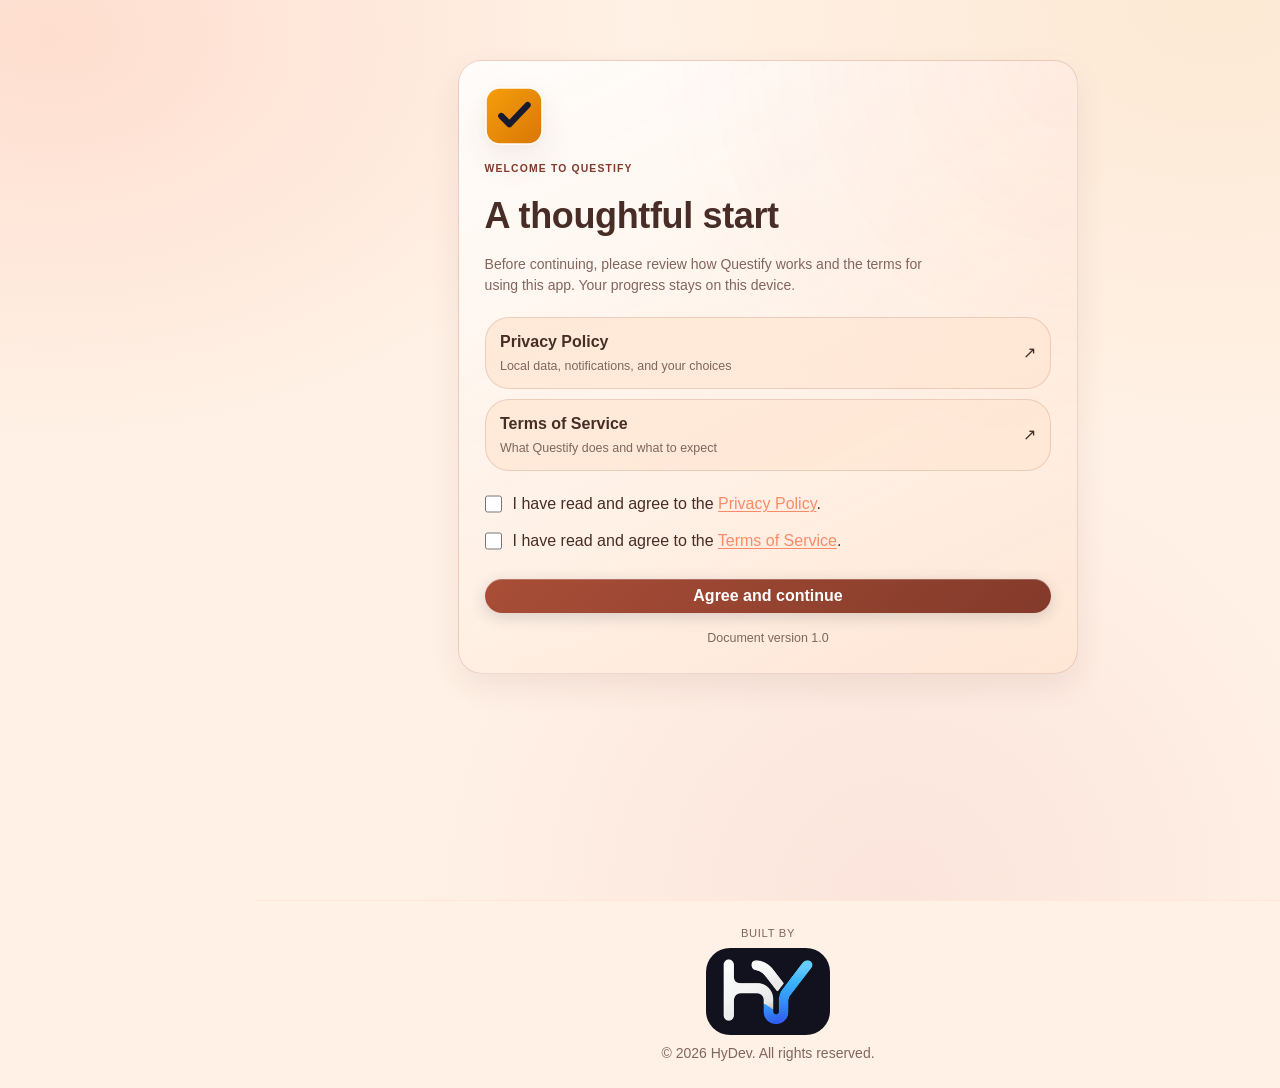
==== commit 2f238ed9: "feat: expand habit and sticky note workflows Add backward-compatible habit categories, synchronized " ====
--- a/index.html
+++ b/index.html
@@ -1,5 +1,5 @@
 <!DOCTYPE html>
-<html lang="en" data-theme="ocean">
+<html lang="en" data-theme="sunset">
 <head>
   <meta charset="UTF-8">
   <meta name="viewport" content="width=device-width, initial-scale=1.0">
@@ -36,7 +36,7 @@
   <link rel="icon" type="image/png" sizes="32x32" href="favicon-32.png">
   <link rel="icon" type="image/png" sizes="64x64" href="favicon.png">
   <link rel="apple-touch-icon" href="apple-touch-icon.png">
-  <meta name="theme-color" content="#071b2c">
+  <meta name="theme-color" content="#fff1e6">
   <meta name="apple-mobile-web-app-capable" content="yes">
   <meta name="apple-mobile-web-app-status-bar-style" content="default">
   <meta name="apple-mobile-web-app-title" content="Questify">
@@ -86,9 +86,9 @@
             <img src="logo.svg" alt="" class="app-header__icon" width="28" height="28">
             <span class="nav-label">Questify</span>
           </h1>
-          <button type="button" class="sidebar-collapse-btn" id="sidebar-collapse-btn" aria-label="Collapse navigation" aria-expanded="true" title="Collapse navigation">‹</button>
         </div>
-        <nav class="app-nav" aria-label="Main navigation">
+        <button type="button" class="sidebar-collapse-btn" id="sidebar-collapse-btn" aria-controls="main-nav" aria-label="Collapse navigation" aria-expanded="true" title="Collapse navigation">‹</button>
+        <nav class="app-nav" id="main-nav" aria-label="Main navigation">
           <div class="app-nav-primary" aria-label="Primary destinations">
             <div class="app-nav-section" aria-label="Workspace">
               <span class="app-nav-section__label nav-label">Workspace</span>
@@ -103,6 +103,7 @@
               <div class="app-nav-section app-nav-section--more" aria-label="Progress">
                 <span class="app-nav-section__label nav-label">Progress</span>
                 <button class="app-nav__btn" data-view="badges" aria-label="Badges" title="Badges"><span class="nav-icon" aria-hidden="true">✦</span><span class="nav-label">Badges</span></button>
+                <button class="app-nav__btn" data-view="notes" aria-label="Sticky Notes" title="Sticky Notes"><span class="nav-icon" aria-hidden="true">▤</span><span class="nav-label">Sticky Notes</span></button>
               </div>
               <div class="app-nav-section app-nav-section--more" aria-label="Account">
                 <span class="app-nav-section__label nav-label">Account</span>
@@ -140,6 +141,8 @@
       <!-- Dynamic content will render here via JS -->
     </main>
 
+    <div id="questify-floating-widgets" aria-live="polite"></div>
+
     <footer class="app-footer">
       <div class="container app-footer__inner">
         <div class="app-footer__brand">
--- a/style.css
+++ b/style.css
@@ -27,6 +27,672 @@
 @media (min-width: 768px) {
   .login-card h1 {
     font-size: 44px; /* Fix #1: desktop, within 44-56px, kept at the low end so it still fits 2 lines at the card's width */
+  }
+}
+
+.lockin-panel__header-tools {
+  display: flex;
+  align-items: center;
+  justify-content: flex-end;
+  gap: var(--space-sm);
+}
+
+.lockin-sticky-note {
+  width: min(100%, 520px);
+  margin: var(--space-lg) auto 0;
+  padding: 0.9rem 1rem 0.8rem;
+  color: var(--lockin-note-ink, #302817);
+  border: 1px solid color-mix(in srgb, var(--lockin-note-ink, #302817) 14%, transparent);
+  border-radius: 5px 5px 14px 5px;
+  background: var(--lockin-note-color, #fff1a8);
+  box-shadow: 0 7px 18px rgba(35, 29, 13, 0.12), inset 0 1px rgba(255, 255, 255, 0.4);
+  text-align: left;
+  transform: rotate(-0.25deg);
+}
+
+.lockin-sticky-note__top,
+.lockin-sticky-note__tools,
+.lockin-sticky-note__swatches {
+  display: flex;
+  align-items: center;
+}
+
+.lockin-sticky-note__top,
+.lockin-sticky-note__tools {
+  justify-content: space-between;
+  gap: 0.75rem;
+}
+
+.lockin-sticky-note__top label {
+  font-size: 0.78rem;
+  font-weight: 800;
+}
+
+.lockin-sticky-note__top span {
+  font-size: 0.65rem;
+  opacity: 0.72;
+}
+
+.lockin-sticky-note textarea {
+  display: block;
+  width: 100%;
+  min-height: 4.25rem;
+  margin: 0.45rem 0 0.6rem;
+  padding: 0;
+  resize: vertical;
+  color: var(--lockin-note-ink, #302817);
+  border: 0;
+  outline: 0;
+  background: transparent;
+  font: inherit;
+  font-size: 0.9rem;
+  line-height: 1.45;
+}
+
+.lockin-sticky-note textarea::placeholder {
+  color: var(--lockin-note-ink, #302817);
+  opacity: 0.58;
+}
+
+.lockin-sticky-note textarea:focus-visible {
+  outline: 2px solid color-mix(in srgb, var(--lockin-note-ink, #302817) 45%, transparent);
+  outline-offset: 4px;
+}
+
+.lockin-sticky-note__swatches {
+  gap: 0.38rem;
+}
+
+.lockin-note-swatch {
+  width: 20px;
+  height: 20px;
+  padding: 0;
+  border: 2px solid rgba(48, 40, 23, 0.22);
+  border-radius: 50%;
+  background: var(--swatch-color);
+  cursor: pointer;
+}
+
+.lockin-note-swatch.is-selected {
+  outline: 2px solid var(--lockin-note-ink, #302817);
+  outline-offset: 2px;
+}
+
+.lockin-sticky-note__custom {
+  display: inline-flex;
+  align-items: center;
+  gap: 0.35rem;
+  font-size: 0.68rem;
+  font-weight: 700;
+}
+
+.lockin-sticky-note__custom input {
+  width: 27px;
+  height: 27px;
+  padding: 2px;
+  border: 1px solid rgba(48, 40, 23, 0.24);
+  border-radius: 7px;
+  background: transparent;
+  cursor: pointer;
+}
+
+.lockin-focus-window {
+  display: grid;
+  gap: var(--space-md);
+  width: min(100%, 520px);
+  margin-inline: auto;
+}
+
+.lockin-focus-window__header,
+.lockin-focus-window__brand {
+  display: flex;
+  align-items: center;
+}
+
+.lockin-focus-window__header {
+  justify-content: space-between;
+  gap: var(--space-sm);
+}
+
+.lockin-focus-window__brand {
+  gap: 0.65rem;
+}
+
+.lockin-focus-window__brand p,
+.lockin-focus-window__brand h1 {
+  margin: 0;
+}
+
+.lockin-focus-window__brand h1 {
+  font-size: 1.05rem;
+}
+
+.lockin-focus-window__brand .dashboard-section__eyebrow {
+  font-size: 0.58rem;
+}
+
+.lockin-focus-window__pip {
+  display: grid;
+  justify-items: center;
+  gap: 0.35rem;
+  text-align: center;
+}
+
+.lockin-focus-window__pip p {
+  margin: 0;
+  font-size: 0.72rem;
+}
+
+.lockin-pip-host {
+  min-width: 280px;
+  color: var(--color-text);
+  background: var(--color-bg);
+}
+
+.lockin-pip {
+  display: grid;
+  gap: 0.45rem;
+  padding: 0.8rem;
+}
+
+.lockin-pip .dashboard-section__eyebrow {
+  margin: 0;
+  font-size: 0.58rem;
+}
+
+.lockin-pip > strong {
+  overflow: hidden;
+  font-size: 0.9rem;
+  text-overflow: ellipsis;
+  white-space: nowrap;
+}
+
+.lockin-pip__timer {
+  font-size: 1.35rem;
+  font-variant-numeric: tabular-nums;
+  font-weight: 800;
+}
+
+.lockin-pip__track {
+  height: 5px;
+  overflow: hidden;
+  border-radius: 999px;
+  background: var(--color-surface-alt);
+}
+
+.lockin-pip__track span {
+  display: block;
+  width: 0;
+  height: 100%;
+  border-radius: inherit;
+  background: var(--color-focus);
+  transition: width 800ms linear;
+}
+
+.lockin-pip__note {
+  display: -webkit-box;
+  overflow: hidden;
+  margin: 0;
+  color: var(--color-text-muted);
+  font-size: 0.68rem;
+  -webkit-box-orient: vertical;
+  -webkit-line-clamp: 2;
+}
+
+.sticky-note-pip-host {
+  min-width: 280px;
+  min-height: 100vh;
+  margin: 0;
+  padding: 0;
+  color: var(--lockin-note-ink, #302817);
+  background: var(--lockin-note-color, #fff1a8);
+}
+
+.sticky-note-pip {
+  display: grid;
+  min-height: 100vh;
+  box-sizing: border-box;
+  grid-template-rows: auto minmax(0, 1fr) auto;
+  gap: 0.6rem;
+  padding: 0.8rem;
+}
+
+.sticky-note-pip header {
+  display: flex;
+  align-items: center;
+  justify-content: space-between;
+  gap: 0.5rem;
+}
+
+.sticky-note-pip header strong {
+  overflow: hidden;
+  text-overflow: ellipsis;
+  white-space: nowrap;
+}
+
+.sticky-note-pip button {
+  width: 2rem;
+  height: 2rem;
+  border: 1px solid color-mix(in srgb, var(--lockin-note-ink, #302817) 22%, transparent);
+  border-radius: 50%;
+  color: inherit;
+  background: color-mix(in srgb, var(--lockin-note-color, #fff1a8) 78%, white);
+  cursor: pointer;
+}
+
+.sticky-note-pip textarea {
+  width: 100%;
+  min-height: 8rem;
+  box-sizing: border-box;
+  resize: none;
+  border: 1px solid color-mix(in srgb, var(--lockin-note-ink, #302817) 20%, transparent);
+  border-radius: 0.6rem;
+  padding: 0.65rem;
+  color: inherit;
+  background: color-mix(in srgb, var(--lockin-note-color, #fff1a8) 82%, white);
+  font: inherit;
+  line-height: 1.45;
+}
+
+.sticky-note-pip p {
+  margin: 0;
+  font-size: 0.68rem;
+  opacity: 0.75;
+}
+
+@media (min-width: 768px) and (max-width: 1100px) {
+  .add-habit-form {
+    grid-template-columns: repeat(2, minmax(0, 1fr));
+  }
+
+  .add-habit-form .btn {
+    grid-column: 1 / -1;
+  }
+
+  .habit-edit-form {
+    grid-template-columns: repeat(2, minmax(0, 1fr));
+  }
+}
+
+body.is-lockin-focus-window {
+  min-width: 0;
+  min-height: 100dvh;
+}
+
+body.is-lockin-focus-window #pull-refresh-indicator,
+body.is-lockin-focus-window .app-header,
+body.is-lockin-focus-window .app-nav,
+body.is-lockin-focus-window .app-footer,
+body.is-lockin-focus-window .app-main > .view-heading,
+body.is-lockin-focus-window .app-main > #add-challenge-form,
+body.is-lockin-focus-window .app-main > #add-challenge-error,
+body.is-lockin-focus-window .app-main > #add-challenge-counter,
+body.is-lockin-focus-window .app-main > .filter-bar,
+body.is-lockin-focus-window .app-main > #challenge-list {
+  display: none;
+}
+
+body.is-lockin-focus-window #app {
+  min-height: 100dvh;
+}
+
+body.is-lockin-focus-window .app-main {
+  width: 100%;
+  max-width: 580px;
+  margin: auto;
+  padding: clamp(0.8rem, 3vw, 1.4rem);
+}
+
+body.is-lockin-focus-window .lockin-open-window-btn {
+  display: none;
+}
+
+body.is-lockin-focus-window .lockin-panel--active {
+  width: 100%;
+  padding: clamp(0.9rem, 3vw, 1.5rem);
+}
+
+body.is-lockin-focus-window .lockin-focus-clock {
+  width: clamp(150px, 42vw, 208px);
+  margin-block: 0.7rem;
+}
+
+body.is-lockin-focus-window .lockin-panel__actions button {
+  min-height: 40px;
+}
+
+@media (max-width: 767px) {
+  .pull-refresh-indicator {
+    grid-template-columns: 24px auto;
+    gap: 0.35rem;
+    padding: 3px 9px 3px 3px;
+    box-shadow: 0 4px 12px rgba(0, 0, 0, 0.15);
+  }
+
+  .pull-refresh-indicator__mark {
+    width: 24px;
+    height: 24px;
+  }
+
+  .pull-refresh-indicator span {
+    font-size: 0.66rem;
+  }
+
+  .lockin-panel__header-tools {
+    flex-wrap: wrap;
+  }
+
+  .lockin-open-window-btn {
+    font-size: 0.68rem;
+  }
+
+  body.is-lockin-focus-window .app-main {
+    padding-bottom: max(1rem, env(safe-area-inset-bottom));
+  }
+
+  body.is-lockin-focus-window .lockin-focus-clock {
+    width: clamp(145px, 44vw, 188px);
+  }
+}
+
+.lockin-note-actions {
+  display: flex;
+  flex-wrap: wrap;
+  gap: 0.45rem;
+  margin-top: 0.65rem;
+}
+
+.lockin-note-hint {
+  margin: 0.55rem 0 0;
+  color: color-mix(in srgb, var(--lockin-note-ink, #302817) 72%, transparent);
+  font-size: 0.68rem;
+}
+
+.sticky-notes-page {
+  display: grid;
+  gap: var(--space-lg);
+}
+
+.sticky-notes-heading {
+  display: flex;
+  align-items: flex-end;
+  justify-content: space-between;
+  gap: var(--space-md);
+}
+
+.sticky-notes-heading h1 {
+  margin: 0.1rem 0 0.35rem;
+}
+
+.sticky-notes-heading p:last-child {
+  max-width: 42rem;
+  margin: 0;
+}
+
+.sticky-notes-grid {
+  display: grid;
+  grid-template-columns: repeat(auto-fit, minmax(min(100%, 270px), 1fr));
+  align-items: start;
+  gap: clamp(0.8rem, 2vw, 1.15rem);
+}
+
+.sticky-note-card {
+  display: grid;
+  min-width: 0;
+  gap: 0.65rem;
+  padding: 1rem;
+  color: var(--lockin-note-ink, #302817);
+  border: 1px solid color-mix(in srgb, var(--lockin-note-ink, #302817) 16%, transparent);
+  border-radius: 6px 6px 18px 6px;
+  background: var(--lockin-note-color, #fff1a8);
+  box-shadow: 0 9px 22px rgba(35, 29, 13, 0.12), inset 0 1px rgba(255, 255, 255, 0.4);
+  transition: transform 160ms ease, box-shadow 160ms ease;
+}
+
+.sticky-note-card:hover {
+  transform: translateY(-2px);
+  box-shadow: 0 13px 28px rgba(35, 29, 13, 0.16), inset 0 1px rgba(255, 255, 255, 0.4);
+}
+
+.sticky-note-card.is-pinned {
+  outline: 2px solid color-mix(in srgb, var(--color-primary-light) 75%, transparent);
+  outline-offset: 3px;
+}
+
+.sticky-note-card__header,
+.sticky-note-card__actions,
+.sticky-note-card__colors {
+  display: flex;
+  align-items: center;
+  flex-wrap: wrap;
+  gap: 0.45rem;
+}
+
+.sticky-note-card__header {
+  justify-content: space-between;
+  color: color-mix(in srgb, var(--lockin-note-ink, #302817) 72%, transparent);
+  font-size: 0.68rem;
+}
+
+.sticky-note-card__pin-indicator {
+  font-weight: 750;
+}
+
+.sticky-note-card__title {
+  width: 100%;
+  min-width: 0;
+  padding: 0.2rem 0;
+  color: var(--lockin-note-ink, #302817);
+  border: 0;
+  border-bottom: 1px solid color-mix(in srgb, var(--lockin-note-ink, #302817) 18%, transparent);
+  border-radius: 0;
+  background: transparent;
+  font-size: 1rem;
+  font-weight: 800;
+}
+
+.sticky-note-card textarea {
+  width: 100%;
+  min-height: 7rem;
+  padding: 0.2rem 0;
+  resize: vertical;
+  color: var(--lockin-note-ink, #302817);
+  border: 0;
+  outline: 0;
+  background: transparent;
+  font: inherit;
+  line-height: 1.5;
+}
+
+.sticky-note-card input::placeholder,
+.sticky-note-card textarea::placeholder {
+  color: var(--lockin-note-ink, #302817);
+  opacity: 0.55;
+}
+
+.sticky-note-card :is(input, textarea):focus-visible {
+  outline: 2px solid color-mix(in srgb, var(--lockin-note-ink, #302817) 42%, transparent);
+  outline-offset: 3px;
+}
+
+.sticky-note-card__colors {
+  padding-top: 0.3rem;
+  border-top: 1px solid color-mix(in srgb, var(--lockin-note-ink, #302817) 15%, transparent);
+}
+
+.sticky-note-card__actions {
+  padding-top: 0.3rem;
+}
+
+.sticky-note-card__confirm {
+  width: 100%;
+  font-size: 0.76rem;
+  font-weight: 700;
+}
+
+.sticky-note-card .btn-secondary,
+.sticky-note-card .btn-delete {
+  color: var(--lockin-note-ink, #302817);
+  border-color: color-mix(in srgb, var(--lockin-note-ink, #302817) 24%, transparent);
+  background: color-mix(in srgb, var(--lockin-note-color, #fff1a8) 76%, white);
+}
+
+.sticky-notes-empty {
+  display: grid;
+  justify-items: center;
+  gap: 0.7rem;
+  max-width: 34rem;
+  margin: 1rem auto;
+  padding: clamp(1.5rem, 5vw, 3rem);
+  text-align: center;
+}
+
+.sticky-notes-empty h2,
+.sticky-notes-empty p {
+  margin: 0;
+}
+
+.sticky-notes-empty__icon {
+  display: grid;
+  width: 3.2rem;
+  aspect-ratio: 1;
+  place-items: center;
+  color: var(--color-primary-light);
+  border: 1px solid var(--color-border-glass);
+  border-radius: 1rem;
+  background: var(--color-surface-alt);
+  font-size: 1.5rem;
+}
+
+#questify-floating-widgets {
+  position: fixed;
+  inset: 0;
+  z-index: 850;
+  overflow: visible;
+  pointer-events: none;
+}
+
+.floating-widget {
+  position: fixed;
+  z-index: 1;
+  width: min(280px, calc(100vw - 20px));
+  padding: 0.7rem 0.8rem;
+  color: var(--color-text);
+  border: 1px solid var(--color-border-glass);
+  border-radius: 14px;
+  background: color-mix(in srgb, var(--color-surface-solid) 94%, transparent);
+  box-shadow: 0 14px 36px rgba(0, 0, 0, 0.22), inset 0 1px rgba(255, 255, 255, 0.1);
+  backdrop-filter: blur(18px) saturate(135%);
+  -webkit-backdrop-filter: blur(18px) saturate(135%);
+  pointer-events: auto;
+  touch-action: manipulation;
+}
+
+.floating-widget--note {
+  color: var(--lockin-note-ink, #302817);
+  border-color: color-mix(in srgb, var(--lockin-note-ink, #302817) 16%, transparent);
+  border-radius: 5px 5px 15px 5px;
+  background: var(--lockin-note-color, #fff1a8);
+}
+
+.floating-widget__header {
+  display: flex;
+  align-items: center;
+  justify-content: space-between;
+  gap: 0.5rem;
+  min-height: 2rem;
+  cursor: grab;
+  touch-action: none;
+  user-select: none;
+}
+
+.floating-widget__header:active {
+  cursor: grabbing;
+}
+
+.floating-widget__header strong {
+  overflow: hidden;
+  font-size: 0.78rem;
+  text-overflow: ellipsis;
+  white-space: nowrap;
+}
+
+.floating-widget__close {
+  display: grid;
+  width: 1.75rem;
+  height: 1.75rem;
+  flex: 0 0 auto;
+  place-items: center;
+  color: inherit;
+  border: 1px solid currentColor;
+  border-radius: 50%;
+  background: transparent;
+  font-size: 1.1rem;
+  line-height: 1;
+  cursor: pointer;
+}
+
+.floating-widget__timer {
+  margin: 0.25rem 0 0.5rem;
+  font-size: 1.4rem;
+  font-weight: 800;
+  font-variant-numeric: tabular-nums;
+  text-align: center;
+}
+
+.floating-widget__actions {
+  display: flex;
+  justify-content: center;
+  gap: 0.45rem;
+}
+
+.floating-widget--note textarea {
+  display: block;
+  width: 100%;
+  min-height: 5rem;
+  max-height: 38vh;
+  margin-top: 0.35rem;
+  padding: 0.25rem;
+  resize: vertical;
+  color: inherit;
+  border: 1px solid color-mix(in srgb, var(--lockin-note-ink, #302817) 18%, transparent);
+  border-radius: 6px;
+  background: color-mix(in srgb, var(--lockin-note-color, #fff1a8) 72%, white);
+  font: inherit;
+  font-size: 0.82rem;
+  line-height: 1.45;
+}
+
+.floating-widget--note .floating-widget__actions .btn-secondary {
+  margin-top: 0.45rem;
+  color: inherit;
+  border-color: color-mix(in srgb, var(--lockin-note-ink, #302817) 24%, transparent);
+  background: color-mix(in srgb, var(--lockin-note-color, #fff1a8) 76%, white);
+}
+
+@media (max-width: 767px) {
+  .sticky-notes-heading {
+    align-items: flex-start;
+  }
+
+  .sticky-notes-heading .btn {
+    flex: 0 0 auto;
+    padding-inline: 0.75rem;
+    font-size: 0.82rem;
+  }
+
+  #questify-floating-widgets {
+    z-index: 850;
+  }
+
+  .floating-widget {
+    width: min(250px, calc(100vw - 20px));
+  }
+}
+
+@media (prefers-reduced-motion: reduce) {
+  .sticky-note-card {
+    transition: none;
   }
 }
 
@@ -692,7 +1358,7 @@
   }
 }
 
-@media (max-width: 767px) {
+@media (min-width: 768px) {
   body.nav-layout-sidebar .app-header {
     position: fixed;
     inset: 0 auto 0 0;
@@ -4219,6 +4885,11 @@
     font-weight: 650;
   }
 
+  .habit-week-table__habit .habit-category-tag {
+    display: inline-block;
+    margin-top: 0.2rem;
+  }
+
   .habit-week-table__habit span {
     display: block;
     overflow: hidden;
@@ -4342,6 +5013,19 @@
   .habit-daily-row__title {
     font-size: 0.9rem;
     font-weight: 600;
+  }
+
+  .habit-daily-row__identity {
+    display: grid;
+    justify-items: start;
+    gap: 0.2rem;
+    min-width: 0;
+  }
+
+  .habit-category-tag {
+    margin-top: 0;
+    padding: 0.12rem 0.45rem;
+    font-size: 0.65rem;
   }
 
   .habit-daily-row.is-complete .habit-daily-row__title {
@@ -6173,7 +6857,7 @@
 
 .add-habit-form {
   display: grid;
-  grid-template-columns: minmax(0, 1.1fr) minmax(0, 1fr) minmax(130px, 0.75fr) auto;
+  grid-template-columns: minmax(0, 1.1fr) minmax(0, 1fr) minmax(130px, 0.75fr) minmax(130px, 0.8fr) auto;
   align-items: end;
   gap: 0.65rem;
 }
@@ -6225,7 +6909,7 @@
 .habit-edit-form {
   display: grid;
   grid-column: 1 / -1;
-  grid-template-columns: repeat(3, minmax(0, 1fr));
+  grid-template-columns: repeat(4, minmax(0, 1fr));
   gap: 0.7rem;
   padding: 0.9rem;
   background: var(--color-surface-alt);
@@ -6840,6 +7524,252 @@
   }
 }
 
+@media (max-width: 767px) {
+  body.nav-layout-bottom .app-nav-primary .app-nav__btn,
+  body.nav-layout-bottom .app-nav-secondary .app-nav__more-toggle {
+    align-items: center;
+    justify-content: center;
+    flex-direction: column;
+    text-align: center;
+    line-height: 1.1;
+  }
+
+  body.nav-layout-sidebar .app-header {
+    position: sticky;
+    inset: auto;
+    z-index: 700;
+    width: 100%;
+    height: auto;
+    padding: 0;
+    overflow: visible;
+    border: 0;
+    border-bottom: 1px solid var(--color-border-glass);
+    border-radius: 0;
+    backdrop-filter: none;
+    -webkit-backdrop-filter: none;
+  }
+
+  body.nav-layout-sidebar .app-header__inner {
+    display: grid;
+    grid-template-columns: minmax(0, 1fr) auto;
+    align-items: center;
+    width: 100%;
+    max-width: none;
+    min-height: 3.75rem;
+    margin: 0;
+    padding: 0.45rem 0.85rem;
+  }
+
+  body.nav-layout-sidebar .app-sidebar-heading {
+    display: flex;
+    align-items: center;
+    justify-content: flex-start;
+    gap: 0.75rem;
+    min-width: 0;
+  }
+
+  body.nav-layout-sidebar .sidebar-collapse-btn {
+    display: grid;
+    place-items: center;
+    width: 40px;
+    height: 40px;
+    flex: 0 0 auto;
+    padding: 0;
+    color: var(--color-text);
+    background: var(--color-surface-alt);
+    border: 1px solid var(--color-border-glass);
+    border-radius: 12px;
+    font-size: 1.2rem;
+    line-height: 1;
+    cursor: pointer;
+  }
+
+  body.nav-layout-sidebar .app-header__logo {
+    display: flex;
+    align-items: center;
+    gap: 0.5rem;
+    min-width: 0;
+    margin: 0;
+    font-size: 1.05rem;
+  }
+
+  body.nav-layout-sidebar .app-header__logo .nav-label {
+    display: block;
+  }
+
+  body.nav-layout-sidebar .notif-bell-wrapper {
+    grid-column: 2;
+    grid-row: 1;
+    justify-self: end;
+    margin: 0;
+  }
+
+  body.nav-layout-sidebar .app-nav {
+    position: fixed;
+    inset: 3.75rem auto 0 0;
+    z-index: 701;
+    display: grid;
+    grid-template-columns: minmax(0, 1fr);
+    align-content: start;
+    gap: 1rem;
+    width: min(280px, 86vw);
+    height: calc(100dvh - 3.75rem);
+    min-width: 0;
+    padding: 1rem 0.85rem calc(1rem + env(safe-area-inset-bottom));
+    overflow-x: hidden;
+    overflow-y: auto;
+    border: 0;
+    border-right: 1px solid var(--color-border-glass);
+    border-radius: 0;
+    background: var(--color-surface-solid);
+    box-shadow: 16px 0 36px rgba(0, 0, 0, 0.22);
+    transform: translateX(-105%);
+    visibility: hidden;
+    transition: transform 200ms ease, visibility 200ms ease;
+  }
+
+  body.nav-layout-sidebar.is-mobile-nav-open::before {
+    position: fixed;
+    inset: 3.75rem 0 0;
+    z-index: 650;
+    background: rgba(3, 12, 20, 0.56);
+    content: "";
+  }
+
+  body.nav-layout-sidebar.is-mobile-nav-open .app-nav {
+    transform: translateX(0);
+    visibility: visible;
+  }
+
+  body.nav-layout-sidebar .app-nav-primary {
+    display: grid;
+    flex: none;
+    align-items: stretch;
+    gap: 0.8rem;
+    width: 100%;
+    min-width: 0;
+    padding: 0;
+    border: 0;
+    border-radius: 0;
+    background: transparent;
+    box-shadow: none;
+  }
+
+  body.nav-layout-sidebar .app-nav-primary .app-nav-section {
+    display: grid;
+    gap: 0.3rem;
+  }
+
+  body.nav-layout-sidebar .app-nav-section__label {
+    display: block;
+    padding: 0 0.7rem 0.25rem;
+  }
+
+  body.nav-layout-sidebar .app-nav-primary .app-nav__btn,
+  body.nav-layout-sidebar .app-nav-secondary .app-nav__btn {
+    display: flex;
+    align-items: center;
+    justify-content: flex-start;
+    flex: none;
+    flex-direction: row;
+    gap: 0.75rem;
+    width: 100%;
+    min-width: 0;
+    min-height: 46px;
+    padding: 0.65rem 0.75rem;
+    overflow: visible;
+    border-radius: 11px;
+    font-size: 0.88rem;
+    line-height: 1.25;
+    text-align: left;
+  }
+
+  body.nav-layout-sidebar .app-nav-primary .app-nav__btn.is-active {
+    min-height: 46px;
+    transform: none;
+    color: var(--color-on-primary);
+    border-color: color-mix(in srgb, var(--color-primary-light) 38%, transparent);
+    background: color-mix(in srgb, var(--color-primary) 82%, var(--color-surface-solid));
+    box-shadow: inset 0 1px 0 rgba(255, 255, 255, 0.1);
+  }
+
+  body.nav-layout-sidebar .app-nav__btn .nav-icon {
+    display: grid;
+    width: 1.35rem;
+    height: 1.35rem;
+    flex: 0 0 1.35rem;
+    place-items: center;
+    font-size: 1.1rem;
+    line-height: 1;
+  }
+
+  body.nav-layout-sidebar .app-nav__btn .nav-label {
+    display: block;
+    max-width: 100%;
+    overflow: visible;
+    font-size: inherit;
+    text-overflow: clip;
+    white-space: normal;
+  }
+
+  body.nav-layout-sidebar .app-nav-secondary {
+    position: relative;
+    display: grid;
+    flex: none;
+    align-items: stretch;
+    gap: 0.75rem;
+    width: 100%;
+    min-width: 0;
+    padding: 0.75rem;
+    border: 1px solid color-mix(in srgb, #f59e0b 38%, var(--color-border-glass));
+    border-radius: 14px 24px 14px 24px;
+    background:
+      radial-gradient(ellipse at 100% 0, rgba(245, 158, 11, 0.16), transparent 58%),
+      color-mix(in srgb, var(--color-surface-solid) 94%, transparent);
+    box-shadow: inset 0 1px 0 rgba(255, 255, 255, 0.08);
+  }
+
+  body.nav-layout-sidebar .app-nav-secondary.is-expanded {
+    padding-block: 0.75rem;
+  }
+
+  body.nav-layout-sidebar .app-nav-secondary .app-nav-more-menu {
+    position: static;
+    display: grid;
+    grid-template-columns: minmax(0, 1fr);
+    gap: 0.3rem;
+    min-width: 0;
+    padding: 0;
+    border: 0;
+    border-radius: 0;
+    background: transparent;
+    box-shadow: none;
+  }
+
+  body.nav-layout-sidebar .app-nav-secondary .app-nav-section {
+    display: grid;
+    gap: 0.3rem;
+  }
+
+  body.nav-layout-sidebar .app-nav-secondary .app-nav__more-toggle {
+    display: none;
+  }
+
+  body.nav-layout-sidebar .app-main {
+    width: 100%;
+    max-width: none;
+    min-height: 0;
+    margin: 0;
+    padding: 1.15rem 0.8rem 1.5rem;
+  }
+
+  body.nav-layout-sidebar .app-footer {
+    width: 100%;
+    margin: 0;
+    padding-bottom: env(safe-area-inset-bottom);
+  }
+}
+
 .calendar-month-insights {
   display: grid;
   gap: 1rem;
@@ -7037,25 +7967,26 @@
 
 .pull-refresh-indicator {
   position: fixed;
-  top: calc(env(safe-area-inset-top) + 10px);
+  top: calc(env(safe-area-inset-top) + 72px);
   left: 50%;
-  z-index: 1200;
+  z-index: 599;
   display: grid;
-  grid-template-columns: 46px auto;
+  grid-template-columns: 26px auto;
   align-items: center;
-  gap: 0.6rem;
-  min-width: 166px;
-  padding: 0.5rem 0.85rem 0.5rem 0.55rem;
+  gap: 0.42rem;
+  width: max-content;
+  max-width: calc(100vw - 24px);
+  padding: 4px 10px 4px 4px;
   color: var(--color-text);
   border: 1px solid var(--color-border-glass);
   border-radius: 999px;
-  background: color-mix(in srgb, var(--color-surface-solid) 92%, transparent);
-  box-shadow: 0 10px 28px rgba(0, 0, 0, 0.22), inset 0 1px 0 rgba(255, 255, 255, 0.1);
-  backdrop-filter: blur(20px) saturate(145%);
-  -webkit-backdrop-filter: blur(20px) saturate(145%);
+  background: color-mix(in srgb, var(--color-surface-solid) 96%, transparent);
+  box-shadow: 0 5px 16px rgba(0, 0, 0, 0.16), inset 0 1px 0 rgba(255, 255, 255, 0.12);
+  backdrop-filter: blur(14px) saturate(135%);
+  -webkit-backdrop-filter: blur(14px) saturate(135%);
   opacity: 0;
   pointer-events: none;
-  transform: translate(-50%, calc(-100% - 12px));
+  transform: translate(-50%, -100%);
   transition: transform 120ms ease-out, opacity 120ms ease-out;
   will-change: transform, opacity;
 }
@@ -7063,26 +7994,34 @@
 .pull-refresh-indicator.is-pulling,
 .pull-refresh-indicator.is-refreshing {
   opacity: 1;
-  transform: translate(-50%, calc(-100% - 12px + var(--pull-distance, 0px)));
+  transform: translate(-50%, calc(-100% + var(--indicator-offset, 0px)));
+}
+
+.pull-refresh-indicator.is-pulling {
+  transition: none;
 }
 
 .pull-refresh-indicator.is-ready .pull-refresh-indicator__ring {
   stroke: var(--color-primary);
-  stroke-width: 2.5;
+  stroke-width: 3;
 }
 
 .pull-refresh-indicator.is-ready span {
   color: var(--color-primary-light);
 }
 
+.pull-refresh-indicator.is-ready .pull-refresh-indicator__logo {
+  transform: scale(1.04);
+}
+
 .pull-refresh-indicator.is-refreshing {
   transform: translate(-50%, 0);
 }
 
 .pull-refresh-indicator__mark {
   display: block;
-  width: 46px;
-  height: 46px;
+  width: 26px;
+  height: 26px;
   overflow: visible;
 }
 
@@ -7091,9 +8030,10 @@
   stroke: var(--color-primary-light);
   stroke-width: 2;
   stroke-linecap: round;
-  stroke-dasharray: 52 130;
+  stroke-dasharray: 0 182;
   transform: rotate(-90deg);
   transform-origin: center;
+  transition: stroke-dasharray 70ms linear, stroke 160ms ease;
 }
 
 .pull-refresh-indicator__tile {
@@ -7115,18 +8055,16 @@
   animation: questify-refresh-rotate 1.15s linear infinite;
 }
 
-.pull-refresh-indicator.is-pulling .pull-refresh-indicator__logo,
+.pull-refresh-indicator.is-pulling .pull-refresh-indicator__ring {
+  animation: none;
+}
+
 .pull-refresh-indicator.is-refreshing .pull-refresh-indicator__logo {
-  animation: questify-refresh-color 1.8s ease-in-out infinite;
-}
-
-.pull-refresh-indicator.is-pulling .pull-refresh-indicator__check,
-.pull-refresh-indicator.is-refreshing .pull-refresh-indicator__check {
-  animation: questify-refresh-check 1.2s ease-in-out infinite;
+  animation: questify-refresh-pulse 1.4s ease-in-out infinite;
 }
 
 .pull-refresh-indicator span {
-  font-size: 0.77rem;
+  font-size: 0.7rem;
   font-weight: 700;
   white-space: nowrap;
 }
@@ -7135,13 +8073,8 @@
   to { transform: rotate(270deg); }
 }
 
-@keyframes questify-refresh-color {
-  50% { filter: hue-rotate(100deg) saturate(1.15); }
-}
-
-@keyframes questify-refresh-check {
-  0%, 100% { stroke-dashoffset: 42; }
-  50% { stroke-dashoffset: 0; }
+@keyframes questify-refresh-pulse {
+  50% { transform: scale(0.9); }
 }
 
 @media (prefers-reduced-motion: reduce) {
@@ -7154,10 +8087,7 @@
 
   .pull-refresh-indicator.is-pulling .pull-refresh-indicator__ring,
   .pull-refresh-indicator.is-refreshing .pull-refresh-indicator__ring,
-  .pull-refresh-indicator.is-pulling .pull-refresh-indicator__logo,
-  .pull-refresh-indicator.is-refreshing .pull-refresh-indicator__logo,
-  .pull-refresh-indicator.is-pulling .pull-refresh-indicator__check,
-  .pull-refresh-indicator.is-refreshing .pull-refresh-indicator__check {
+  .pull-refresh-indicator.is-refreshing .pull-refresh-indicator__logo {
     animation: none;
   }
 }
@@ -7249,3 +8179,181 @@
     font-size: 0.68rem;
   }
 }
+
+@media (max-width: 767px) {
+  body.nav-layout-bottom .app-header,
+  body.nav-layout-sidebar .app-header {
+    position: fixed;
+    inset: 0 0 auto;
+    z-index: 800;
+    width: 100%;
+    height: calc(3.75rem + env(safe-area-inset-top));
+    padding: env(safe-area-inset-top) 0 0;
+    overflow: visible;
+    border: 0;
+    border-bottom: 1px solid var(--color-border-glass);
+    border-radius: 0;
+    backdrop-filter: none;
+    -webkit-backdrop-filter: none;
+    background: color-mix(in srgb, var(--color-surface-solid) 96%, transparent);
+  }
+
+  body.nav-layout-bottom .app-header__inner,
+  body.nav-layout-sidebar .app-header__inner {
+    display: grid;
+    grid-template-columns: minmax(0, 1fr) auto minmax(0, 1fr);
+    align-items: center;
+    width: 100%;
+    max-width: none;
+    height: 3.75rem;
+    min-height: 3.75rem;
+    margin: 0;
+    padding: 0 0.75rem;
+    gap: 0;
+  }
+
+  body.nav-layout-bottom .app-sidebar-heading,
+  body.nav-layout-sidebar .app-sidebar-heading {
+    display: contents;
+  }
+
+  body.nav-layout-bottom .app-header__logo,
+  body.nav-layout-sidebar .app-header__logo {
+    grid-column: 2;
+    justify-self: center;
+    display: flex;
+    align-items: center;
+    justify-content: center;
+    gap: 0.5rem;
+    min-width: 0;
+    margin: 0;
+    font-size: 1.05rem;
+  }
+
+  body.nav-layout-sidebar .sidebar-collapse-btn {
+    display: grid;
+    grid-column: 1;
+    grid-row: 1;
+    place-items: center;
+    justify-self: start;
+    width: 40px;
+    height: 40px;
+    padding: 0;
+    color: var(--color-text);
+    background: var(--color-surface-alt);
+    border: 1px solid var(--color-border-glass);
+    border-radius: 12px;
+    font-size: 1.2rem;
+    line-height: 1;
+    cursor: pointer;
+  }
+
+  body.nav-layout-bottom .sidebar-collapse-btn {
+    display: none;
+  }
+
+  body.nav-layout-bottom .notif-bell-wrapper,
+  body.nav-layout-sidebar .notif-bell-wrapper {
+    grid-column: 3;
+    grid-row: 1;
+    justify-self: end;
+    margin: 0;
+  }
+
+  body.nav-layout-bottom .app-main,
+  body.nav-layout-sidebar .app-main {
+    padding-top: calc(4.9rem + env(safe-area-inset-top));
+  }
+
+  body.nav-layout-sidebar .app-nav {
+    inset: calc(3.75rem + env(safe-area-inset-top)) auto 0 0;
+    height: calc(100dvh - 3.75rem - env(safe-area-inset-top));
+  }
+
+  body.nav-layout-sidebar.is-mobile-nav-open::before {
+    inset: calc(3.75rem + env(safe-area-inset-top)) 0 0;
+  }
+
+  body.nav-layout-bottom .notif-panel,
+  body.nav-layout-sidebar .notif-panel {
+    position: fixed;
+    inset: calc(4.3rem + env(safe-area-inset-top)) 0.75rem auto auto;
+    z-index: 900;
+    width: min(340px, calc(100vw - 1.5rem));
+    max-height: calc(100dvh - 5.2rem - env(safe-area-inset-top));
+  }
+}
+
+@media (min-width: 768px) {
+  body.nav-layout-sidebar .app-header__inner {
+    position: relative;
+  }
+
+  body.nav-layout-sidebar .app-sidebar-heading {
+    position: relative;
+    justify-content: center;
+    width: 100%;
+    padding-inline: 2.5rem;
+  }
+
+  body.nav-layout-sidebar .app-header__logo {
+    justify-content: center;
+  }
+
+  body.nav-layout-sidebar .sidebar-collapse-btn {
+    position: absolute;
+    top: 1.25rem;
+    right: 0.9rem;
+  }
+
+  body.nav-layout-sidebar.is-nav-collapsed .sidebar-collapse-btn {
+    position: static;
+    margin-inline: auto;
+  }
+
+  body.nav-layout-bottom .app-header__inner {
+    grid-template-columns: minmax(0, 1fr) auto minmax(0, 1fr);
+  }
+
+  body.nav-layout-bottom .app-header__logo {
+    grid-column: 2;
+    justify-self: center;
+  }
+
+  body.nav-layout-bottom .notif-bell-wrapper {
+    grid-column: 3;
+    justify-self: end;
+  }
+}
+
+@media (max-width: 767px) {
+  .pull-refresh-indicator {
+    grid-template-columns: 24px auto;
+    gap: 0.35rem;
+    padding: 3px 9px 3px 3px;
+    box-shadow: 0 4px 12px rgba(0, 0, 0, 0.15);
+  }
+
+  .pull-refresh-indicator__mark {
+    width: 24px;
+    height: 24px;
+  }
+
+  .pull-refresh-indicator span {
+    font-size: 0.66rem;
+  }
+}
+
+body.is-lockin-focus-window.nav-layout-bottom .app-main,
+body.is-lockin-focus-window.nav-layout-sidebar .app-main {
+  width: 100%;
+  max-width: 580px;
+  min-height: 100dvh;
+  margin: 0 auto;
+  padding: clamp(0.8rem, 3vw, 1.4rem);
+}
+
+body.is-pulling-to-refresh .app-main {
+  transform: translateY(var(--refresh-content-shift, 0px));
+  transition: none;
+}
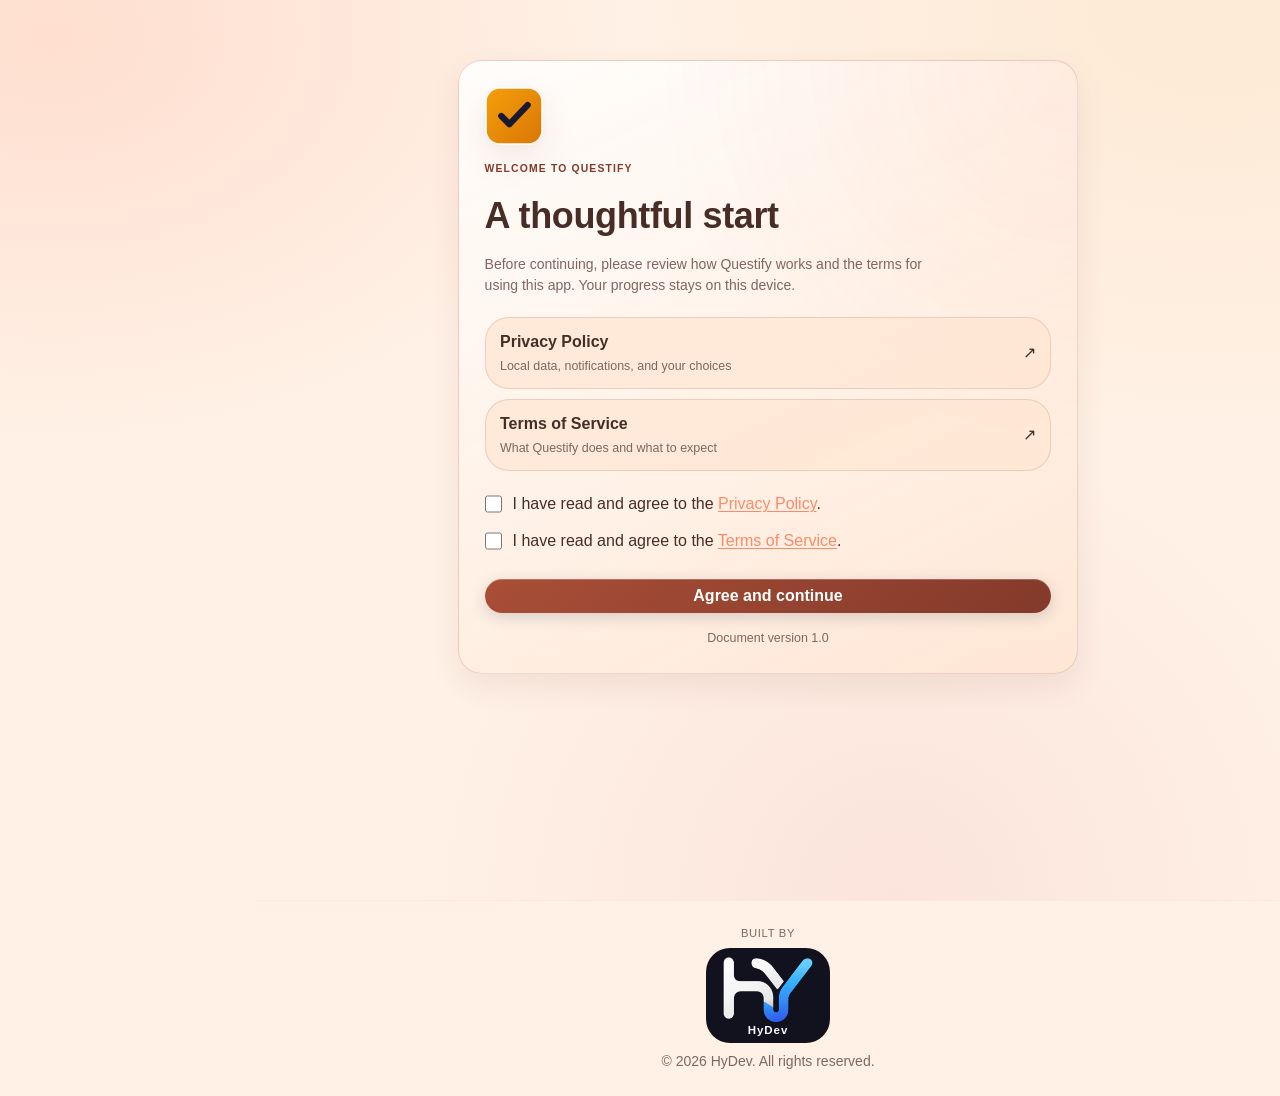
==== commit 3a036f56: "feat: add independent focus and sticky note windows Keep Lock In timers and sticky notes in separate" ====
--- a/index.html
+++ b/index.html
@@ -95,13 +95,14 @@
               <button class="app-nav__btn" data-view="dashboard" aria-label="Dashboard" title="Dashboard"><span class="nav-icon" aria-hidden="true">⌂</span><span class="nav-label">Dashboard</span></button>
               <button class="app-nav__btn" data-view="habits" aria-label="Habits" title="Habits"><span class="nav-icon" aria-hidden="true">✓</span><span class="nav-label">Habits</span></button>
               <button class="app-nav__btn" data-view="calendar" aria-label="Calendar" title="Calendar"><span class="nav-icon" aria-hidden="true">▦</span><span class="nav-label">Calendar</span></button>
-              <button class="app-nav__btn" data-view="challenges" aria-label="Challenges" title="Challenges"><span class="nav-icon" aria-hidden="true">◎</span><span class="nav-label">Challenges</span></button>
+              <button class="app-nav__btn" data-view="lockin" aria-label="Lock In" title="Lock In"><span class="nav-icon" aria-hidden="true">🔒</span><span class="nav-label">Lock In</span></button>
             </div>
           </div>
           <div class="app-nav-secondary" aria-label="More destinations">
             <div class="app-nav-more-menu" id="app-nav-more">
               <div class="app-nav-section app-nav-section--more" aria-label="Progress">
                 <span class="app-nav-section__label nav-label">Progress</span>
+                <button class="app-nav__btn" data-view="challenges" aria-label="Challenges" title="Challenges"><span class="nav-icon" aria-hidden="true">◎</span><span class="nav-label">Challenges</span></button>
                 <button class="app-nav__btn" data-view="badges" aria-label="Badges" title="Badges"><span class="nav-icon" aria-hidden="true">✦</span><span class="nav-label">Badges</span></button>
                 <button class="app-nav__btn" data-view="notes" aria-label="Sticky Notes" title="Sticky Notes"><span class="nav-icon" aria-hidden="true">▤</span><span class="nav-label">Sticky Notes</span></button>
               </div>
@@ -141,14 +142,13 @@
       <!-- Dynamic content will render here via JS -->
     </main>
 
-    <div id="questify-floating-widgets" aria-live="polite"></div>
-
     <footer class="app-footer">
       <div class="container app-footer__inner">
         <div class="app-footer__brand">
           <span class="app-footer__brand-label text-muted">Built by</span>
           <div class="app-footer__logo-wrapper">
             <img src="hydev-logo.png" alt="HyDev logo" class="app-footer__logo">
+            <span class="app-footer__logo-name" aria-hidden="true">HyDev</span>
           </div>
         </div>
         <p class="app-footer__text">&copy; 2026 HyDev. All rights reserved.</p>
--- a/style.css
+++ b/style.css
@@ -213,6 +213,88 @@
   font-weight: 800;
 }
 
+.note-pip-host {
+  min-width: 260px;
+  margin: 0;
+  color: var(--lockin-note-ink, #302817);
+  background: var(--lockin-note-color, #fff1a8);
+}
+
+.note-pip {
+  display: grid;
+  box-sizing: border-box;
+  gap: 0.65rem;
+  min-height: 100vh;
+  padding: 0.8rem;
+  color: var(--lockin-note-ink, #302817);
+}
+
+.note-pip > header {
+  display: flex;
+  align-items: center;
+  justify-content: space-between;
+  gap: 0.6rem;
+  min-width: 0;
+}
+
+.note-pip > header strong,
+.note-pip > header label {
+  overflow: hidden;
+  font-size: 0.8rem;
+  font-weight: 750;
+  text-overflow: ellipsis;
+  white-space: nowrap;
+}
+
+.note-pip input,
+.note-pip textarea {
+  box-sizing: border-box;
+  width: 100%;
+  color: inherit;
+  border: 1px solid color-mix(in srgb, var(--lockin-note-ink, #302817) 20%, transparent);
+  border-radius: 0.55rem;
+  background: color-mix(in srgb, var(--lockin-note-color, #fff1a8) 78%, white);
+  font: inherit;
+}
+
+.note-pip input {
+  min-height: 2.4rem;
+  padding: 0.45rem 0.6rem;
+  font-weight: 700;
+}
+
+.note-pip textarea {
+  min-height: 8rem;
+  padding: 0.55rem;
+  resize: vertical;
+  line-height: 1.45;
+}
+
+.note-pip > p {
+  margin: 0;
+  color: color-mix(in srgb, var(--lockin-note-ink, #302817) 72%, transparent);
+  font-size: 0.68rem;
+}
+
+.note-pip__close {
+  display: grid;
+  width: 2rem;
+  height: 2rem;
+  flex: 0 0 auto;
+  place-items: center;
+  padding: 0;
+  color: inherit;
+  border: 1px solid color-mix(in srgb, var(--lockin-note-ink, #302817) 30%, transparent);
+  border-radius: 50%;
+  background: color-mix(in srgb, var(--lockin-note-color, #fff1a8) 78%, white);
+  font-size: 1rem;
+  cursor: pointer;
+}
+
+.note-pip .sticky-note-card__colors {
+  justify-content: flex-start;
+}
+
 .lockin-pip__track {
   height: 5px;
   overflow: hidden;
@@ -227,77 +309,6 @@
   border-radius: inherit;
   background: var(--color-focus);
   transition: width 800ms linear;
-}
-
-.lockin-pip__note {
-  display: -webkit-box;
-  overflow: hidden;
-  margin: 0;
-  color: var(--color-text-muted);
-  font-size: 0.68rem;
-  -webkit-box-orient: vertical;
-  -webkit-line-clamp: 2;
-}
-
-.sticky-note-pip-host {
-  min-width: 280px;
-  min-height: 100vh;
-  margin: 0;
-  padding: 0;
-  color: var(--lockin-note-ink, #302817);
-  background: var(--lockin-note-color, #fff1a8);
-}
-
-.sticky-note-pip {
-  display: grid;
-  min-height: 100vh;
-  box-sizing: border-box;
-  grid-template-rows: auto minmax(0, 1fr) auto;
-  gap: 0.6rem;
-  padding: 0.8rem;
-}
-
-.sticky-note-pip header {
-  display: flex;
-  align-items: center;
-  justify-content: space-between;
-  gap: 0.5rem;
-}
-
-.sticky-note-pip header strong {
-  overflow: hidden;
-  text-overflow: ellipsis;
-  white-space: nowrap;
-}
-
-.sticky-note-pip button {
-  width: 2rem;
-  height: 2rem;
-  border: 1px solid color-mix(in srgb, var(--lockin-note-ink, #302817) 22%, transparent);
-  border-radius: 50%;
-  color: inherit;
-  background: color-mix(in srgb, var(--lockin-note-color, #fff1a8) 78%, white);
-  cursor: pointer;
-}
-
-.sticky-note-pip textarea {
-  width: 100%;
-  min-height: 8rem;
-  box-sizing: border-box;
-  resize: none;
-  border: 1px solid color-mix(in srgb, var(--lockin-note-ink, #302817) 20%, transparent);
-  border-radius: 0.6rem;
-  padding: 0.65rem;
-  color: inherit;
-  background: color-mix(in srgb, var(--lockin-note-color, #fff1a8) 82%, white);
-  font: inherit;
-  line-height: 1.45;
-}
-
-.sticky-note-pip p {
-  margin: 0;
-  font-size: 0.68rem;
-  opacity: 0.75;
 }
 
 @media (min-width: 768px) and (max-width: 1100px) {
@@ -332,6 +343,24 @@
   display: none;
 }
 
+body.is-lockin-timer-window #pull-refresh-indicator,
+body.is-lockin-timer-window .app-header,
+body.is-lockin-timer-window .app-nav,
+body.is-lockin-timer-window .app-footer,
+body.is-session-note-window #pull-refresh-indicator,
+body.is-session-note-window .app-header,
+body.is-session-note-window .app-nav,
+body.is-session-note-window .app-footer {
+  display: none;
+}
+
+body.is-lockin-timer-window .app-main,
+body.is-session-note-window .app-main {
+  width: min(100%, 500px);
+  max-width: 500px;
+  margin: auto;
+}
+
 body.is-lockin-focus-window #app {
   min-height: 100dvh;
 }
@@ -564,112 +593,6 @@
   font-size: 1.5rem;
 }
 
-#questify-floating-widgets {
-  position: fixed;
-  inset: 0;
-  z-index: 850;
-  overflow: visible;
-  pointer-events: none;
-}
-
-.floating-widget {
-  position: fixed;
-  z-index: 1;
-  width: min(280px, calc(100vw - 20px));
-  padding: 0.7rem 0.8rem;
-  color: var(--color-text);
-  border: 1px solid var(--color-border-glass);
-  border-radius: 14px;
-  background: color-mix(in srgb, var(--color-surface-solid) 94%, transparent);
-  box-shadow: 0 14px 36px rgba(0, 0, 0, 0.22), inset 0 1px rgba(255, 255, 255, 0.1);
-  backdrop-filter: blur(18px) saturate(135%);
-  -webkit-backdrop-filter: blur(18px) saturate(135%);
-  pointer-events: auto;
-  touch-action: manipulation;
-}
-
-.floating-widget--note {
-  color: var(--lockin-note-ink, #302817);
-  border-color: color-mix(in srgb, var(--lockin-note-ink, #302817) 16%, transparent);
-  border-radius: 5px 5px 15px 5px;
-  background: var(--lockin-note-color, #fff1a8);
-}
-
-.floating-widget__header {
-  display: flex;
-  align-items: center;
-  justify-content: space-between;
-  gap: 0.5rem;
-  min-height: 2rem;
-  cursor: grab;
-  touch-action: none;
-  user-select: none;
-}
-
-.floating-widget__header:active {
-  cursor: grabbing;
-}
-
-.floating-widget__header strong {
-  overflow: hidden;
-  font-size: 0.78rem;
-  text-overflow: ellipsis;
-  white-space: nowrap;
-}
-
-.floating-widget__close {
-  display: grid;
-  width: 1.75rem;
-  height: 1.75rem;
-  flex: 0 0 auto;
-  place-items: center;
-  color: inherit;
-  border: 1px solid currentColor;
-  border-radius: 50%;
-  background: transparent;
-  font-size: 1.1rem;
-  line-height: 1;
-  cursor: pointer;
-}
-
-.floating-widget__timer {
-  margin: 0.25rem 0 0.5rem;
-  font-size: 1.4rem;
-  font-weight: 800;
-  font-variant-numeric: tabular-nums;
-  text-align: center;
-}
-
-.floating-widget__actions {
-  display: flex;
-  justify-content: center;
-  gap: 0.45rem;
-}
-
-.floating-widget--note textarea {
-  display: block;
-  width: 100%;
-  min-height: 5rem;
-  max-height: 38vh;
-  margin-top: 0.35rem;
-  padding: 0.25rem;
-  resize: vertical;
-  color: inherit;
-  border: 1px solid color-mix(in srgb, var(--lockin-note-ink, #302817) 18%, transparent);
-  border-radius: 6px;
-  background: color-mix(in srgb, var(--lockin-note-color, #fff1a8) 72%, white);
-  font: inherit;
-  font-size: 0.82rem;
-  line-height: 1.45;
-}
-
-.floating-widget--note .floating-widget__actions .btn-secondary {
-  margin-top: 0.45rem;
-  color: inherit;
-  border-color: color-mix(in srgb, var(--lockin-note-ink, #302817) 24%, transparent);
-  background: color-mix(in srgb, var(--lockin-note-color, #fff1a8) 76%, white);
-}
-
 @media (max-width: 767px) {
   .sticky-notes-heading {
     align-items: flex-start;
@@ -677,17 +600,12 @@
 
   .sticky-notes-heading .btn {
     flex: 0 0 auto;
-    padding-inline: 0.75rem;
+    min-width: max-content;
+    padding-inline: 0.85rem;
     font-size: 0.82rem;
-  }
-
-  #questify-floating-widgets {
-    z-index: 850;
-  }
-
-  .floating-widget {
-    width: min(250px, calc(100vw - 20px));
-  }
+    white-space: nowrap;
+  }
+
 }
 
 @media (prefers-reduced-motion: reduce) {
@@ -3232,11 +3150,13 @@
    rather than var(--color-surface), which turns white in light mode. */
 .app-footer__logo-wrapper {
   display: inline-flex;
+  flex-direction: column;
   align-items: center;
   justify-content: center;
+  gap: 2px;
   background-color: #12121f;
   border-radius: var(--radius-md);
-  padding: 10px 16px;
+  padding: 8px 16px 7px;
 }
 
 .app-footer__logo {
@@ -3244,6 +3164,15 @@
   height: auto;
   object-fit: contain;
   display: block;
+  -webkit-user-drag: none;
+}
+
+.app-footer__logo-name {
+  color: #f8fafc;
+  font-size: 0.72rem;
+  font-weight: 700;
+  letter-spacing: 0.08em;
+  line-height: 1;
 }
 
 .app-footer__text {
@@ -6930,6 +6859,88 @@
 
 .habit-edit-form button {
   justify-self: start;
+}
+
+body.is-sticky-note-window {
+  min-width: 0;
+  min-height: 100dvh;
+}
+
+body.is-sticky-note-window #pull-refresh-indicator,
+body.is-sticky-note-window .app-header,
+body.is-sticky-note-window .app-nav,
+body.is-sticky-note-window .app-footer {
+  display: none;
+}
+
+body.is-sticky-note-window #app {
+  min-height: 100dvh;
+}
+
+body.is-sticky-note-window .app-main {
+  width: 100%;
+  max-width: 520px;
+  min-height: 100dvh;
+  margin: 0 auto;
+  padding: clamp(0.75rem, 3vw, 1.1rem);
+}
+
+.sticky-note-window {
+  display: grid;
+  align-content: start;
+  gap: 0.9rem;
+  min-height: calc(100dvh - 2.2rem);
+}
+
+.sticky-note-window__brand {
+  display: flex;
+  align-items: center;
+  gap: 0.65rem;
+}
+
+.sticky-note-window__brand div {
+  min-width: 0;
+  flex: 1;
+}
+
+.sticky-note-window__brand p,
+.sticky-note-window__brand h1 {
+  margin: 0;
+}
+
+.sticky-note-window__brand h1 {
+  font-size: 1rem;
+}
+
+.sticky-note-window__brand .dashboard-section__eyebrow {
+  font-size: 0.58rem;
+}
+
+.sticky-note-window .sticky-note-card--window {
+  width: 100%;
+  min-height: 260px;
+  box-sizing: border-box;
+  align-content: start;
+  gap: 0.75rem;
+}
+
+.sticky-note-window .sticky-note-card--window textarea {
+  min-height: 9rem;
+}
+
+.sticky-note-window__sync {
+  color: color-mix(in srgb, var(--lockin-note-ink, #302817) 72%, transparent);
+  font-size: 0.68rem;
+}
+
+.sticky-note-window__empty {
+  display: grid;
+  gap: 0.75rem;
+}
+
+.sticky-note-window__empty h1,
+.sticky-note-window__empty p {
+  margin: 0;
 }
 
 .habit-delete-actions {
@@ -8357,3 +8368,780 @@
   transform: translateY(var(--refresh-content-shift, 0px));
   transition: none;
 }
+
+body :where(*) {
+  -webkit-user-select: none;
+  user-select: none;
+}
+
+body :where(input, textarea, select, [contenteditable="true"], [data-allow-selection]) {
+  -webkit-user-select: text;
+  user-select: text;
+}
+
+body :where(img) {
+  -webkit-user-drag: none;
+}
+
+.habit-overview-card {
+  min-width: 0;
+}
+
+.habit-overview-card > div {
+  min-width: 0;
+  flex: 1 1 auto;
+}
+
+.habit-overview-card strong,
+.habit-overview-card div > span {
+  overflow-wrap: anywhere;
+}
+
+.habit-overview-card div > span {
+  line-height: 1.35;
+}
+
+@media (min-width: 768px) and (max-width: 1100px) {
+  .habit-overview-grid {
+    grid-template-columns: repeat(2, minmax(0, 1fr));
+  }
+}
+
+@media (max-width: 767px) {
+  .habit-overview-grid {
+    grid-template-columns: repeat(2, minmax(0, 1fr));
+  }
+
+  .habit-overview-card {
+    gap: 0.65rem;
+    padding: 0.8rem;
+  }
+
+  .habit-overview-card__icon {
+    width: 36px;
+    height: 36px;
+  }
+
+  .habit-overview-card strong {
+    font-size: 1.12rem;
+  }
+
+  .habit-overview-card div > span {
+    font-size: 0.7rem;
+  }
+
+  body.nav-layout-bottom .notif-panel,
+  body.nav-layout-sidebar .notif-panel {
+    inset: calc(4.3rem + env(safe-area-inset-top)) 0.75rem auto auto;
+    width: min(340px, calc(100vw - 1.5rem));
+    max-height: calc(100dvh - 5.2rem - env(safe-area-inset-top));
+  }
+}
+
+@media (min-width: 768px) {
+  body.nav-layout-sidebar .notif-panel {
+    position: fixed;
+    inset: auto auto 1rem calc(256px + 12px);
+    width: min(340px, calc(100vw - 280px));
+    max-height: calc(100dvh - 2rem);
+    z-index: 1200;
+  }
+
+  body.nav-layout-sidebar.is-nav-collapsed .notif-panel {
+    left: 96px;
+    width: min(340px, calc(100vw - 120px));
+  }
+}
+
+.notif-panel__header h3 {
+  margin: 0;
+  font-size: 1rem;
+}
+
+.notif-panel__header {
+  gap: 0.75rem;
+}
+
+.notif-item > div:last-child {
+  min-width: 0;
+  flex: 1 1 auto;
+}
+
+.notif-item__message {
+  overflow-wrap: anywhere;
+}
+
+body.is-lockin-focus-window,
+body.is-sticky-note-window,
+body.is-lockin-timer-window,
+body.is-session-note-window {
+  min-width: 280px;
+  min-height: 100dvh;
+  color: var(--color-text);
+  background:
+    radial-gradient(ellipse at 12% 0, color-mix(in srgb, var(--color-primary-light) 18%, transparent), transparent 46%),
+    radial-gradient(ellipse at 100% 100%, color-mix(in srgb, var(--color-focus) 12%, transparent), transparent 44%),
+    var(--color-bg);
+  font-family: var(--font-family);
+}
+
+body.is-lockin-focus-window #app,
+body.is-sticky-note-window #app,
+body.is-lockin-timer-window #app,
+body.is-session-note-window #app {
+  min-height: 100dvh;
+  background: transparent;
+}
+
+body.is-lockin-focus-window .app-main {
+  display: grid;
+  align-content: center;
+  min-height: 100dvh;
+  padding: clamp(0.9rem, 3vw, 1.6rem);
+}
+
+body.is-lockin-timer-window .app-main,
+body.is-session-note-window .app-main {
+  display: grid;
+  align-content: center;
+  min-height: 100dvh;
+  padding: clamp(0.8rem, 3vw, 1.2rem);
+}
+
+.lockin-focus-window {
+  width: min(100%, 560px);
+  gap: 1rem;
+  padding: clamp(0.35rem, 1vw, 0.8rem);
+  animation: focus-window-arrive 420ms cubic-bezier(0.2, 0.75, 0.25, 1) both;
+}
+
+.lockin-focus-window__header {
+  padding: 0.35rem 0.3rem;
+}
+
+.lockin-focus-window__brand {
+  gap: 0.8rem;
+}
+
+.lockin-focus-window__brand > img {
+  width: 42px;
+  height: 42px;
+  padding: 0.45rem;
+  border: 1px solid var(--color-border-glass);
+  border-radius: 15px;
+  background: var(--color-surface);
+  box-shadow: var(--shadow-card);
+}
+
+.lockin-focus-window__brand h1 {
+  font-family: var(--font-display);
+  font-size: clamp(1.05rem, 4vw, 1.35rem);
+  letter-spacing: -0.035em;
+}
+
+body.is-lockin-focus-window .lockin-panel--active {
+  overflow: hidden;
+  padding: clamp(1rem, 4vw, 1.6rem);
+  border: 1px solid color-mix(in srgb, var(--color-primary-light) 34%, var(--color-border-glass));
+  border-radius: 24px;
+  background:
+    radial-gradient(ellipse at 100% 0, color-mix(in srgb, var(--color-primary-light) 12%, transparent), transparent 54%),
+    linear-gradient(150deg, var(--color-surface), var(--color-surface-alt));
+  box-shadow: 0 22px 65px rgba(20, 35, 29, 0.15), inset 0 1px rgba(255, 255, 255, 0.42);
+}
+
+body.is-lockin-focus-window .lockin-panel__header {
+  align-items: flex-start;
+}
+
+body.is-lockin-focus-window .lockin-panel__header-tools {
+  flex-wrap: wrap;
+  justify-content: flex-end;
+  gap: 0.4rem;
+}
+
+body.is-lockin-focus-window .lockin-panel__title {
+  margin-top: 1.1rem;
+  font-family: var(--font-display);
+  font-size: clamp(1.35rem, 5vw, 1.8rem);
+  letter-spacing: -0.04em;
+}
+
+body.is-lockin-focus-window .lockin-focus-clock {
+  width: clamp(168px, 52vw, 220px);
+  margin-block: 0.8rem 1.1rem;
+}
+
+body.is-lockin-focus-window .lockin-focus-clock__track {
+  stroke: color-mix(in srgb, var(--color-primary-light) 18%, var(--color-surface-alt));
+}
+
+body.is-lockin-focus-window .lockin-focus-clock__progress {
+  filter: drop-shadow(0 0 8px color-mix(in srgb, var(--color-focus) 45%, transparent));
+}
+
+body.is-lockin-focus-window .lockin-focus-controls {
+  padding: 0.85rem;
+  border: 1px solid var(--color-border-glass);
+  border-radius: 15px;
+  background: color-mix(in srgb, var(--color-surface) 82%, transparent);
+}
+
+body.is-lockin-focus-window .lockin-panel__actions button {
+  min-height: 42px;
+}
+
+.lockin-pinned-timer-message {
+  display: flex;
+  align-items: flex-start;
+  gap: 0.85rem;
+  padding: 1rem;
+  border: 1px solid var(--color-border-glass);
+  border-radius: 18px;
+  background: linear-gradient(145deg, var(--color-surface), var(--color-surface-alt));
+  box-shadow: var(--shadow-card);
+}
+
+.lockin-pinned-timer-message__icon {
+  display: grid;
+  width: 2.6rem;
+  height: 2.6rem;
+  flex: 0 0 auto;
+  place-items: center;
+  color: var(--color-primary-dark);
+  border-radius: 14px;
+  background: color-mix(in srgb, var(--color-primary-light) 26%, var(--color-surface));
+  font-size: 1.25rem;
+}
+
+.lockin-pinned-timer-message p {
+  margin: 0.25rem 0 0;
+  color: var(--color-text-muted);
+  font-size: 0.82rem;
+  line-height: 1.5;
+}
+
+.lockin-focus-window__pip {
+  padding: 0.75rem;
+  border: 1px solid var(--color-border-glass);
+  border-radius: 15px;
+  background: color-mix(in srgb, var(--color-surface) 75%, transparent);
+}
+
+.lockin-pip-host,
+.note-pip-host {
+  box-sizing: border-box;
+  min-width: 280px;
+  min-height: 100dvh;
+  margin: 0;
+  padding: 0.65rem;
+  color: var(--color-text);
+  background:
+    radial-gradient(ellipse at 100% 0, color-mix(in srgb, var(--color-primary-light) 20%, transparent), transparent 58%),
+    var(--color-bg);
+  font-family: var(--font-family);
+}
+
+.lockin-pip {
+  box-sizing: border-box;
+  min-height: calc(100dvh - 1.3rem);
+  align-content: center;
+  gap: 0.65rem;
+  padding: 0.9rem;
+  border: 1px solid var(--color-border-glass);
+  border-radius: 18px;
+  background: linear-gradient(145deg, var(--color-surface), var(--color-surface-alt));
+  box-shadow: 0 12px 34px rgba(16, 29, 24, 0.15), inset 0 1px rgba(255, 255, 255, 0.45);
+}
+
+.lockin-pip__header {
+  display: flex;
+  align-items: center;
+  gap: 0.55rem;
+}
+
+.lockin-pip__header .dashboard-section__eyebrow {
+  flex: 1;
+}
+
+.lockin-pip__mark {
+  display: grid;
+  width: 1.85rem;
+  height: 1.85rem;
+  place-items: center;
+  color: var(--color-on-primary);
+  border-radius: 10px;
+  background: linear-gradient(140deg, var(--color-primary-light), var(--color-primary-dark));
+  font-family: var(--font-display);
+  font-weight: 800;
+}
+
+.lockin-pip__timer {
+  font-family: var(--font-display);
+  font-size: clamp(1.25rem, 7vw, 1.7rem);
+  letter-spacing: -0.04em;
+}
+
+.lockin-pip__actions {
+  display: flex;
+  gap: 0.5rem;
+}
+
+.lockin-pip__actions button {
+  flex: 1;
+}
+
+.note-pip-host {
+  color: var(--lockin-note-ink, #302817);
+  background:
+    radial-gradient(ellipse at 100% 0, rgba(255, 255, 255, 0.42), transparent 56%),
+    var(--lockin-note-color, #fff1a8);
+}
+
+.note-pip {
+  align-content: start;
+  min-height: calc(100dvh - 1.3rem);
+  padding: 0.95rem;
+  border: 1px solid color-mix(in srgb, var(--lockin-note-ink, #302817) 18%, transparent);
+  border-radius: 6px 6px 20px 6px;
+  background: color-mix(in srgb, var(--lockin-note-color, #fff1a8) 90%, white);
+  box-shadow: 0 14px 34px rgba(39, 31, 16, 0.2), inset 0 1px rgba(255, 255, 255, 0.48);
+  font-family: var(--font-family);
+}
+
+.note-pip > header {
+  padding-bottom: 0.55rem;
+  border-bottom: 1px solid color-mix(in srgb, var(--lockin-note-ink, #302817) 16%, transparent);
+}
+
+.note-pip > header strong,
+.note-pip > header label {
+  font-size: 0.9rem;
+}
+
+.note-pip textarea {
+  min-height: 7rem;
+  border-color: color-mix(in srgb, var(--lockin-note-ink, #302817) 18%, transparent);
+  background: color-mix(in srgb, var(--lockin-note-color, #fff1a8) 72%, white);
+}
+
+.sticky-note-window {
+  min-height: calc(100dvh - 2rem);
+  align-content: stretch;
+  gap: 1rem;
+  padding: 0.2rem;
+}
+
+.sticky-note-window__brand {
+  padding: 0.3rem 0.2rem;
+}
+
+.sticky-note-window__brand > img {
+  width: 38px;
+  height: 38px;
+  padding: 0.35rem;
+  border: 1px solid var(--color-border-glass);
+  border-radius: 13px;
+  background: var(--color-surface);
+  box-shadow: var(--shadow-card);
+}
+
+.sticky-note-window__brand h1 {
+  font-family: var(--font-display);
+  font-size: 1.12rem;
+  letter-spacing: -0.035em;
+}
+
+.sticky-note-window .sticky-note-card--window {
+  min-height: min(440px, calc(100dvh - 7rem));
+  padding: clamp(1rem, 4vw, 1.4rem);
+  border-radius: 7px 7px 22px 7px;
+  box-shadow: 0 18px 48px rgba(45, 37, 22, 0.2), inset 0 1px rgba(255, 255, 255, 0.5);
+}
+
+.sticky-note-window .sticky-note-card--window textarea {
+  flex: 1;
+  min-height: 8rem;
+  font-size: 1rem;
+}
+
+.app-floating-widget {
+  position: fixed;
+  z-index: 1150;
+  right: max(1rem, env(safe-area-inset-right));
+  width: min(310px, calc(100vw - 2rem));
+  max-height: calc(100dvh - 1rem);
+  box-sizing: border-box;
+  overflow: auto;
+  animation: focus-window-arrive 260ms cubic-bezier(0.2, 0.75, 0.25, 1) both;
+}
+
+.app-floating-timer {
+  bottom: max(1rem, env(safe-area-inset-bottom));
+  display: grid;
+  gap: 0.55rem;
+  padding: 0.9rem 1rem;
+  border: 1px solid color-mix(in srgb, var(--color-primary-light) 38%, var(--color-border-glass));
+  border-radius: 20px 20px 8px 20px;
+  background:
+    radial-gradient(ellipse at 100% 0, color-mix(in srgb, var(--color-primary-light) 22%, transparent), transparent 58%),
+    linear-gradient(145deg, var(--color-surface), var(--color-surface-alt));
+  box-shadow: 0 18px 48px rgba(11, 25, 18, 0.25), inset 0 1px rgba(255, 255, 255, 0.45);
+  backdrop-filter: blur(18px);
+}
+
+.app-floating-widget__header {
+  display: flex;
+  align-items: center;
+  justify-content: space-between;
+  gap: 0.5rem;
+  min-width: 0;
+  cursor: grab;
+  touch-action: none;
+}
+
+.app-floating-widget__header.is-dragging {
+  cursor: grabbing;
+}
+
+.app-floating-widget__header label,
+.app-floating-widget__header .dashboard-section__eyebrow {
+  overflow: hidden;
+  margin: 0;
+  font-size: 0.63rem;
+  font-weight: 800;
+  letter-spacing: 0.08em;
+  text-overflow: ellipsis;
+  white-space: nowrap;
+}
+
+.app-floating-widget__close {
+  display: grid;
+  width: 1.8rem;
+  height: 1.8rem;
+  flex: 0 0 auto;
+  place-items: center;
+  padding: 0;
+  color: var(--color-text);
+  border: 1px solid var(--color-border-glass);
+  border-radius: 50%;
+  background: var(--color-surface);
+  font-size: 1.1rem;
+  cursor: pointer;
+}
+
+.app-floating-timer__title {
+  overflow: hidden;
+  font-size: 0.84rem;
+  text-overflow: ellipsis;
+  white-space: nowrap;
+}
+
+.app-floating-timer__time {
+  font-family: var(--font-display);
+  font-size: 1.35rem;
+  font-weight: 800;
+  font-variant-numeric: tabular-nums;
+  letter-spacing: -0.04em;
+}
+
+.app-floating-timer__actions {
+  display: flex;
+  gap: 0.5rem;
+}
+
+.app-floating-timer__actions button {
+  flex: 1;
+}
+
+.app-floating-note {
+  bottom: calc(max(1rem, env(safe-area-inset-bottom)) + 170px);
+  gap: 0.6rem;
+  padding: 0.9rem;
+  color: var(--lockin-note-ink, #302817);
+  border: 1px solid color-mix(in srgb, var(--lockin-note-ink, #302817) 18%, transparent);
+  border-radius: 6px 6px 20px 6px;
+  background:
+    radial-gradient(ellipse at 100% 0, rgba(255, 255, 255, 0.35), transparent 56%),
+    var(--lockin-note-color, #fff1a8);
+  box-shadow: 0 16px 42px rgba(35, 29, 13, 0.22), inset 0 1px rgba(255, 255, 255, 0.45);
+}
+
+.app-floating-note textarea {
+  box-sizing: border-box;
+  width: 100%;
+  min-height: 100px;
+  max-height: 30dvh;
+  padding: 0.5rem;
+  resize: vertical;
+  color: inherit;
+  border: 1px solid color-mix(in srgb, var(--lockin-note-ink, #302817) 18%, transparent);
+  border-radius: 10px;
+  background: color-mix(in srgb, var(--lockin-note-color, #fff1a8) 75%, white);
+  font: inherit;
+  line-height: 1.45;
+}
+
+.app-floating-widget__caption {
+  color: color-mix(in srgb, var(--lockin-note-ink, #302817) 72%, transparent);
+  font-size: 0.66rem;
+}
+
+.settings-update-status {
+  margin: 0.75rem 0 0;
+  font-size: 0.8rem;
+}
+
+.app-update-dialog {
+  width: min(430px, calc(100vw - 2rem));
+  padding: clamp(1.25rem, 5vw, 1.8rem);
+  color: var(--color-text);
+  border: 1px solid var(--color-border-glass);
+  border-radius: 24px;
+  background:
+    radial-gradient(ellipse at 100% 0, color-mix(in srgb, var(--color-primary-light) 16%, transparent), transparent 58%),
+    var(--color-surface);
+  box-shadow: 0 24px 80px rgba(0, 0, 0, 0.3);
+}
+
+.app-update-dialog::backdrop {
+  background: rgba(8, 16, 14, 0.55);
+  backdrop-filter: blur(6px);
+}
+
+.app-update-dialog__icon {
+  display: grid;
+  width: 2.7rem;
+  height: 2.7rem;
+  place-items: center;
+  margin-bottom: 0.8rem;
+  color: var(--color-on-primary);
+  border-radius: 15px;
+  background: linear-gradient(140deg, var(--color-primary-light), var(--color-primary-dark));
+  font-size: 1.55rem;
+}
+
+.app-update-dialog h2 {
+  margin: 0.25rem 0 0.5rem;
+  font-family: var(--font-display);
+}
+
+.app-update-dialog p:not(.dashboard-section__eyebrow) {
+  color: var(--color-text-muted);
+  line-height: 1.55;
+}
+
+.app-update-dialog__actions {
+  display: flex;
+  justify-content: flex-end;
+  flex-wrap: wrap;
+  gap: 0.6rem;
+  margin-top: 1.2rem;
+}
+
+.habit-week-table th.is-other-day,
+.habit-week-table td.is-other-day {
+  color: color-mix(in srgb, var(--color-text-muted) 72%, transparent);
+}
+
+.habit-week-table thead th.is-other-day strong,
+.habit-week-table .habit-week-table__day-label {
+  color: color-mix(in srgb, var(--color-text-muted) 78%, transparent);
+}
+
+.habit-week-table tbody td.is-other-day .habit-check {
+  opacity: 0.54;
+}
+
+.habit-week-table tbody td.is-other-day .habit-check:hover:not(:disabled),
+.habit-week-table tbody td.is-other-day .habit-check:focus-visible {
+  opacity: 1;
+}
+
+.habit-week-table thead th.is-today {
+  color: var(--color-primary-dark);
+  background: color-mix(in srgb, var(--color-primary-light) 11%, var(--color-surface));
+}
+
+.habit-week-table thead th.is-today strong {
+  display: inline-grid;
+  min-width: 1.8rem;
+  min-height: 1.8rem;
+  place-items: center;
+  color: var(--color-on-primary);
+  border-radius: 50%;
+  background: linear-gradient(140deg, var(--color-primary-light), var(--color-primary-dark));
+}
+
+.habit-week-table tbody td.is-today {
+  background: color-mix(in srgb, var(--color-primary-light) 12%, var(--color-surface));
+  box-shadow: inset 1px 0 color-mix(in srgb, var(--color-primary-light) 38%, transparent),
+    inset -1px 0 color-mix(in srgb, var(--color-primary-light) 38%, transparent);
+}
+
+.habit-week-table tbody td.is-today .habit-check {
+  opacity: 1;
+  border-color: color-mix(in srgb, var(--color-primary-light) 52%, var(--color-border-glass));
+  box-shadow: 0 4px 14px color-mix(in srgb, var(--color-primary-light) 15%, transparent);
+}
+
+:is([data-theme="ocean"], [data-theme="lavender"], [data-theme="midnight"]) .habit-week-table thead th.is-today strong {
+  color: var(--color-on-primary);
+}
+
+@keyframes focus-window-arrive {
+  from {
+    opacity: 0;
+    transform: translateY(8px) scale(0.985);
+  }
+  to {
+    opacity: 1;
+    transform: translateY(0) scale(1);
+  }
+}
+
+@media (max-width: 520px) {
+  .app-floating-widget {
+    right: 0.65rem;
+    width: min(280px, calc(100vw - 1.3rem));
+  }
+
+  .app-floating-timer {
+    bottom: calc(5.5rem + env(safe-area-inset-bottom));
+  }
+
+  .app-floating-note {
+    bottom: calc(16.5rem + env(safe-area-inset-bottom));
+  }
+
+  @media (max-height: 520px) {
+    .app-floating-timer {
+      bottom: max(0.5rem, env(safe-area-inset-bottom));
+    }
+
+    .app-floating-note {
+      bottom: calc(max(0.5rem, env(safe-area-inset-bottom)) + 174px);
+    }
+  }
+
+  body.is-lockin-focus-window .lockin-panel__header-tools {
+    max-width: 62%;
+  }
+
+  .app-update-dialog__actions > button {
+    flex: 1 1 100%;
+  }
+}
+
+@media (prefers-reduced-motion: reduce) {
+  .lockin-focus-window,
+  .app-floating-widget {
+    animation: none;
+  }
+}
+
+.lockin-timer-window,
+.session-note-window {
+  width: min(100%, 430px);
+  justify-self: center;
+  animation: focus-window-arrive 360ms cubic-bezier(0.2, 0.75, 0.25, 1) both;
+}
+
+.lockin-timer-window {
+  display: grid;
+  gap: 1.15rem;
+  padding: clamp(1.15rem, 5vw, 1.6rem);
+  border: 1px solid var(--color-border-glass);
+  border-radius: 24px;
+  background:
+    radial-gradient(ellipse at 100% 0, color-mix(in srgb, var(--color-primary-light) 14%, transparent), transparent 55%),
+    linear-gradient(150deg, var(--color-surface), var(--color-surface-alt));
+  box-shadow: var(--shadow-card), inset 0 1px rgba(255, 255, 255, 0.42);
+}
+
+.lockin-timer-window__header,
+.session-note-window > header {
+  display: flex;
+  align-items: center;
+  gap: 0.75rem;
+}
+
+.lockin-timer-window__header > div {
+  display: grid;
+  min-width: 0;
+  flex: 1;
+  gap: 0.2rem;
+}
+
+.lockin-timer-window__header strong {
+  overflow: hidden;
+  text-overflow: ellipsis;
+  white-space: nowrap;
+}
+
+.lockin-timer-window__readout {
+  font-family: var(--font-display);
+  font-size: clamp(2.2rem, 14vw, 3.35rem);
+  font-weight: 750;
+  letter-spacing: -0.07em;
+  text-align: center;
+  font-variant-numeric: tabular-nums;
+}
+
+.lockin-timer-window > .lockin-status,
+.lockin-timer-window > .text-muted {
+  margin: 0;
+  text-align: center;
+}
+
+.lockin-timer-window__track {
+  height: 0.55rem;
+  overflow: hidden;
+  border-radius: 999px;
+  background: color-mix(in srgb, var(--color-primary-light) 20%, var(--color-surface));
+}
+
+.lockin-timer-window__track > span {
+  display: block;
+  width: 0;
+  height: 100%;
+  border-radius: inherit;
+  background: linear-gradient(90deg, var(--color-primary-light), var(--color-focus));
+  transition: width 450ms ease;
+}
+
+.lockin-timer-window__actions {
+  display: flex;
+  gap: 0.65rem;
+}
+
+.lockin-timer-window__actions > button {
+  flex: 1;
+  min-height: 42px;
+}
+
+.session-note-window {
+  display: grid;
+  gap: 1rem;
+}
+
+.session-note-window > header {
+  justify-content: space-between;
+}
+
+.session-note-window > header h1 {
+  margin: 0;
+  font-family: var(--font-display);
+  font-size: 1.25rem;
+}
+
+.session-note-window .lockin-sticky-note {
+  width: 100%;
+}
+
+@media (prefers-reduced-motion: reduce) {
+  .lockin-timer-window,
+  .session-note-window {
+    animation: none;
+  }
+}
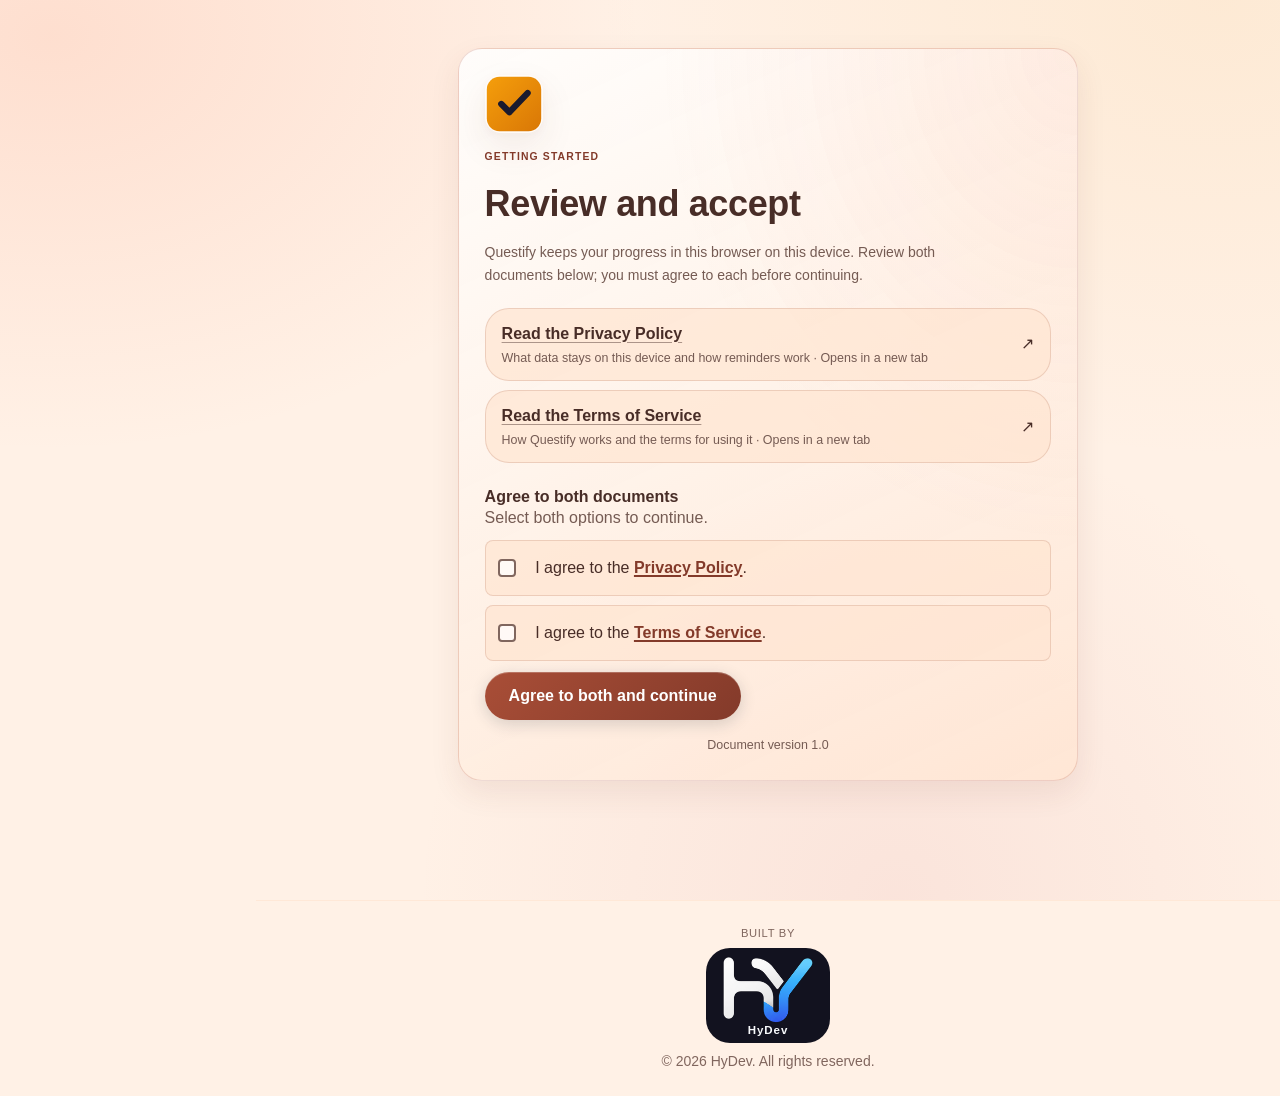
==== commit df5a546a: "feat: improve floating tools and habit tracking Combine timer and note pins in one offline-styled fl" ====
--- a/index.html
+++ b/index.html
@@ -5,7 +5,7 @@
   <meta name="viewport" content="width=device-width, initial-scale=1.0">
   <title>Questify — Build habits, earn streaks</title>
   <meta name="description" content="Build daily habits, track challenges, and stay focused with Questify. Turn small wins into lasting routines with streaks, XP, badges, and a weekly calendar.">
-  <meta name="author" content="HyDev">
+  <meta name="author" content="Aliyu Muhammad Jazuli">
   <meta name="robots" content="index, follow, max-image-preview:large, max-snippet:-1, max-video-preview:-1">
   <meta name="google-site-verification" content="KygdRzP9SjeJACyAkETodHC9Zl6L5okWZuWyTA2SWU0">
   <link rel="canonical" href="https://questify-hydev.netlify.app/">
@@ -47,6 +47,10 @@
       "name": "Questify",
       "url": "https://questify-hydev.netlify.app/",
       "description": "Build daily habits, track challenges, and stay focused with streaks, XP, badges, and a weekly calendar.",
+      "author": {
+        "@type": "Person",
+        "name": "Aliyu Muhammad Jazuli"
+      },
       "applicationCategory": "LifestyleApplication",
       "operatingSystem": "Any",
       "browserRequirements": "Requires JavaScript and a modern web browser.",
--- a/style.css
+++ b/style.css
@@ -376,6 +376,843 @@
   display: none;
 }
 
+body.is-lockin-focus-window,
+body.is-sticky-note-window,
+body.is-lockin-timer-window,
+body.is-session-note-window {
+  width: 100%;
+  height: 100dvh;
+  min-width: 0;
+  min-height: 0;
+  overflow: hidden;
+}
+
+body.is-lockin-focus-window #app,
+body.is-sticky-note-window #app,
+body.is-lockin-timer-window #app,
+body.is-session-note-window #app {
+  display: grid;
+  width: 100%;
+  height: 100%;
+  min-height: 0;
+  grid-template-rows: minmax(0, 1fr);
+  overflow: hidden;
+}
+
+body.is-lockin-focus-window .app-main,
+body.is-sticky-note-window .app-main,
+body.is-lockin-timer-window .app-main,
+body.is-session-note-window .app-main {
+  width: 100%;
+  min-width: 0;
+  height: 100dvh;
+  min-height: 0;
+  padding: clamp(4px, 1.2dvh, 9px);
+  overflow: hidden;
+}
+
+body.is-lockin-focus-window .lockin-focus-window {
+  display: grid;
+  width: min(100%, 560px);
+  height: 100%;
+  min-height: 0;
+  grid-template-rows: auto minmax(0, 1fr);
+  align-content: stretch;
+  justify-self: center;
+  gap: clamp(3px, 0.8dvh, 7px);
+}
+
+body.is-lockin-focus-window .lockin-focus-window__header {
+  min-width: 0;
+  gap: clamp(3px, 1vw, 8px);
+  padding-block: 0;
+}
+
+body.is-lockin-focus-window .lockin-focus-window__header > button {
+  min-height: clamp(28px, 5dvh, 36px);
+  padding: 0.2rem clamp(0.35rem, 1.5vw, 0.65rem);
+  font-size: clamp(0.62rem, 1.6dvh, 0.75rem);
+}
+
+body.is-lockin-focus-window .lockin-panel--active {
+  min-width: 0;
+  min-height: 0;
+  grid-template-rows: auto auto auto auto auto auto minmax(0, 1fr);
+  gap: clamp(3px, 0.8dvh, 7px);
+  padding: clamp(6px, 1.5dvh, 12px);
+  overflow: hidden;
+}
+
+body.is-lockin-focus-window .lockin-panel__header {
+  min-width: 0;
+  gap: 4px;
+}
+
+body.is-lockin-focus-window .lockin-panel__badge,
+body.is-lockin-focus-window .lockin-status {
+  font-size: clamp(0.62rem, 1.7dvh, 0.78rem);
+}
+
+body.is-lockin-focus-window .lockin-panel__header-tools {
+  min-width: 0;
+  gap: 3px;
+}
+
+body.is-lockin-focus-window .lockin-focus-clock {
+  width: clamp(76px, 19dvh, 142px);
+  min-width: 0;
+  margin: 0 auto;
+}
+
+body.is-lockin-focus-window .lockin-focus-clock__readout {
+  gap: 1px;
+}
+
+body.is-lockin-focus-window .lockin-timer {
+  font-size: clamp(0.68rem, 2dvh, 0.9rem);
+}
+
+body.is-lockin-focus-window .lockin-xp-preview {
+  font-size: clamp(0.56rem, 1.5dvh, 0.7rem);
+}
+
+body.is-lockin-focus-window .lockin-focus-controls {
+  min-width: 0;
+  gap: 5px;
+  padding: clamp(4px, 0.9dvh, 7px);
+}
+
+body.is-lockin-focus-window .lockin-focus-controls__copy {
+  min-width: 0;
+  gap: 1px;
+}
+
+body.is-lockin-focus-window .lockin-focus-controls__copy strong {
+  font-size: clamp(0.64rem, 1.7dvh, 0.78rem);
+}
+
+body.is-lockin-focus-window .lockin-focus-controls__copy > span,
+body.is-lockin-focus-window .focus-os-guidance p {
+  font-size: clamp(0.54rem, 1.35dvh, 0.65rem);
+  line-height: 1.25;
+}
+
+body.is-lockin-focus-window .focus-os-guidance summary {
+  font-size: clamp(0.58rem, 1.45dvh, 0.68rem);
+}
+
+body.is-lockin-focus-window .lockin-panel__actions {
+  min-width: 0;
+  gap: 4px;
+}
+
+body.is-lockin-focus-window .lockin-panel__actions button {
+  min-width: 0;
+  min-height: clamp(28px, 5dvh, 36px);
+  padding: 0.2rem 0.45rem;
+  font-size: clamp(0.6rem, 1.55dvh, 0.72rem);
+}
+
+body.is-lockin-focus-window .lockin-sticky-note {
+  display: grid;
+  min-width: 0;
+  min-height: 0;
+  grid-template-rows: auto minmax(0, 1fr) auto auto;
+  gap: clamp(3px, 0.7dvh, 6px);
+  margin: 0;
+  padding: clamp(5px, 1.1dvh, 9px);
+}
+
+body.is-lockin-focus-window .lockin-sticky-note__top {
+  min-width: 0;
+  gap: 3px;
+}
+
+body.is-lockin-focus-window .lockin-sticky-note__top label,
+body.is-lockin-focus-window .lockin-sticky-note__top span {
+  font-size: clamp(0.62rem, 1.6dvh, 0.75rem);
+}
+
+body.is-lockin-focus-window .lockin-sticky-note textarea {
+  box-sizing: border-box;
+  width: 100%;
+  min-width: 0;
+  min-height: 0;
+  height: 100%;
+  margin: 0;
+  padding: 0.35rem;
+  font-size: clamp(0.62rem, 1.6dvh, 0.76rem);
+  resize: none;
+}
+
+body.is-lockin-focus-window .lockin-sticky-note__tools,
+body.is-lockin-focus-window .lockin-note-actions {
+  min-width: 0;
+  gap: 4px;
+}
+
+body.is-lockin-focus-window .lockin-sticky-note__tools button,
+body.is-lockin-focus-window .lockin-note-actions button,
+body.is-lockin-focus-window .lockin-sticky-note__custom {
+  min-height: 26px;
+  font-size: clamp(0.58rem, 1.45dvh, 0.68rem);
+}
+
+body.is-sticky-note-window .sticky-note-window {
+  width: 100%;
+  height: 100%;
+  min-height: 0;
+  grid-template-rows: minmax(0, 1fr);
+  gap: 0;
+}
+
+body.is-sticky-note-window .sticky-note-window .sticky-note-card--window {
+  min-width: 0;
+  padding: clamp(5px, 1.5dvh, 12px);
+  gap: clamp(3px, 0.9dvh, 7px);
+}
+
+body.is-sticky-note-window .sticky-note-card__header {
+  min-width: 0;
+  gap: 3px;
+}
+
+body.is-sticky-note-window .sticky-note-card__header > span {
+  min-width: 0;
+  overflow: hidden;
+  font-size: clamp(0.58rem, 1.5dvh, 0.72rem);
+  text-overflow: ellipsis;
+  white-space: nowrap;
+}
+
+body.is-sticky-note-window .sticky-note-card__header > button {
+  min-height: clamp(26px, 4.5dvh, 32px);
+  padding: 0.15rem clamp(0.3rem, 1vw, 0.5rem);
+  font-size: clamp(0.58rem, 1.4dvh, 0.68rem);
+}
+
+body.is-sticky-note-window .sticky-note-card__title {
+  box-sizing: border-box;
+  width: 100%;
+  min-width: 0;
+  min-height: clamp(28px, 5dvh, 38px);
+  padding-block: 0.25rem;
+  font-size: clamp(0.82rem, 2.2dvh, 1rem);
+}
+
+body.is-sticky-note-window .sticky-note-card--window textarea {
+  min-height: 0;
+  padding: 0.35rem;
+  font-size: clamp(0.68rem, 1.8dvh, 0.85rem);
+}
+
+body.is-sticky-note-window .sticky-note-card__colors {
+  min-width: 0;
+  flex-wrap: wrap;
+  gap: 4px;
+}
+
+body.is-sticky-note-window .sticky-note-window__sync {
+  font-size: clamp(0.56rem, 1.35dvh, 0.66rem);
+}
+
+body.is-session-note-window .session-note-window {
+  width: min(100%, 430px);
+  height: 100%;
+  min-height: 0;
+  grid-template-rows: minmax(0, 1fr);
+  gap: 0;
+}
+
+body.is-session-note-window .session-note-window .lockin-sticky-note {
+  grid-template-rows: auto minmax(0, 1fr) auto auto;
+  gap: clamp(3px, 0.8dvh, 7px);
+  padding: clamp(5px, 1.5dvh, 12px);
+}
+
+body.is-session-note-window .lockin-sticky-note textarea {
+  min-height: 0;
+  font-size: clamp(0.68rem, 1.8dvh, 0.85rem);
+}
+
+body.is-lockin-timer-window .lockin-timer-window {
+  display: grid;
+  min-width: 0;
+  min-height: 0;
+  grid-template-rows: auto minmax(0, 1fr) auto 4px auto;
+  align-content: stretch;
+  gap: clamp(3px, 1dvh, 8px);
+  padding: clamp(5px, 1.8dvh, 12px);
+}
+
+body.is-lockin-timer-window .lockin-timer-window__header {
+  min-width: 0;
+  gap: 3px;
+}
+
+body.is-lockin-timer-window .lockin-timer-window__header > button {
+  min-height: clamp(26px, 4.5dvh, 32px);
+  padding: 0.15rem 0.4rem;
+  font-size: clamp(0.58rem, 1.4dvh, 0.68rem);
+}
+
+body.is-lockin-timer-window .lockin-timer-window__readout {
+  align-self: center;
+  font-size: clamp(1.05rem, 10dvh, 2rem);
+}
+
+body.is-lockin-timer-window .lockin-timer-window > .lockin-status,
+body.is-lockin-timer-window .lockin-timer-window > .text-muted {
+  font-size: clamp(0.58rem, 1.6dvh, 0.72rem);
+}
+
+body.is-lockin-timer-window .lockin-timer-window__actions {
+  min-width: 0;
+  gap: 4px;
+}
+
+body.is-lockin-timer-window .lockin-timer-window__actions > button {
+  min-width: 0;
+  min-height: clamp(27px, 4.8dvh, 34px);
+  padding: 0.15rem 0.35rem;
+  font-size: clamp(0.58rem, 1.5dvh, 0.7rem);
+}
+
+.lockin-pip-host,
+.note-pip-host {
+  width: 100%;
+  height: 100dvh;
+  min-width: 0;
+  min-height: 0;
+  overflow: hidden;
+  padding: clamp(4px, 1.2dvh, 8px);
+}
+
+.lockin-pip,
+.note-pip {
+  min-width: 0;
+  min-height: 0;
+  height: 100%;
+  gap: clamp(3px, 0.8dvh, 6px);
+  padding: clamp(5px, 1.5dvh, 9px);
+}
+
+.lockin-pip {
+  grid-template-rows: auto minmax(0, 1fr) 4px auto;
+}
+
+.lockin-pip__timer {
+  align-self: center;
+  font-size: clamp(0.9rem, 8dvh, 1.35rem);
+}
+
+.lockin-pip__actions button,
+.lockin-pip__header button,
+.note-pip > header button {
+  min-width: 0;
+  min-height: clamp(24px, 4dvh, 30px);
+  padding: 0.12rem 0.35rem;
+  font-size: clamp(0.55rem, 1.35dvh, 0.66rem);
+}
+
+.note-pip {
+  grid-template-rows: auto minmax(0, 1fr) auto;
+}
+
+.note-pip > header {
+  min-width: 0;
+}
+
+.note-pip > header input {
+  min-height: clamp(24px, 4dvh, 30px);
+  padding: 0.2rem 0.35rem;
+  font-size: clamp(0.62rem, 1.5dvh, 0.72rem);
+}
+
+.note-pip textarea {
+  min-height: 0;
+  font-size: clamp(0.62rem, 1.5dvh, 0.75rem);
+}
+
+.note-pip .sticky-note-card__colors {
+  min-width: 0;
+  flex-wrap: wrap;
+}
+
+@media (max-height: 560px) {
+  body.is-lockin-focus-window .lockin-focus-controls__copy > span,
+  body.is-lockin-focus-window .focus-os-guidance,
+  body.is-lockin-focus-window .lockin-note-hint,
+  body.is-sticky-note-window .sticky-note-window__sync {
+    display: none;
+  }
+
+  body.is-lockin-focus-window .lockin-focus-clock {
+    width: clamp(64px, 15dvh, 84px);
+  }
+
+  body.is-lockin-focus-window .lockin-sticky-note {
+    grid-template-rows: auto minmax(0, 1fr) auto;
+  }
+
+  body.is-lockin-focus-window .lockin-note-actions {
+    display: none;
+  }
+
+  body.is-sticky-note-window .sticky-note-card--window {
+    grid-template-rows: auto auto minmax(0, 1fr) auto;
+  }
+}
+
+.habit-manager-table-scroll {
+  width: 100%;
+  overflow-x: auto;
+  border: 1px solid var(--color-border-glass);
+  border-radius: var(--radius-md);
+}
+
+.habit-manager-table {
+  width: 100%;
+  min-width: 720px;
+  border-collapse: collapse;
+  text-align: left;
+}
+
+.habit-manager-table th,
+.habit-manager-table td {
+  padding: 0.8rem 0.75rem;
+  border-bottom: 1px solid var(--color-border-glass);
+  vertical-align: middle;
+}
+
+.habit-manager-table thead th {
+  color: var(--color-text-muted);
+  background: color-mix(in srgb, var(--color-surface-alt) 70%, transparent);
+  font-size: 0.72rem;
+  font-weight: 750;
+  letter-spacing: 0.04em;
+  text-transform: uppercase;
+}
+
+.habit-manager-table tbody tr:last-child:not(.habit-manager-table__edit-row) td {
+  border-bottom: 0;
+}
+
+.habit-manager-table__row {
+  transition: background-color 160ms ease;
+}
+
+.habit-manager-table__row:hover {
+  background: color-mix(in srgb, var(--color-surface-alt) 48%, transparent);
+}
+
+.habit-manager-table__row.is-archived {
+  opacity: 0.68;
+}
+
+.habit-manager-table__check {
+  width: 54px;
+  text-align: center;
+}
+
+.habit-manager-table__checkbox {
+  width: 1.15rem;
+  height: 1.15rem;
+  margin: 0;
+  accent-color: var(--color-primary);
+  cursor: pointer;
+}
+
+.habit-manager-table__checkbox:disabled {
+  cursor: not-allowed;
+}
+
+.habit-manager-table__identity,
+.habit-manager-table__difficulty,
+.habit-manager-table__progress {
+  min-width: 0;
+}
+
+.habit-manager-table__identity strong,
+.habit-manager-table__identity small,
+.habit-manager-table__difficulty small,
+.habit-manager-table__progress strong,
+.habit-manager-table__progress small {
+  display: block;
+}
+
+.habit-manager-table__identity strong,
+.habit-manager-table__progress strong {
+  overflow-wrap: anywhere;
+}
+
+.habit-manager-table__identity small,
+.habit-manager-table__difficulty small,
+.habit-manager-table__progress small {
+  margin-top: 0.22rem;
+  color: var(--color-text-muted);
+  font-size: 0.74rem;
+  line-height: 1.35;
+}
+
+.habit-manager-table__actions {
+  min-width: 184px;
+  white-space: nowrap;
+}
+
+.habit-manager-table__actions button + button {
+  margin-left: 0.25rem;
+}
+
+.habit-manager-table__edit-row > td {
+  padding: 0.8rem;
+  background: color-mix(in srgb, var(--color-surface-alt) 52%, transparent);
+}
+
+.habit-manager-table__edit-row .habit-edit-form {
+  width: 100%;
+  box-sizing: border-box;
+}
+
+@media (max-width: 760px) {
+  .habit-manager-table-scroll {
+    overflow: visible;
+    border: 0;
+  }
+
+  .habit-manager-table {
+    min-width: 0;
+    border-collapse: separate;
+    border-spacing: 0 0.65rem;
+  }
+
+  .habit-manager-table thead {
+    position: absolute;
+    width: 1px;
+    height: 1px;
+    padding: 0;
+    overflow: hidden;
+    clip: rect(0, 0, 0, 0);
+    white-space: nowrap;
+    clip-path: inset(50%);
+  }
+
+  .habit-manager-table tbody {
+    display: grid;
+    gap: 0.65rem;
+  }
+
+  .habit-manager-table__row {
+    display: grid;
+    grid-template-columns: 2rem minmax(0, 1fr) 4.8rem;
+    grid-template-areas:
+      "check identity actions"
+      "check category actions"
+      "check difficulty actions"
+      "check progress actions";
+    align-items: center;
+    gap: 0.45rem 0.6rem;
+    padding: 0.75rem;
+    border: 1px solid var(--color-border-glass);
+    border-radius: var(--radius-md);
+    background: var(--color-surface);
+    box-shadow: var(--shadow-card);
+  }
+
+  .habit-manager-table__row td {
+    min-width: 0;
+    padding: 0;
+    border: 0;
+  }
+
+  .habit-manager-table__check {
+    display: grid;
+    grid-area: check;
+    width: auto;
+    height: 100%;
+    place-items: start center;
+    padding-top: 0.1rem !important;
+  }
+
+  .habit-manager-table__identity {
+    grid-area: identity;
+  }
+
+  .habit-manager-table__category {
+    grid-area: category;
+  }
+
+  .habit-manager-table__difficulty {
+    display: flex;
+    grid-area: difficulty;
+    align-items: center;
+    flex-wrap: wrap;
+    gap: 0.35rem;
+  }
+
+  .habit-manager-table__difficulty small {
+    margin: 0;
+  }
+
+  .habit-manager-table__progress {
+    grid-area: progress;
+  }
+
+  .habit-manager-table__actions {
+    display: flex;
+    grid-area: actions;
+    flex-direction: column;
+    align-items: stretch;
+    gap: 0.35rem;
+    min-width: 0;
+    white-space: normal;
+  }
+
+  .habit-manager-table__actions button {
+    min-height: 34px;
+    margin: 0 !important;
+    padding: 0.25rem 0.35rem;
+    font-size: 0.68rem;
+  }
+
+  .habit-manager-table__edit-row {
+    display: block;
+    margin-top: -0.5rem;
+    padding: 0.65rem;
+    border: 1px solid var(--color-border-glass);
+    border-radius: var(--radius-md);
+    background: var(--color-surface-alt);
+  }
+
+  .habit-manager-table__edit-row > td {
+    display: block;
+    padding: 0;
+    background: transparent;
+  }
+
+  .habit-manager-table__edit-row .habit-edit-form {
+    grid-template-columns: minmax(0, 1fr);
+    padding: 0;
+    border: 0;
+    background: transparent;
+  }
+}
+
+.welcome-card.first-time-welcome {
+  flex-direction: column;
+  align-items: stretch;
+  justify-content: flex-start;
+  gap: 0.75rem;
+  padding: clamp(1rem, 3vw, 1.5rem);
+}
+
+.first-time-welcome .welcome-card__copy > p {
+  margin-bottom: 0.75rem;
+}
+
+.first-time-welcome .welcome-card__actions {
+  min-width: 0;
+  flex-direction: row;
+  gap: 0.55rem;
+}
+
+.first-time-welcome .welcome-card__actions button {
+  min-width: 0;
+  flex: 1;
+}
+
+body.is-lockin-focus-window .lockin-focus-window.is-setup {
+  height: auto;
+  max-height: calc(100dvh - 1rem);
+  grid-template-rows: auto auto;
+  align-self: center;
+}
+
+body.is-lockin-focus-window .lockin-panel:not(.lockin-panel--active) {
+  height: auto;
+  min-height: 0;
+  max-height: calc(100dvh - 5rem);
+  grid-template-rows: none;
+  align-content: start;
+  overflow-x: hidden;
+  overflow-y: auto;
+}
+
+@media (max-width: 340px) {
+  body.is-lockin-focus-window .lockin-focus-window__header > button {
+    padding-inline: 0.25rem;
+  }
+
+  body.is-lockin-focus-window .lockin-panel--active,
+  body.is-sticky-note-window .sticky-note-window .sticky-note-card--window,
+  body.is-session-note-window .session-note-window .lockin-sticky-note,
+  body.is-lockin-timer-window .lockin-timer-window {
+    padding: 4px;
+  }
+
+  body.is-sticky-note-window .sticky-note-card__updated {
+    display: none;
+  }
+}
+
+.settings-row.settings-data-actions {
+  display: grid;
+  width: 100%;
+  grid-template-columns: repeat(2, minmax(0, 1fr));
+  justify-content: stretch;
+  gap: var(--space-sm);
+}
+
+.settings-row.settings-data-actions > button {
+  width: 100%;
+  min-width: 0;
+  min-height: 44px;
+  white-space: normal;
+}
+
+@media (max-width: 360px) {
+  .settings-row.settings-data-actions {
+    grid-template-columns: minmax(0, 1fr);
+  }
+}
+
+body.is-lockin-focus-window .lockin-panel:not(.lockin-panel--active) {
+  display: grid;
+  width: 100%;
+  min-width: 0;
+  min-height: 0;
+  grid-template-rows: auto auto minmax(0, 1fr);
+  align-content: stretch;
+  gap: clamp(4px, 1dvh, 8px);
+  padding: clamp(7px, 1.8dvh, 14px);
+  overflow: hidden;
+}
+
+body.is-lockin-focus-window .lockin-panel:not(.lockin-panel--active) .lockin-panel__header {
+  min-width: 0;
+}
+
+body.is-lockin-focus-window .lockin-panel__description {
+  font-size: clamp(0.66rem, 1.8dvh, 0.82rem);
+  line-height: 1.35;
+}
+
+body.is-lockin-focus-window .lockin-start-form {
+  min-width: 0;
+  min-height: 0;
+  grid-template-columns: minmax(0, 1fr) minmax(105px, 0.55fr);
+  align-content: start;
+  gap: clamp(4px, 1dvh, 8px);
+}
+
+body.is-lockin-focus-window .lockin-start-form > input[type="text"],
+body.is-lockin-focus-window .lockin-start-form__difficulty .difficulty-select {
+  box-sizing: border-box;
+  min-width: 0;
+  min-height: clamp(32px, 5.2dvh, 40px);
+  padding: 0.3rem 0.5rem;
+  font-size: clamp(0.68rem, 1.8dvh, 0.82rem);
+}
+
+body.is-lockin-focus-window .lockin-duration-control {
+  grid-column: 1 / -1;
+}
+
+body.is-lockin-focus-window .lockin-duration-control__heading {
+  margin-bottom: 4px;
+  font-size: clamp(0.68rem, 1.8dvh, 0.82rem);
+}
+
+body.is-lockin-focus-window .lockin-duration-control__heading .text-muted {
+  font-size: clamp(0.58rem, 1.5dvh, 0.68rem);
+}
+
+body.is-lockin-focus-window .lockin-duration-options {
+  grid-template-columns: repeat(5, minmax(0, 1fr));
+  gap: 4px;
+}
+
+body.is-lockin-focus-window .lockin-duration-option {
+  min-width: 0;
+  min-height: clamp(30px, 5.2dvh, 40px);
+  padding: 0.2rem 0.1rem;
+  font-size: clamp(0.58rem, 1.5dvh, 0.7rem);
+  white-space: nowrap;
+}
+
+body.is-lockin-focus-window .lockin-custom-input {
+  min-height: clamp(32px, 5.2dvh, 40px);
+  margin-top: 4px;
+  padding: 0.3rem 0.5rem;
+  font-size: clamp(0.66rem, 1.7dvh, 0.8rem);
+}
+
+body.is-lockin-focus-window .lockin-start-quiet {
+  grid-column: 1 / -1;
+  gap: 4px;
+}
+
+body.is-lockin-focus-window .lockin-start-quiet > label {
+  align-items: center;
+  gap: 0.45rem;
+  padding: clamp(5px, 1.2dvh, 9px);
+}
+
+body.is-lockin-focus-window .lockin-start-quiet input {
+  width: 0.95rem;
+  min-height: 0.95rem;
+  flex: 0 0 auto;
+  margin: 0;
+}
+
+body.is-lockin-focus-window .lockin-start-quiet label span {
+  min-width: 0;
+  gap: 2px;
+  font-size: clamp(0.65rem, 1.7dvh, 0.78rem);
+}
+
+body.is-lockin-focus-window .lockin-start-quiet small {
+  font-size: clamp(0.55rem, 1.4dvh, 0.65rem);
+  line-height: 1.2;
+}
+
+body.is-lockin-focus-window .lockin-start-quiet .focus-os-guidance summary {
+  font-size: clamp(0.58rem, 1.5dvh, 0.68rem);
+}
+
+body.is-lockin-focus-window .lockin-start-quiet .focus-os-guidance p {
+  font-size: clamp(0.54rem, 1.35dvh, 0.62rem);
+}
+
+body.is-lockin-focus-window .lockin-start-form__submit {
+  grid-column: 1 / -1;
+  min-height: clamp(32px, 5.4dvh, 42px);
+  padding: 0.25rem 0.6rem;
+  font-size: clamp(0.66rem, 1.7dvh, 0.78rem);
+}
+
+body.is-lockin-focus-window #lockin-error {
+  min-height: 0;
+  margin: 0;
+  font-size: clamp(0.56rem, 1.4dvh, 0.66rem);
+}
+
+@media (max-height: 560px) {
+  body.is-lockin-focus-window .lockin-panel__description,
+  body.is-lockin-focus-window .lockin-start-quiet small {
+    display: none;
+  }
+
+  body.is-lockin-focus-window .lockin-panel:not(.lockin-panel--active) {
+    gap: 3px;
+    padding: 5px;
+  }
+
+  body.is-lockin-focus-window .lockin-start-form {
+    gap: 3px;
+  }
+}
+
 body.is-lockin-focus-window .lockin-panel--active {
   width: 100%;
   padding: clamp(0.9rem, 3vw, 1.5rem);
@@ -841,6 +1678,209 @@
 .consent-version {
   margin: 0;
   text-align: center;
+}
+
+.consent-card {
+  gap: clamp(0.75rem, 2.2vw, 1rem);
+}
+
+.consent-card > .consent-intro {
+  max-width: 58ch;
+  color: color-mix(in srgb, var(--color-text-muted) 80%, var(--color-text));
+  line-height: 1.6;
+}
+
+.consent-document-link {
+  min-height: 68px;
+  padding: 0.8rem 1rem;
+}
+
+.consent-document-link strong {
+  color: var(--color-text);
+  text-decoration: underline;
+  text-decoration-color: color-mix(in srgb, currentColor 45%, transparent);
+  text-underline-offset: 0.16em;
+}
+
+.consent-document-link small {
+  color: color-mix(in srgb, var(--color-text-muted) 80%, var(--color-text));
+  line-height: 1.45;
+}
+
+#consent-form {
+  gap: 0.7rem;
+}
+
+.consent-agreements {
+  display: grid;
+  min-width: 0;
+  margin: 0;
+  padding: 0;
+  border: 0;
+  gap: 0.55rem;
+}
+
+.consent-agreements legend {
+  padding: 0;
+  color: var(--color-text);
+  font-size: 1rem;
+  font-weight: 750;
+}
+
+.consent-instructions {
+  margin: -0.2rem 0 0.1rem;
+  color: color-mix(in srgb, var(--color-text-muted) 80%, var(--color-text));
+  line-height: 1.5;
+}
+
+.consent-version {
+  color: color-mix(in srgb, var(--color-text-muted) 80%, var(--color-text));
+}
+
+.consent-check {
+  position: relative;
+  box-sizing: border-box;
+  min-height: 56px;
+  align-items: center;
+  gap: 0;
+  padding: 0.55rem 0.7rem 0.55rem 3.1rem;
+  border: 1px solid var(--color-border-glass);
+  border-radius: var(--radius-sm);
+  background: var(--color-surface-alt);
+  cursor: pointer;
+  transition: border-color 160ms ease, background-color 160ms ease;
+}
+
+.consent-check:hover,
+.consent-check:focus-within {
+  border-color: var(--color-primary-light);
+}
+
+.consent-check input {
+  position: absolute;
+  z-index: 1;
+  top: 50%;
+  left: 0;
+  width: 44px;
+  height: 44px;
+  flex: none;
+  margin: 0;
+  opacity: 0;
+  transform: translateY(-50%);
+  cursor: pointer;
+}
+
+.consent-check > span {
+  position: relative;
+  min-width: 0;
+  line-height: 1.5;
+}
+
+.consent-check > span::before {
+  position: absolute;
+  top: 50%;
+  left: -2.35rem;
+  width: 18px;
+  height: 18px;
+  border: 2px solid var(--color-text-muted);
+  border-radius: 4px;
+  background: var(--color-surface);
+  content: "";
+  transform: translateY(-50%);
+}
+
+.consent-check input:checked + span::before {
+  border-color: var(--color-primary-dark);
+  background: var(--color-primary-dark);
+}
+
+.consent-check input:checked + span::after {
+  position: absolute;
+  top: 50%;
+  left: calc(-2.35rem + 6px);
+  width: 5px;
+  height: 9px;
+  border: solid #fff;
+  border-width: 0 2px 2px 0;
+  content: "";
+  transform: translateY(-65%) rotate(45deg);
+}
+
+.consent-check input:focus-visible + span::before {
+  outline: 3px solid var(--color-text);
+  outline-offset: 3px;
+}
+
+.consent-check.is-invalid {
+  border-color: var(--color-danger);
+}
+
+.consent-check a {
+  position: relative;
+  z-index: 2;
+  color: var(--color-primary-dark);
+  font-weight: 700;
+  text-decoration-thickness: 1.5px;
+}
+
+:is([data-theme="ocean"], [data-theme="lavender"], [data-theme="midnight"]) .consent-check a {
+  color: var(--color-primary-light);
+}
+
+.consent-error {
+  margin: 0;
+  padding: 0.6rem 0.75rem;
+  color: var(--color-text);
+  border-left: 3px solid var(--color-danger);
+  border-radius: 0 var(--radius-sm) var(--radius-sm) 0;
+  background: color-mix(in srgb, var(--color-danger) 12%, var(--color-surface));
+  line-height: 1.5;
+}
+
+.consent-error:empty {
+  display: none;
+}
+
+#consent-form > button[type="submit"] {
+  min-height: 48px;
+  justify-self: start;
+}
+
+@media (max-width: 520px) {
+  .consent-screen {
+    min-height: auto;
+    padding: 0.75rem;
+  }
+
+  .consent-card {
+    gap: 0.75rem;
+    padding: 1rem;
+  }
+
+  .consent-logo {
+    width: 48px;
+    height: 48px;
+  }
+
+  .consent-card h1 {
+    font-size: clamp(1.55rem, 7vw, 1.9rem);
+  }
+
+  .consent-document-link {
+    min-height: 64px;
+    padding: 0.7rem 0.75rem;
+  }
+
+  #consent-form > button[type="submit"] {
+    width: 100%;
+  }
+}
+
+@media (prefers-reduced-motion: reduce) {
+  .consent-document-link,
+  .consent-check {
+    transition: none;
+  }
 }
 
 .navigation-choice-grid {
@@ -9145,3 +10185,744 @@
     animation: none;
   }
 }
+
+.lockin-pip-host,
+.note-pip-host {
+  box-sizing: border-box;
+  width: 100%;
+  min-width: 0;
+  height: 100dvh;
+  min-height: 0;
+  overflow: hidden;
+  margin: 0;
+  padding: 6px;
+}
+
+.lockin-pip {
+  display: grid;
+  width: 100%;
+  height: 100%;
+  min-height: 0;
+  align-content: center;
+  gap: 6px;
+  padding: 8px;
+  border-radius: 12px;
+}
+
+.lockin-pip__header {
+  min-width: 0;
+  justify-content: space-between;
+}
+
+.lockin-pip__header strong {
+  overflow: hidden;
+  font-size: 0.78rem;
+  text-overflow: ellipsis;
+  white-space: nowrap;
+}
+
+.lockin-pip__header button,
+.lockin-pip__actions button,
+.note-pip > header button {
+  min-height: 30px;
+  padding: 0.25rem 0.55rem;
+  font-size: 0.72rem;
+}
+
+.lockin-pip__timer {
+  font-size: 1.15rem;
+  line-height: 1.1;
+}
+
+.lockin-pip__actions {
+  gap: 6px;
+}
+
+.lockin-pip__track {
+  height: 4px;
+}
+
+.note-pip {
+  display: grid;
+  width: 100%;
+  height: 100%;
+  min-height: 0;
+  grid-template-rows: auto minmax(0, 1fr) auto;
+  gap: 6px;
+  padding: 8px;
+  border-radius: 12px;
+}
+
+.note-pip > header {
+  gap: 6px;
+  padding: 0;
+  border: 0;
+}
+
+.note-pip > header input {
+  min-width: 0;
+  min-height: 30px;
+  flex: 1;
+  padding: 0.3rem 0.5rem;
+  font-size: 0.76rem;
+}
+
+.note-pip textarea {
+  min-height: 0;
+  height: 100%;
+  padding: 0.4rem 0.5rem;
+  resize: none;
+  font-size: 0.82rem;
+}
+
+.note-pip .sticky-note-card__colors {
+  gap: 0.35rem;
+  padding: 0;
+  border: 0;
+}
+
+body.is-floating-transparent.lockin-pip-host,
+body.is-floating-transparent.note-pip-host {
+  background: transparent;
+}
+
+body.is-floating-transparent .lockin-pip {
+  border-color: color-mix(in srgb, var(--color-border-glass) 65%, transparent);
+  background: color-mix(in srgb, var(--color-surface) 68%, transparent);
+  backdrop-filter: blur(14px) saturate(135%);
+}
+
+body.is-floating-transparent .note-pip {
+  border-color: color-mix(in srgb, var(--lockin-note-ink, #302817) 18%, transparent);
+  background: color-mix(in srgb, var(--lockin-note-color, #fff1a8) 72%, transparent);
+  backdrop-filter: blur(14px) saturate(130%);
+}
+
+body.is-floating-transparent .note-pip input,
+body.is-floating-transparent .note-pip textarea {
+  background: color-mix(in srgb, var(--lockin-note-color, #fff1a8) 52%, transparent);
+}
+
+.calendar-month-view .calendar-day.is-future,
+.week-day-card.is-future {
+  opacity: 0.48;
+  filter: saturate(0.7);
+}
+
+.calendar-month-view .calendar-day.is-future:hover,
+.calendar-month-view .calendar-day.is-future:focus-visible,
+.week-day-card.is-future:hover,
+.week-day-card.is-future:focus-visible {
+  opacity: 0.72;
+}
+
+.calendar-month-view .calendar-day.is-today {
+  z-index: 1;
+  border-color: var(--color-primary-light);
+  outline: 3px solid color-mix(in srgb, var(--color-primary-light) 75%, transparent);
+  outline-offset: -3px;
+  background: color-mix(in srgb, var(--color-primary-light) 24%, var(--color-surface-solid));
+  box-shadow: 0 0 0 4px color-mix(in srgb, var(--color-primary-light) 18%, transparent);
+  color: var(--color-text);
+  font-weight: 800;
+}
+
+.week-day-card.is-today {
+  border-color: var(--color-primary-light);
+  outline: 3px solid color-mix(in srgb, var(--color-primary-light) 75%, transparent);
+  outline-offset: -3px;
+  background: color-mix(in srgb, var(--color-primary-light) 18%, var(--color-surface));
+  box-shadow: 0 8px 22px color-mix(in srgb, var(--color-primary-light) 18%, transparent);
+}
+
+.week-day-card.is-today .week-day-number {
+  color: var(--color-primary-light);
+  font-size: 1rem;
+}
+
+.dashboard-daily-review {
+  position: relative;
+  border-color: color-mix(in srgb, var(--color-primary-light) 50%, var(--color-border-glass));
+  background:
+    radial-gradient(ellipse at 100% 0, color-mix(in srgb, var(--color-primary-light) 14%, transparent), transparent 58%),
+    var(--color-surface);
+  box-shadow:
+    0 14px 36px color-mix(in srgb, var(--color-primary-light) 12%, transparent),
+    inset 0 1px 0 rgba(255, 255, 255, 0.4);
+}
+
+.dashboard-daily-review .calendar-day-details__header h3 {
+  font-size: clamp(1.35rem, 2.4vw, 1.8rem);
+}
+
+.dashboard-daily-review .calendar-day-details__stats > div {
+  background: color-mix(in srgb, var(--color-surface-alt) 88%, transparent);
+}
+
+.dashboard-daily-review .calendar-day-details__stats strong {
+  color: var(--color-primary-light);
+  font-size: clamp(1.25rem, 2.5vw, 1.65rem);
+}
+
+@media (max-width: 520px) {
+  .dashboard-daily-review .calendar-day-details__header {
+    align-items: center;
+  }
+
+  .dashboard-daily-review .calendar-day-details__stats {
+    grid-template-columns: repeat(2, minmax(0, 1fr));
+  }
+}
+
+body.is-sticky-note-window,
+body.is-session-note-window,
+body.is-lockin-timer-window {
+  overflow: hidden;
+}
+
+body.is-sticky-note-window .app-main,
+body.is-session-note-window .app-main,
+body.is-lockin-timer-window .app-main {
+  box-sizing: border-box;
+  min-height: 0;
+  height: 100dvh;
+  padding: 6px;
+  overflow: hidden;
+}
+
+.sticky-note-window {
+  height: 100%;
+  min-height: 0;
+  gap: 0;
+  padding: 0;
+}
+
+.sticky-note-window .sticky-note-card--window {
+  display: grid;
+  width: 100%;
+  height: 100%;
+  min-height: 0;
+  grid-template-rows: auto auto minmax(0, 1fr) auto auto;
+  align-content: stretch;
+  gap: 0.6rem;
+  padding: 0.9rem;
+}
+
+.sticky-note-window .sticky-note-card__header {
+  flex-wrap: nowrap;
+  gap: 0.35rem;
+}
+
+.sticky-note-window .sticky-note-card__header > button {
+  min-height: 30px;
+  padding: 0.25rem 0.5rem;
+  white-space: nowrap;
+}
+
+.sticky-note-window .sticky-note-card--window textarea {
+  box-sizing: border-box;
+  width: 100%;
+  height: 100%;
+  min-height: 0;
+  resize: none;
+}
+
+.sticky-note-window__sync {
+  line-height: 1.25;
+}
+
+.lockin-focus-window {
+  gap: 0.4rem;
+  padding: 0;
+}
+
+.lockin-focus-window__header {
+  align-items: center;
+  gap: 0.45rem;
+  padding: 0.2rem 0;
+}
+
+.lockin-focus-window__brand {
+  min-width: 0;
+  flex: 1;
+}
+
+.lockin-focus-window__brand h1 {
+  overflow: hidden;
+  font-size: 0.95rem;
+  text-overflow: ellipsis;
+  white-space: nowrap;
+}
+
+.lockin-focus-window__brand .dashboard-section__eyebrow {
+  font-size: 0.56rem;
+}
+
+body.is-lockin-focus-window .app-main {
+  box-sizing: border-box;
+  height: 100dvh;
+  min-height: 0;
+  align-content: start;
+  padding: 8px;
+  overflow: hidden;
+}
+
+body.is-lockin-focus-window .lockin-panel--active {
+  display: grid;
+  gap: 0.45rem;
+  padding: 0.8rem;
+  border-radius: 17px;
+}
+
+body.is-lockin-focus-window .lockin-panel__header {
+  align-items: center;
+}
+
+body.is-lockin-focus-window .lockin-panel__header-tools {
+  align-items: center;
+}
+
+body.is-lockin-focus-window .lockin-focus-clock {
+  width: 142px;
+  margin: 0 auto;
+}
+
+body.is-lockin-focus-window .lockin-focus-controls {
+  padding: 0.55rem;
+}
+
+body.is-lockin-focus-window .lockin-focus-controls__copy > span {
+  font-size: 0.72rem;
+  line-height: 1.35;
+}
+
+body.is-lockin-focus-window .lockin-panel__actions {
+  gap: 0.45rem;
+}
+
+body.is-lockin-focus-window .lockin-panel__actions button {
+  min-height: 36px;
+}
+
+body.is-session-note-window .session-note-window {
+  height: 100%;
+  min-height: 0;
+  gap: 0;
+}
+
+body.is-session-note-window .session-note-window .lockin-sticky-note {
+  display: grid;
+  width: 100%;
+  height: 100%;
+  min-height: 0;
+  grid-template-rows: auto minmax(0, 1fr) auto auto;
+  align-content: stretch;
+  gap: 0.55rem;
+  margin: 0;
+  padding: 0.9rem;
+}
+
+body.is-session-note-window .lockin-sticky-note__top {
+  gap: 0.35rem;
+}
+
+body.is-session-note-window .lockin-sticky-note__top label {
+  flex: 1;
+}
+
+body.is-session-note-window .lockin-sticky-note__top button {
+  min-height: 30px;
+  padding: 0.25rem 0.5rem;
+}
+
+body.is-session-note-window .lockin-sticky-note textarea {
+  box-sizing: border-box;
+  height: 100%;
+  min-height: 0;
+  margin: 0;
+  resize: none;
+}
+
+.lockin-timer-window {
+  box-sizing: border-box;
+  width: 100%;
+  height: 100%;
+  min-height: 0;
+  align-content: center;
+  gap: 0.5rem;
+  padding: 0.75rem;
+  border-radius: 14px;
+}
+
+.lockin-timer-window__header {
+  gap: 0.35rem;
+}
+
+.lockin-timer-window__header strong {
+  min-width: 0;
+  flex: 1;
+  font-size: 0.82rem;
+}
+
+.lockin-timer-window__readout {
+  font-size: 2rem;
+  line-height: 1;
+}
+
+.lockin-timer-window__actions > button {
+  min-height: 36px;
+}
+
+body.is-lockin-focus-window .lockin-open-window-btn {
+  display: none;
+}
+
+body.is-lockin-focus-window #app,
+body.is-sticky-note-window #app,
+body.is-lockin-timer-window #app,
+body.is-session-note-window #app {
+  display: grid;
+  grid-template-rows: minmax(0, 1fr);
+  height: 100dvh;
+  min-height: 0;
+}
+
+body.is-lockin-focus-window .app-main,
+body.is-sticky-note-window .app-main,
+body.is-lockin-timer-window .app-main,
+body.is-session-note-window .app-main {
+  display: grid;
+  grid-template-rows: minmax(0, 1fr);
+  align-content: stretch;
+  height: 100dvh;
+  min-height: 0;
+  padding: clamp(4px, 1.2dvh, 8px);
+  overflow: hidden;
+}
+
+body.is-lockin-focus-window .lockin-focus-window {
+  display: grid;
+  grid-template-rows: auto minmax(0, 1fr);
+  width: min(100%, 560px);
+  height: 100%;
+  min-height: 0;
+  align-content: stretch;
+  justify-self: center;
+  gap: clamp(3px, 0.8dvh, 6px);
+}
+
+body.is-lockin-focus-window .lockin-panel:not(.lockin-panel--active) {
+  display: grid;
+  grid-template-rows: auto auto minmax(0, 1fr);
+  width: 100%;
+  height: 100%;
+  min-width: 0;
+  min-height: 0;
+  align-content: stretch;
+  gap: clamp(3px, 0.8dvh, 7px);
+  padding: clamp(6px, 1.5dvh, 12px);
+  overflow: hidden;
+}
+
+body.is-lockin-focus-window .lockin-panel:not(.lockin-panel--active) .lockin-panel__header {
+  min-width: 0;
+}
+
+body.is-lockin-focus-window .lockin-panel__description {
+  font-size: clamp(0.62rem, 1.7dvh, 0.8rem);
+  line-height: 1.3;
+}
+
+body.is-lockin-focus-window .lockin-start-form {
+  display: grid;
+  grid-template-columns: minmax(0, 1fr) minmax(100px, 0.55fr);
+  align-content: start;
+  min-width: 0;
+  min-height: 0;
+  gap: clamp(3px, 0.8dvh, 6px);
+}
+
+body.is-lockin-focus-window .lockin-start-form__difficulty {
+  grid-column: 2;
+  min-width: 0;
+}
+
+body.is-lockin-focus-window .lockin-start-form > input[type="text"],
+body.is-lockin-focus-window .lockin-start-form__difficulty .difficulty-select {
+  box-sizing: border-box;
+  width: 100%;
+  min-width: 0;
+  min-height: clamp(30px, 5dvh, 38px);
+  padding: 0.25rem 0.45rem;
+  font-size: clamp(0.65rem, 1.7dvh, 0.8rem);
+}
+
+body.is-lockin-focus-window .lockin-duration-control,
+body.is-lockin-focus-window .lockin-start-quiet,
+body.is-lockin-focus-window .lockin-start-form__submit {
+  grid-column: 1 / -1;
+}
+
+body.is-lockin-focus-window .lockin-duration-control__heading {
+  margin-bottom: 3px;
+  font-size: clamp(0.65rem, 1.7dvh, 0.8rem);
+}
+
+body.is-lockin-focus-window .lockin-duration-control__heading .text-muted {
+  font-size: clamp(0.55rem, 1.4dvh, 0.65rem);
+}
+
+body.is-lockin-focus-window .lockin-duration-options {
+  grid-template-columns: repeat(5, minmax(0, 1fr));
+  gap: 3px;
+}
+
+body.is-lockin-focus-window .lockin-duration-option {
+  min-width: 0;
+  min-height: clamp(28px, 4.8dvh, 36px);
+  padding: 0.15rem 0.05rem;
+  font-size: clamp(0.54rem, 1.35dvh, 0.66rem);
+  white-space: nowrap;
+}
+
+body.is-lockin-focus-window .lockin-start-quiet {
+  gap: 3px;
+}
+
+body.is-lockin-focus-window .lockin-start-quiet > label {
+  align-items: center;
+  gap: 0.4rem;
+  padding: clamp(4px, 0.9dvh, 7px);
+}
+
+body.is-lockin-focus-window .lockin-start-quiet input {
+  width: 0.9rem;
+  min-height: 0.9rem;
+  flex: 0 0 auto;
+  margin: 0;
+}
+
+body.is-lockin-focus-window .lockin-start-quiet label span {
+  min-width: 0;
+  gap: 2px;
+  font-size: clamp(0.62rem, 1.6dvh, 0.75rem);
+}
+
+body.is-lockin-focus-window .lockin-start-quiet small,
+body.is-lockin-focus-window .lockin-start-quiet .focus-os-guidance p {
+  font-size: clamp(0.52rem, 1.3dvh, 0.62rem);
+  line-height: 1.2;
+}
+
+body.is-lockin-focus-window .lockin-start-quiet .focus-os-guidance summary {
+  font-size: clamp(0.55rem, 1.4dvh, 0.66rem);
+}
+
+body.is-lockin-focus-window .lockin-start-form__submit {
+  min-height: clamp(30px, 5dvh, 38px);
+  padding: 0.2rem 0.5rem;
+  font-size: clamp(0.62rem, 1.6dvh, 0.75rem);
+}
+
+body.is-lockin-focus-window #lockin-error {
+  min-height: 0;
+  margin: 0;
+}
+
+body.is-lockin-focus-window .lockin-panel--active {
+  min-height: 0;
+  grid-template-rows: auto auto auto auto auto auto minmax(0, 1fr);
+  gap: clamp(3px, 0.7dvh, 6px);
+  padding: clamp(6px, 1.5dvh, 12px);
+}
+
+body.is-lockin-focus-window .lockin-focus-clock {
+  width: clamp(68px, 18dvh, 136px);
+  margin: 0 auto;
+}
+
+body.is-lockin-focus-window .lockin-sticky-note {
+  min-height: 0;
+  grid-template-rows: auto minmax(0, 1fr) auto auto;
+  gap: clamp(3px, 0.7dvh, 6px);
+  margin: 0;
+  padding: clamp(5px, 1dvh, 8px);
+}
+
+body.is-lockin-focus-window .lockin-sticky-note textarea,
+body.is-session-note-window .lockin-sticky-note textarea,
+body.is-sticky-note-window .sticky-note-card--window textarea {
+  box-sizing: border-box;
+  min-height: 0;
+  height: 100%;
+  resize: none;
+}
+
+body.is-sticky-note-window .sticky-note-window {
+  height: 100%;
+  min-height: 0;
+}
+
+body.is-sticky-note-window .sticky-note-window .sticky-note-card--window {
+  min-height: 0;
+  grid-template-rows: auto auto minmax(0, 1fr) auto auto;
+  gap: clamp(3px, 0.8dvh, 6px);
+  padding: clamp(5px, 1.2dvh, 10px);
+}
+
+body.is-session-note-window .session-note-window,
+body.is-session-note-window .session-note-window .lockin-sticky-note {
+  height: 100%;
+  min-height: 0;
+}
+
+body.is-lockin-timer-window .lockin-timer-window {
+  display: grid;
+  grid-template-rows: auto minmax(0, 1fr) auto 4px auto;
+  align-content: stretch;
+  width: 100%;
+  height: 100%;
+  min-height: 0;
+  gap: clamp(3px, 0.8dvh, 7px);
+  padding: clamp(5px, 1.4dvh, 10px);
+}
+
+body.is-lockin-timer-window .lockin-timer-window__readout {
+  align-self: center;
+  font-size: clamp(1rem, 9dvh, 1.8rem);
+}
+
+.lockin-pip-host,
+.note-pip-host {
+  height: 100dvh;
+  min-height: 0;
+  overflow: hidden;
+}
+
+.lockin-pip,
+.note-pip {
+  height: 100%;
+  min-height: 0;
+  gap: clamp(3px, 0.8dvh, 6px);
+}
+
+.lockin-pip {
+  grid-template-rows: auto minmax(0, 1fr) 4px auto;
+}
+
+.lockin-pip__timer {
+  align-self: center;
+  font-size: clamp(0.9rem, 8dvh, 1.35rem);
+}
+
+.note-pip {
+  grid-template-rows: auto minmax(0, 1fr) auto;
+}
+
+.note-pip textarea {
+  height: 100%;
+  min-height: 0;
+}
+
+.questify-pip-host {
+  height: 100dvh;
+  min-width: 280px;
+  margin: 0;
+  color: var(--color-text);
+  background: var(--color-bg);
+}
+
+.questify-pip-layout {
+  display: grid;
+  box-sizing: border-box;
+  width: 100%;
+  height: 100%;
+  min-height: 0;
+  grid-template-rows: auto minmax(0, 1fr);
+  align-content: stretch;
+  gap: clamp(4px, 1dvh, 8px);
+  padding: clamp(5px, 1.4dvh, 10px);
+  overflow: auto;
+}
+
+body.has-pinned-timer:not(.has-pinned-note) .questify-pip-layout {
+  align-content: center;
+  grid-template-rows: auto;
+}
+
+body.has-pinned-note:not(.has-pinned-timer) .questify-pip-layout {
+  grid-template-rows: minmax(0, 1fr);
+}
+
+.questify-pip-layout .lockin-pip,
+.questify-pip-layout .note-pip {
+  box-sizing: border-box;
+  min-height: 0;
+  padding: clamp(5px, 1.2dvh, 9px);
+}
+
+.questify-pip-layout .note-pip {
+  height: 100%;
+  grid-template-rows: auto minmax(0, 1fr) auto;
+  gap: clamp(3px, 0.8dvh, 6px);
+  overflow: hidden;
+  border: 1px solid color-mix(in srgb, var(--lockin-note-ink, #302817) 16%, transparent);
+  border-radius: var(--radius-md);
+  background: var(--lockin-note-color, #fff1a8);
+}
+
+.questify-pip-layout .note-pip textarea {
+  height: 100%;
+  min-height: 0;
+  resize: none;
+}
+
+.questify-pip-layout .note-pip input {
+  min-width: 0;
+}
+
+@media (max-height: 560px) {
+  body.is-lockin-focus-window .lockin-panel__description,
+  body.is-lockin-focus-window .lockin-start-quiet small,
+  body.is-lockin-focus-window .lockin-start-quiet .focus-os-guidance,
+  body.is-lockin-focus-window .lockin-note-hint,
+  body.is-sticky-note-window .sticky-note-window__sync {
+    display: none;
+  }
+
+  body.is-lockin-focus-window .lockin-focus-clock {
+    width: clamp(60px, 14dvh, 78px);
+  }
+
+  body.is-lockin-focus-window .lockin-focus-clock {
+    width: clamp(46px, 12dvh, 68px);
+  }
+
+  body.is-lockin-focus-window .lockin-panel__actions button {
+    min-height: 25px;
+    padding: 0.1rem 0.3rem;
+    font-size: 0.56rem;
+  }
+
+  body.is-lockin-focus-window .lockin-sticky-note {
+    grid-template-rows: auto minmax(32px, 1fr) auto auto;
+    gap: 2px;
+    padding: 4px;
+  }
+
+  body.is-lockin-focus-window .lockin-sticky-note textarea {
+    min-height: 32px;
+  }
+
+  body.is-lockin-focus-window .lockin-note-actions {
+    display: flex;
+    flex-wrap: wrap;
+    gap: 3px;
+  }
+
+  body.is-lockin-focus-window .lockin-note-actions button {
+    min-height: 23px;
+    padding: 0.1rem 0.25rem;
+    font-size: 0.54rem;
+  }
+}
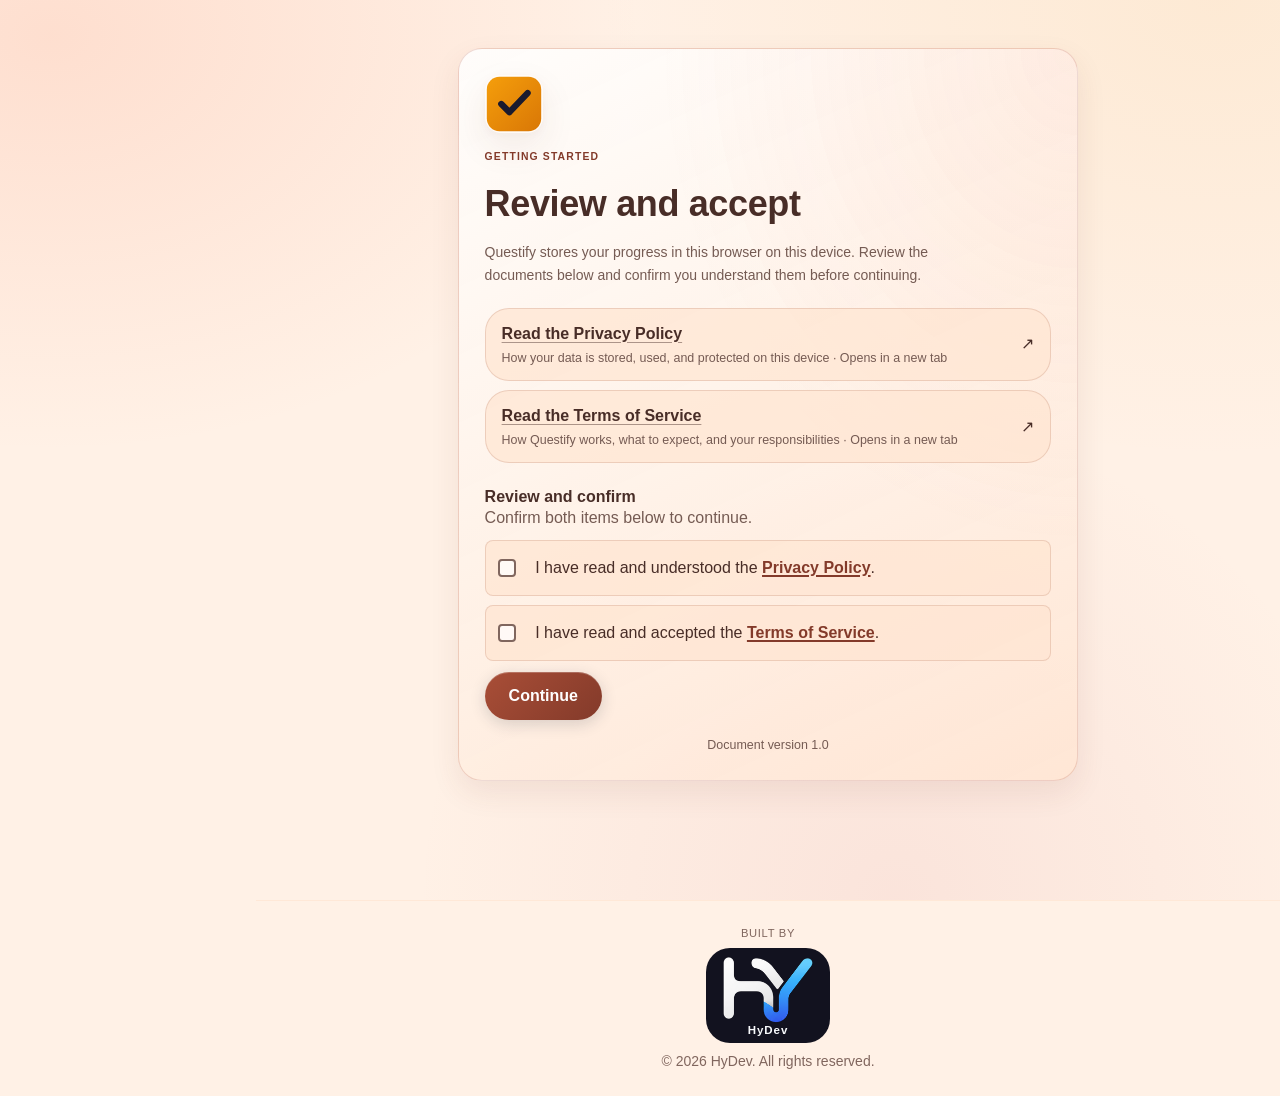
==== commit 6d62373b: "feat: refine habit tracking and branding Improve habit analytics and calendar review, clean up respo" ====
--- a/index.html
+++ b/index.html
@@ -32,6 +32,7 @@
 
   <!-- PWA / Add to Home Screen support -->
   <link rel="manifest" href="manifest.json">
+  <link rel="icon" type="image/x-icon" href="favicon.ico" sizes="32x32 64x64">
   <link rel="icon" type="image/svg+xml" href="logo.svg">
   <link rel="icon" type="image/png" sizes="32x32" href="favicon-32.png">
   <link rel="icon" type="image/png" sizes="64x64" href="favicon.png">
--- a/style.css
+++ b/style.css
@@ -347,6 +347,10 @@
 body.is-lockin-timer-window .app-header,
 body.is-lockin-timer-window .app-nav,
 body.is-lockin-timer-window .app-footer,
+body.is-floating-popup-window #pull-refresh-indicator,
+body.is-floating-popup-window .app-header,
+body.is-floating-popup-window .app-nav,
+body.is-floating-popup-window .app-footer,
 body.is-session-note-window #pull-refresh-indicator,
 body.is-session-note-window .app-header,
 body.is-session-note-window .app-nav,
@@ -355,6 +359,7 @@
 }
 
 body.is-lockin-timer-window .app-main,
+body.is-floating-popup-window .app-main,
 body.is-session-note-window .app-main {
   width: min(100%, 500px);
   max-width: 500px;
@@ -379,6 +384,7 @@
 body.is-lockin-focus-window,
 body.is-sticky-note-window,
 body.is-lockin-timer-window,
+body.is-floating-popup-window,
 body.is-session-note-window {
   width: 100%;
   height: 100dvh;
@@ -390,6 +396,7 @@
 body.is-lockin-focus-window #app,
 body.is-sticky-note-window #app,
 body.is-lockin-timer-window #app,
+body.is-floating-popup-window #app,
 body.is-session-note-window #app {
   display: grid;
   width: 100%;
@@ -402,6 +409,7 @@
 body.is-lockin-focus-window .app-main,
 body.is-sticky-note-window .app-main,
 body.is-lockin-timer-window .app-main,
+body.is-floating-popup-window .app-main,
 body.is-session-note-window .app-main {
   width: 100%;
   min-width: 0;
@@ -3010,6 +3018,53 @@
   margin-bottom: var(--space-lg);
 }
 
+.challenge-timing-fields {
+  display: grid;
+  flex: 1 1 100%;
+  grid-template-columns: repeat(3, minmax(0, 1fr));
+  gap: var(--space-sm);
+  padding: var(--space-md);
+  border: 1px solid var(--color-border-glass);
+  border-radius: var(--radius-md);
+  background: var(--color-surface-alt);
+}
+
+.challenge-timing-field {
+  display: grid;
+  min-width: 0;
+  gap: 0.35rem;
+  color: var(--color-text-muted);
+  font-size: var(--font-size-sm);
+  font-weight: 650;
+}
+
+.challenge-timing-field > span {
+  display: flex;
+  align-items: baseline;
+  gap: 0.35rem;
+}
+
+.challenge-timing-field small,
+.challenge-timing-hint {
+  color: var(--color-text-muted);
+  font-size: 0.76rem;
+  font-weight: 400;
+}
+
+.challenge-timing-field input,
+.challenge-timing-field select {
+  box-sizing: border-box;
+  width: 100%;
+  min-width: 0;
+  min-height: 42px;
+}
+
+.challenge-timing-hint {
+  grid-column: 1 / -1;
+  margin: 0;
+  line-height: 1.4;
+}
+
 .add-challenge-form input {
   flex: 1;
   background: var(--color-surface-alt);
@@ -3039,6 +3094,14 @@
   .add-challenge-form .date-input {
     flex: 1 1 calc(50% - var(--space-sm) / 2);
     min-width: 0;
+  }
+
+  .challenge-timing-fields {
+    grid-template-columns: minmax(0, 1fr);
+  }
+
+  .challenge-timing-hint {
+    grid-column: 1;
   }
 
   .add-challenge-form button {
@@ -4811,15 +4874,6 @@
 }
 
 /* -------------------- */
-/* Habit Calendar: Today's Habits card */
-/* -------------------- */
-.today-habits-card .day-detail-section h4 {
-  font-size: var(--font-size-sm);
-  color: var(--color-text-muted);
-  margin: 0 0 var(--space-sm);
-}
-
-/* -------------------- */
 /* Modern dashboard and focus controls */
 /* -------------------- */
 .app-header {
@@ -4851,26 +4905,30 @@
 
 .dashboard-lockin-cta {
   display: grid;
-  grid-template-columns: auto minmax(0, 1fr) auto;
+  grid-template-columns: auto minmax(0, 1fr);
+  grid-template-rows: auto auto;
   align-items: center;
   gap: clamp(0.9rem, 2.2vw, 1.5rem);
-  min-height: 148px;
+  min-height: 0;
   padding: clamp(1.1rem, 2.5vw, 1.75rem);
-  border-color: rgba(251, 69, 112, 0.32);
+  overflow: hidden;
+  border-color: color-mix(in srgb, #fb4570 34%, var(--color-border-glass));
   background:
-    radial-gradient(ellipse at 0% 50%, rgba(251, 69, 112, 0.15), transparent 58%),
-    linear-gradient(155deg, var(--color-surface), var(--color-surface-alt));
+    radial-gradient(ellipse at 92% 0%, rgba(251, 69, 112, 0.18), transparent 45%),
+    radial-gradient(ellipse at 0% 100%, rgba(22, 163, 190, 0.12), transparent 46%),
+    linear-gradient(145deg, var(--color-surface), var(--color-surface-alt));
+  box-shadow: 0 16px 38px rgba(8, 24, 42, 0.14), inset 0 1px 0 rgba(255, 255, 255, 0.08);
 }
 
 .dashboard-lockin-cta__icon {
   display: grid;
-  width: 64px;
-  height: 64px;
+  width: clamp(54px, 7vw, 68px);
+  height: clamp(54px, 7vw, 68px);
   place-items: center;
-  border: 1px solid rgba(251, 69, 112, 0.25);
-  border-radius: 20px;
-  background: rgba(251, 69, 112, 0.12);
-  font-size: 1.85rem;
+  border: 1px solid color-mix(in srgb, #fb4570 38%, transparent);
+  border-radius: 21px;
+  background: linear-gradient(145deg, rgba(251, 69, 112, 0.2), rgba(251, 69, 112, 0.07));
+  font-size: 1.7rem;
   box-shadow: inset 0 1px 0 rgba(255, 255, 255, 0.12);
 }
 
@@ -4879,12 +4937,20 @@
 }
 
 .dashboard-lockin-cta__copy .dashboard-section__eyebrow {
-  color: #fb7190;
+  display: inline-flex;
+  margin: 0;
+  padding: 0.25rem 0.55rem;
+  color: #ff829b;
+  border: 1px solid rgba(251, 69, 112, 0.2);
+  border-radius: 999px;
+  background: rgba(251, 69, 112, 0.08);
+  font-size: 0.66rem;
 }
 
 .dashboard-lockin-cta__copy h3 {
-  margin: 0.15rem 0 0.3rem;
+  margin: 0.45rem 0 0.35rem;
   font-size: clamp(1.2rem, 2.2vw, 1.6rem);
+  letter-spacing: -0.035em;
 }
 
 .dashboard-lockin-cta__copy p:last-child {
@@ -4894,16 +4960,26 @@
 }
 
 .dashboard-lockin-cta__button {
+  grid-column: 1 / -1;
   display: inline-flex;
   align-items: center;
   justify-content: center;
   gap: 0.75rem;
-  min-width: 188px;
-  min-height: 52px;
+  min-width: 0;
+  min-height: 58px;
   padding-inline: 1.15rem;
-  border: 1px solid rgba(255, 255, 255, 0.2);
-  background: linear-gradient(135deg, #fb4570, #d92752);
-  box-shadow: 0 9px 24px rgba(217, 39, 82, 0.25), inset 0 1px 0 rgba(255, 255, 255, 0.24);
+  border: 1px solid rgba(255, 255, 255, 0.24);
+  border-radius: 14px;
+  background: linear-gradient(110deg, #ff4d7b, #e92e5b 58%, #d92355);
+  box-shadow: 0 10px 24px rgba(217, 39, 82, 0.28), inset 0 1px 0 rgba(255, 255, 255, 0.26);
+  font-size: 1rem;
+  transition: transform 160ms ease, box-shadow 160ms ease, filter 160ms ease;
+}
+
+.dashboard-lockin-cta__button:hover {
+  transform: translateY(-2px);
+  filter: saturate(1.08);
+  box-shadow: 0 14px 28px rgba(217, 39, 82, 0.34), inset 0 1px 0 rgba(255, 255, 255, 0.3);
 }
 
 .dashboard-lockin-cta__button span:last-child {
@@ -5954,72 +6030,10 @@
     color: #6ee7b7;
   }
 
-  .today-habits-card {
-    margin-top: var(--space-lg);
-  }
-
-  .today-habits-card .habit-card-heading h3 {
-    font-size: 1.35rem;
-  }
-
-  .today-habits-card__stats {
-    margin-bottom: var(--space-md);
-  }
-
-  .habit-daily-list {
-    border-top: 1px solid var(--color-border-glass);
-  }
-
-  .habit-daily-row {
-    display: grid;
-    grid-template-columns: 36px minmax(0, 1fr) auto;
-    align-items: center;
-    gap: var(--space-sm);
-    min-height: 56px;
-    border-bottom: 1px solid var(--color-border-glass);
-  }
-
-  .habit-daily-row__title {
-    font-size: 0.9rem;
-    font-weight: 600;
-  }
-
-  .habit-daily-row__identity {
-    display: grid;
-    justify-items: start;
-    gap: 0.2rem;
-    min-width: 0;
-  }
-
   .habit-category-tag {
     margin-top: 0;
     padding: 0.12rem 0.45rem;
     font-size: 0.65rem;
-  }
-
-  .habit-daily-row.is-complete .habit-daily-row__title {
-    color: var(--color-text-muted);
-  }
-
-  .habit-daily-row__xp {
-    color: var(--color-text-muted);
-    font-size: 0.72rem;
-    white-space: nowrap;
-  }
-
-  .habit-daily-row.is-complete .habit-daily-row__xp {
-    color: #059669;
-    font-weight: 700;
-  }
-
-  .habit-calendar-challenges {
-    margin-top: var(--space-lg);
-    padding-top: var(--space-md);
-    border-top: 1px solid var(--color-border-glass);
-  }
-
-  .habit-calendar-challenges .habit-card-heading {
-    margin-bottom: 0;
   }
 
   .habit-calendar-challenges .habit-card-heading h4 {
@@ -7525,6 +7539,21 @@
   line-height: 1;
 }
 
+.calendar-month-view .calendar-day__completion {
+  color: var(--color-primary-light);
+  font-size: clamp(0.82rem, 1.2vw, 1rem);
+  font-weight: 850;
+  letter-spacing: -0.035em;
+  font-variant-numeric: tabular-nums;
+}
+
+.calendar-month-view .calendar-day__summary {
+  color: var(--color-text-muted);
+  font-size: clamp(0.55rem, 0.75vw, 0.68rem);
+  font-variant-numeric: tabular-nums;
+  line-height: 1.2;
+}
+
 .calendar-day > i {
   width: 4px;
   height: 4px;
@@ -7603,6 +7632,10 @@
   display: grid;
   grid-template-columns: repeat(4, minmax(0, 1fr));
   gap: 0.65rem;
+}
+
+.calendar-day-details__stats--3 {
+  grid-template-columns: repeat(3, minmax(0, 1fr));
 }
 
 .calendar-day-details__stats > div {
@@ -7619,44 +7652,9 @@
   font-size: 1.2rem;
 }
 
-.calendar-day-details__stats span,
-.calendar-streak-strip small {
+.calendar-day-details__stats span {
   color: var(--color-text-muted);
   font-size: 0.76rem;
-}
-
-.calendar-streak-strip {
-  display: flex;
-  align-items: center;
-  gap: 0.4rem;
-}
-
-.calendar-streak-strip > span {
-  display: grid;
-  place-items: center;
-  width: 28px;
-  height: 28px;
-  color: var(--color-text-muted);
-  background: var(--color-surface-alt);
-  border: 1px solid var(--color-border-glass);
-  border-radius: 50%;
-  font-size: 0.7rem;
-}
-
-.calendar-streak-strip > span.is-complete {
-  color: #fff;
-  background: #16835d;
-  border-color: transparent;
-}
-
-.calendar-streak-strip > span.is-missed {
-  color: #fff;
-  background: #a44f4f;
-  border-color: transparent;
-}
-
-.calendar-streak-strip small {
-  margin-left: 0.35rem;
 }
 
 .calendar-day-details__habits,
@@ -7728,8 +7726,7 @@
   font-size: 0.85rem;
 }
 
-.habit-progress-track,
-.habit-analytics-chart__track {
+.habit-progress-track {
   overflow: hidden;
   background: var(--color-surface-alt);
   border-radius: 999px;
@@ -7748,53 +7745,259 @@
   transition: width 180ms ease;
 }
 
-.habit-analytics-chart {
+.habit-performance-days {
   display: grid;
-  grid-template-columns: repeat(auto-fit, minmax(38px, 1fr));
-  align-items: end;
-  gap: 0.5rem;
-  min-height: 190px;
-  padding: 0.75rem 0 0;
-}
-
-.habit-analytics-chart__column {
+  grid-template-columns: repeat(7, minmax(0, 1fr));
+  gap: clamp(0.3rem, 1vw, 0.65rem);
+}
+
+.habit-performance-days.is-day {
+  grid-template-columns: minmax(0, 380px);
+}
+
+.habit-performance-day {
   display: grid;
-  grid-template-rows: auto 1fr auto;
-  justify-items: center;
-  gap: 0.4rem;
-  height: 180px;
   min-width: 0;
-}
-
-.habit-analytics-chart__value {
+  min-height: 106px;
+  align-content: start;
+  justify-items: start;
+  gap: 0.25rem;
+  padding: 0.65rem;
+  border: 1px solid var(--color-border-glass);
+  border-radius: 13px;
+  background: color-mix(in srgb, var(--color-primary) 7%, var(--color-surface-alt));
+  transition: transform 160ms ease, border-color 160ms ease, background-color 160ms ease;
+}
+
+.habit-performance-day.is-today {
+  border-color: color-mix(in srgb, var(--color-primary-light) 70%, var(--color-border-glass));
+  box-shadow: inset 0 0 0 1px color-mix(in srgb, var(--color-primary-light) 24%, transparent);
+}
+
+.habit-performance-day.is-future,
+.habit-performance-day.is-no-data {
+  background: var(--color-surface-alt);
+}
+
+.habit-performance-day.is-future {
+  opacity: 0.62;
+}
+
+.habit-performance-day__weekday,
+.habit-performance-day__count {
+  color: var(--color-text-muted);
+  font-size: 0.67rem;
+  line-height: 1.15;
+}
+
+.habit-performance-day__date {
+  font-size: 0.8rem;
+  font-weight: 700;
+  line-height: 1;
+}
+
+.habit-performance-day__percent {
+  color: var(--color-primary-light);
+  font-size: 1rem;
+  font-weight: 850;
+  font-variant-numeric: tabular-nums;
+  line-height: 1.1;
+}
+
+.habit-performance-day.is-no-data .habit-performance-day__percent {
+  color: var(--color-text-muted);
+}
+
+.habit-performance-day__track {
+  display: block;
+  width: 100%;
+  height: 5px;
+  margin-top: 0.15rem;
+  overflow: hidden;
+  border-radius: 99px;
+  background: color-mix(in srgb, var(--color-text-muted) 16%, transparent);
+}
+
+.habit-performance-day__track > span {
+  display: block;
+  height: 100%;
+  min-width: 0;
+  border-radius: inherit;
+  background: var(--color-primary);
+  transition: width 180ms ease;
+}
+
+.habit-performance-days.is-month {
+  gap: clamp(0.22rem, 0.55vw, 0.4rem);
+}
+
+.habit-performance-days.is-month .habit-performance-day {
+  min-height: 82px;
+  gap: 0.16rem;
+  padding: 0.38rem;
+  border-radius: 10px;
+}
+
+.habit-performance-days.is-month .habit-performance-day__weekday {
+  font-size: 0.58rem;
+  text-transform: uppercase;
+}
+
+.habit-performance-days.is-month .habit-performance-day__date {
+  font-size: 0.72rem;
+}
+
+.habit-performance-days.is-month .habit-performance-day__percent {
+  font-size: 0.72rem;
+}
+
+.habit-performance-days.is-month .habit-performance-day__track {
+  height: 4px;
+  margin-top: 0.08rem;
+}
+
+.habit-performance-day__spacer {
+  min-width: 0;
+}
+
+.habit-analytics-summary__metric {
+  display: flex;
+  align-items: baseline;
+  flex-wrap: wrap;
+  gap: 0.45rem 0.7rem;
+}
+
+.habit-analytics-summary__metric strong {
+  font-size: clamp(1.7rem, 3vw, 2.2rem);
+  letter-spacing: -0.045em;
+}
+
+.habit-analytics-summary__metric span,
+.habit-analytics-summary > p {
+  color: var(--color-text-muted);
+  font-size: 0.84rem;
+}
+
+.habit-analytics-summary > p {
+  margin: 0.45rem 0 0;
+}
+
+.habit-analytics-summary .habit-progress-track {
+  width: min(100%, 560px);
+}
+
+.add-habit-form__inputs {
+  display: grid;
+  grid-template-columns: repeat(2, minmax(0, 1fr));
+  gap: 0.65rem;
+}
+
+.add-habit-form__inputs input {
+  width: 100%;
+  min-width: 0;
+}
+
+.habit-choice-field {
+  min-width: 0;
+  margin: 0;
+  padding: 0;
+  border: 0;
+}
+
+.habit-choice-field legend {
+  margin-bottom: 0.45rem;
+  color: var(--color-text-muted);
+  font-size: 0.76rem;
+  font-weight: 750;
+}
+
+.habit-choice-grid {
+  display: grid;
+  gap: 0.45rem;
+}
+
+.habit-choice-grid--difficulty {
+  grid-template-columns: repeat(3, minmax(0, 1fr));
+}
+
+.habit-choice-grid--category {
+  grid-template-columns: repeat(5, minmax(0, 1fr));
+}
+
+.habit-choice {
+  position: relative;
+  display: flex;
+  min-width: 0;
+  min-height: 46px;
+  align-items: center;
+  gap: 0.45rem;
+  padding: 0.5rem 0.65rem;
+  color: var(--color-text);
+  border: 1px solid var(--color-border-glass);
+  border-radius: 11px;
+  background: var(--color-surface-alt);
+  cursor: pointer;
+  transition: border-color 150ms ease, background-color 150ms ease, transform 150ms ease;
+}
+
+.habit-choice:hover {
+  transform: translateY(-1px);
+  border-color: color-mix(in srgb, var(--color-primary) 45%, var(--color-border-glass));
+}
+
+.habit-choice:has(input:checked) {
+  border-color: color-mix(in srgb, var(--color-primary) 75%, var(--color-border-glass));
+  background: color-mix(in srgb, var(--color-primary) 13%, var(--color-surface-alt));
+  box-shadow: inset 0 0 0 1px color-mix(in srgb, var(--color-primary) 17%, transparent);
+}
+
+.habit-choice:focus-within {
+  outline: 2px solid var(--color-primary-light);
+  outline-offset: 2px;
+}
+
+.habit-choice input {
+  position: absolute;
+  width: 1px;
+  height: 1px;
+  overflow: hidden;
+  clip: rect(0, 0, 0, 0);
+  white-space: nowrap;
+  clip-path: inset(50%);
+}
+
+.habit-choice__name {
+  overflow: hidden;
+  font-size: 0.78rem;
+  font-weight: 700;
+  text-overflow: ellipsis;
+  white-space: nowrap;
+}
+
+.habit-choice__detail {
+  margin-left: auto;
   color: var(--color-text-muted);
   font-size: 0.68rem;
   font-variant-numeric: tabular-nums;
-}
-
-.habit-analytics-chart__track {
-  display: flex;
-  align-items: end;
-  width: min(100%, 26px);
-  height: 100%;
-  border-radius: 6px;
-}
-
-.habit-analytics-chart__track > span {
-  width: 100%;
-  min-height: 2px;
-  background: var(--color-primary);
-  border-radius: 6px;
-  transition: height 200ms ease;
-}
-
-.habit-analytics-chart__label {
-  max-width: 100%;
-  overflow: hidden;
-  color: var(--color-text-muted);
-  font-size: 0.68rem;
-  text-overflow: ellipsis;
   white-space: nowrap;
+}
+
+.habit-choice__icon {
+  flex: 0 0 auto;
+  font-size: 0.9rem;
+}
+
+.habit-choice--category {
+  justify-content: center;
+  padding-inline: 0.35rem;
+}
+
+.habit-choice--category .habit-choice__name {
+  font-size: 0.7rem;
+}
+
+.habit-edit-form .habit-choice-field {
+  grid-column: 1 / -1;
 }
 
 .habit-analytics-lists {
@@ -7826,13 +8029,13 @@
 
 .add-habit-form {
   display: grid;
-  grid-template-columns: minmax(0, 1.1fr) minmax(0, 1fr) minmax(130px, 0.75fr) minmax(130px, 0.8fr) auto;
-  align-items: end;
-  gap: 0.65rem;
+  grid-template-columns: minmax(0, 1fr);
+  align-items: stretch;
+  gap: 1rem;
+  margin-bottom: var(--space-sm);
 }
 
 .add-habit-form input,
-.add-habit-form select,
 .habit-edit-form input,
 .habit-edit-form select {
   width: 100%;
@@ -7893,6 +8096,13 @@
   font-size: 0.78rem;
 }
 
+.habit-edit-form .habit-choice {
+  display: flex;
+  gap: 0.45rem;
+  color: var(--color-text);
+  font-size: inherit;
+}
+
 .habit-edit-form .error-text {
   grid-column: 1 / -1;
 }
@@ -8078,8 +8288,33 @@
     padding-inline: 0.4rem;
   }
 
-  .add-habit-form {
+  .add-habit-form__inputs {
     grid-template-columns: minmax(0, 1fr);
+  }
+
+  .habit-choice-grid--category {
+    grid-template-columns: repeat(3, minmax(0, 1fr));
+  }
+
+  .habit-choice--category {
+    justify-content: flex-start;
+    padding-inline: 0.55rem;
+  }
+
+  .habit-performance-days.is-day {
+    grid-template-columns: minmax(0, 1fr);
+  }
+
+  .habit-performance-day {
+    min-height: 94px;
+  }
+
+  .calendar-day-details__controls {
+    flex-wrap: wrap;
+  }
+
+  .calendar-day-details__stats.calendar-day-details__stats--3 {
+    grid-template-columns: repeat(2, minmax(0, 1fr));
   }
 
   .habit-manager-row {
@@ -8100,21 +8335,61 @@
 }
 
 @media (max-width: 420px) {
+  .habit-performance-days {
+    gap: 0.22rem;
+  }
+
+  .habit-performance-days.is-month .habit-performance-day {
+    min-height: 68px;
+    padding: 0.28rem;
+  }
+
+  .habit-performance-days.is-month .habit-performance-day__weekday {
+    font-size: 0.5rem;
+  }
+
+  .habit-performance-days.is-month .habit-performance-day__date {
+    font-size: 0.66rem;
+  }
+
+  .habit-performance-days.is-month .habit-performance-day__percent {
+    font-size: 0.62rem;
+  }
+
+  .habit-choice-grid--difficulty {
+    gap: 0.3rem;
+  }
+
+  .habit-choice--difficulty {
+    align-items: flex-start;
+    flex-direction: column;
+    gap: 0.15rem;
+    padding: 0.45rem;
+  }
+
+  .habit-choice--difficulty .habit-choice__detail {
+    margin-left: 0;
+  }
+
+  .habit-edit-form .habit-choice-grid--category {
+    grid-template-columns: repeat(auto-fit, minmax(105px, 1fr));
+  }
+
+  .habit-edit-form > button {
+    grid-column: 1 / -1;
+    justify-self: start;
+  }
+
+  .habit-analytics-lists {
+    grid-template-columns: minmax(0, 1fr);
+  }
+
   .calendar-day-details__stats {
     gap: 0.45rem;
   }
 
   .calendar-day-details__stats > div {
     padding: 0.65rem;
-  }
-
-  .calendar-streak-strip {
-    gap: 0.25rem;
-  }
-
-  .calendar-streak-strip > span {
-    width: 24px;
-    height: 24px;
   }
 
   .habit-overview-card {
@@ -8917,22 +9192,19 @@
   font-weight: 750;
 }
 
-.calendar-month-view .calendar-day__summary,
-.calendar-month-view .calendar-day__challenges,
-.calendar-month-view .calendar-day__xp {
+.calendar-month-view .calendar-day__completion {
+  color: var(--color-primary-light);
+  font-size: clamp(0.82rem, 1.2vw, 1rem);
+  font-weight: 850;
+  letter-spacing: -0.035em;
+  font-variant-numeric: tabular-nums;
+}
+
+.calendar-month-view .calendar-day__summary {
   color: var(--color-text-muted);
   font-size: clamp(0.58rem, 0.8vw, 0.72rem);
   font-variant-numeric: tabular-nums;
   line-height: 1.2;
-}
-
-.calendar-month-view .calendar-day__challenges {
-  color: var(--color-text);
-}
-
-.calendar-month-view .calendar-day__xp {
-  color: var(--color-primary-light);
-  font-weight: 700;
 }
 
 .calendar-month-view .calendar-day > i {
@@ -9164,9 +9436,11 @@
     font-size: 0.82rem;
   }
 
-  .calendar-month-view .calendar-day__summary,
-  .calendar-month-view .calendar-day__challenges,
-  .calendar-month-view .calendar-day__xp {
+  .calendar-month-view .calendar-day__completion {
+    font-size: 0.72rem;
+  }
+
+  .calendar-month-view .calendar-day__summary {
     font-size: 0.56rem;
   }
 
@@ -9213,12 +9487,12 @@
     padding: 0.28rem;
   }
 
-  .calendar-month-view .calendar-day__xp {
-    font-size: 0.5rem;
-  }
-
   .calendar-day-details__header {
     flex-direction: column;
+  }
+
+  .calendar-day-details__stats.calendar-day-details__stats--3 {
+    grid-template-columns: repeat(2, minmax(0, 1fr));
   }
 
   .calendar-day-habit {
@@ -10838,11 +11112,12 @@
   width: 100%;
   height: 100%;
   min-height: 0;
-  grid-template-rows: auto minmax(0, 1fr);
+  grid-template-rows: repeat(var(--pip-item-count, 1), minmax(220px, 1fr));
   align-content: stretch;
   gap: clamp(4px, 1dvh, 8px);
   padding: clamp(5px, 1.4dvh, 10px);
-  overflow: auto;
+  overflow-x: hidden;
+  overflow-y: auto;
 }
 
 body.has-pinned-timer:not(.has-pinned-note) .questify-pip-layout {
@@ -10851,7 +11126,11 @@
 }
 
 body.has-pinned-note:not(.has-pinned-timer) .questify-pip-layout {
-  grid-template-rows: minmax(0, 1fr);
+  grid-template-rows: repeat(var(--pip-note-count, 1), minmax(220px, 1fr));
+}
+
+body.has-pinned-timer.has-pinned-note .questify-pip-layout {
+  grid-template-rows: auto repeat(var(--pip-note-count, 1), minmax(220px, 1fr));
 }
 
 .questify-pip-layout .lockin-pip,
@@ -10863,7 +11142,7 @@
 
 .questify-pip-layout .note-pip {
   height: 100%;
-  grid-template-rows: auto minmax(0, 1fr) auto;
+  grid-template-rows: auto minmax(90px, 1fr) auto auto;
   gap: clamp(3px, 0.8dvh, 6px);
   overflow: hidden;
   border: 1px solid color-mix(in srgb, var(--lockin-note-ink, #302817) 16%, transparent);
@@ -10872,6 +11151,8 @@
 }
 
 .questify-pip-layout .note-pip textarea {
+  box-sizing: border-box;
+  width: 100%;
   height: 100%;
   min-height: 0;
   resize: none;
@@ -10879,6 +11160,168 @@
 
 .questify-pip-layout .note-pip input {
   min-width: 0;
+}
+
+body.is-floating-popup-window #app {
+  grid-template-rows: minmax(0, 1fr);
+}
+
+body.is-floating-popup-window .app-main {
+  max-width: 540px;
+  padding: clamp(8px, 2vw, 14px);
+  overflow: auto;
+}
+
+.floating-tool-popup {
+  display: grid;
+  min-height: 100%;
+  align-content: start;
+  gap: 10px;
+}
+
+.floating-tool-popup__header,
+.floating-tool-card__heading,
+.floating-tool-popup__actions,
+.floating-tool-card__actions {
+  display: flex;
+  align-items: center;
+  justify-content: space-between;
+  gap: 8px;
+}
+
+.floating-tool-popup__header h1,
+.floating-tool-card__heading h2 {
+  margin: 0;
+  font-size: clamp(1rem, 3.2vw, 1.25rem);
+}
+
+.floating-tool-popup__header .eyebrow,
+.floating-tool-card__heading .eyebrow {
+  margin: 0 0 3px;
+  font-size: 0.62rem;
+}
+
+.floating-tool-popup__actions {
+  flex-shrink: 0;
+}
+
+.floating-tool-popup__status,
+.floating-tool-updated {
+  margin: 0;
+  font-size: 0.76rem;
+}
+
+.floating-tool-popup__items {
+  display: grid;
+  align-content: start;
+  gap: 9px;
+}
+
+.floating-tool-card {
+  display: grid;
+  min-width: 0;
+  gap: 8px;
+  padding: 11px;
+  border: 1px solid var(--color-border);
+  border-radius: var(--radius-md);
+  background: color-mix(in srgb, var(--color-surface) 92%, transparent);
+  box-shadow: var(--shadow-card);
+}
+
+.floating-tool-card--timer {
+  text-align: center;
+}
+
+.floating-tool-card--timer .floating-tool-card__heading {
+  text-align: left;
+}
+
+.floating-tool-timer {
+  font-size: clamp(1.7rem, 10vw, 2.8rem);
+  font-weight: 800;
+  font-variant-numeric: tabular-nums;
+  letter-spacing: -0.04em;
+}
+
+.floating-tool-card--timer .lockin-status {
+  margin: 0;
+  font-size: 0.8rem;
+}
+
+.floating-tool-track {
+  height: 4px;
+  overflow: hidden;
+  border-radius: 999px;
+  background: color-mix(in srgb, var(--color-text) 14%, transparent);
+}
+
+.floating-tool-track span {
+  display: block;
+  width: 0;
+  height: 100%;
+  border-radius: inherit;
+  background: var(--color-primary);
+}
+
+.floating-tool-card__actions {
+  justify-content: center;
+}
+
+.floating-tool-card--note {
+  color: var(--lockin-note-ink, #302817);
+  border-color: color-mix(in srgb, var(--lockin-note-ink, #302817) 18%, transparent);
+  background: var(--lockin-note-color, #fff1a8);
+}
+
+.floating-tool-card--note input,
+.floating-tool-card--note textarea {
+  width: 100%;
+  min-width: 0;
+  color: inherit;
+  border: 1px solid color-mix(in srgb, var(--lockin-note-ink, #302817) 22%, transparent);
+  border-radius: 8px;
+  background: color-mix(in srgb, var(--lockin-note-color, #fff1a8) 88%, white);
+}
+
+.floating-tool-card--note input {
+  padding: 6px 8px;
+  font-weight: 700;
+}
+
+.floating-tool-card--note textarea {
+  min-height: 94px;
+  padding: 8px;
+  resize: vertical;
+}
+
+.floating-tool-colors {
+  display: flex;
+  flex-wrap: wrap;
+  gap: 7px;
+}
+
+.floating-tool-popup--pip {
+  height: 100dvh;
+  min-height: 0;
+  padding: 8px;
+  overflow: auto;
+}
+
+.floating-tool-popup--pip .floating-tool-popup__header h1 {
+  font-size: 0.95rem;
+}
+
+.floating-tool-popup--pip .floating-tool-popup__status,
+.floating-tool-popup--pip .floating-tool-popup__header .eyebrow {
+  display: none;
+}
+
+.floating-tool-popup__missing {
+  display: grid;
+  min-height: 100%;
+  align-content: center;
+  justify-items: center;
+  text-align: center;
 }
 
 @media (max-height: 560px) {
